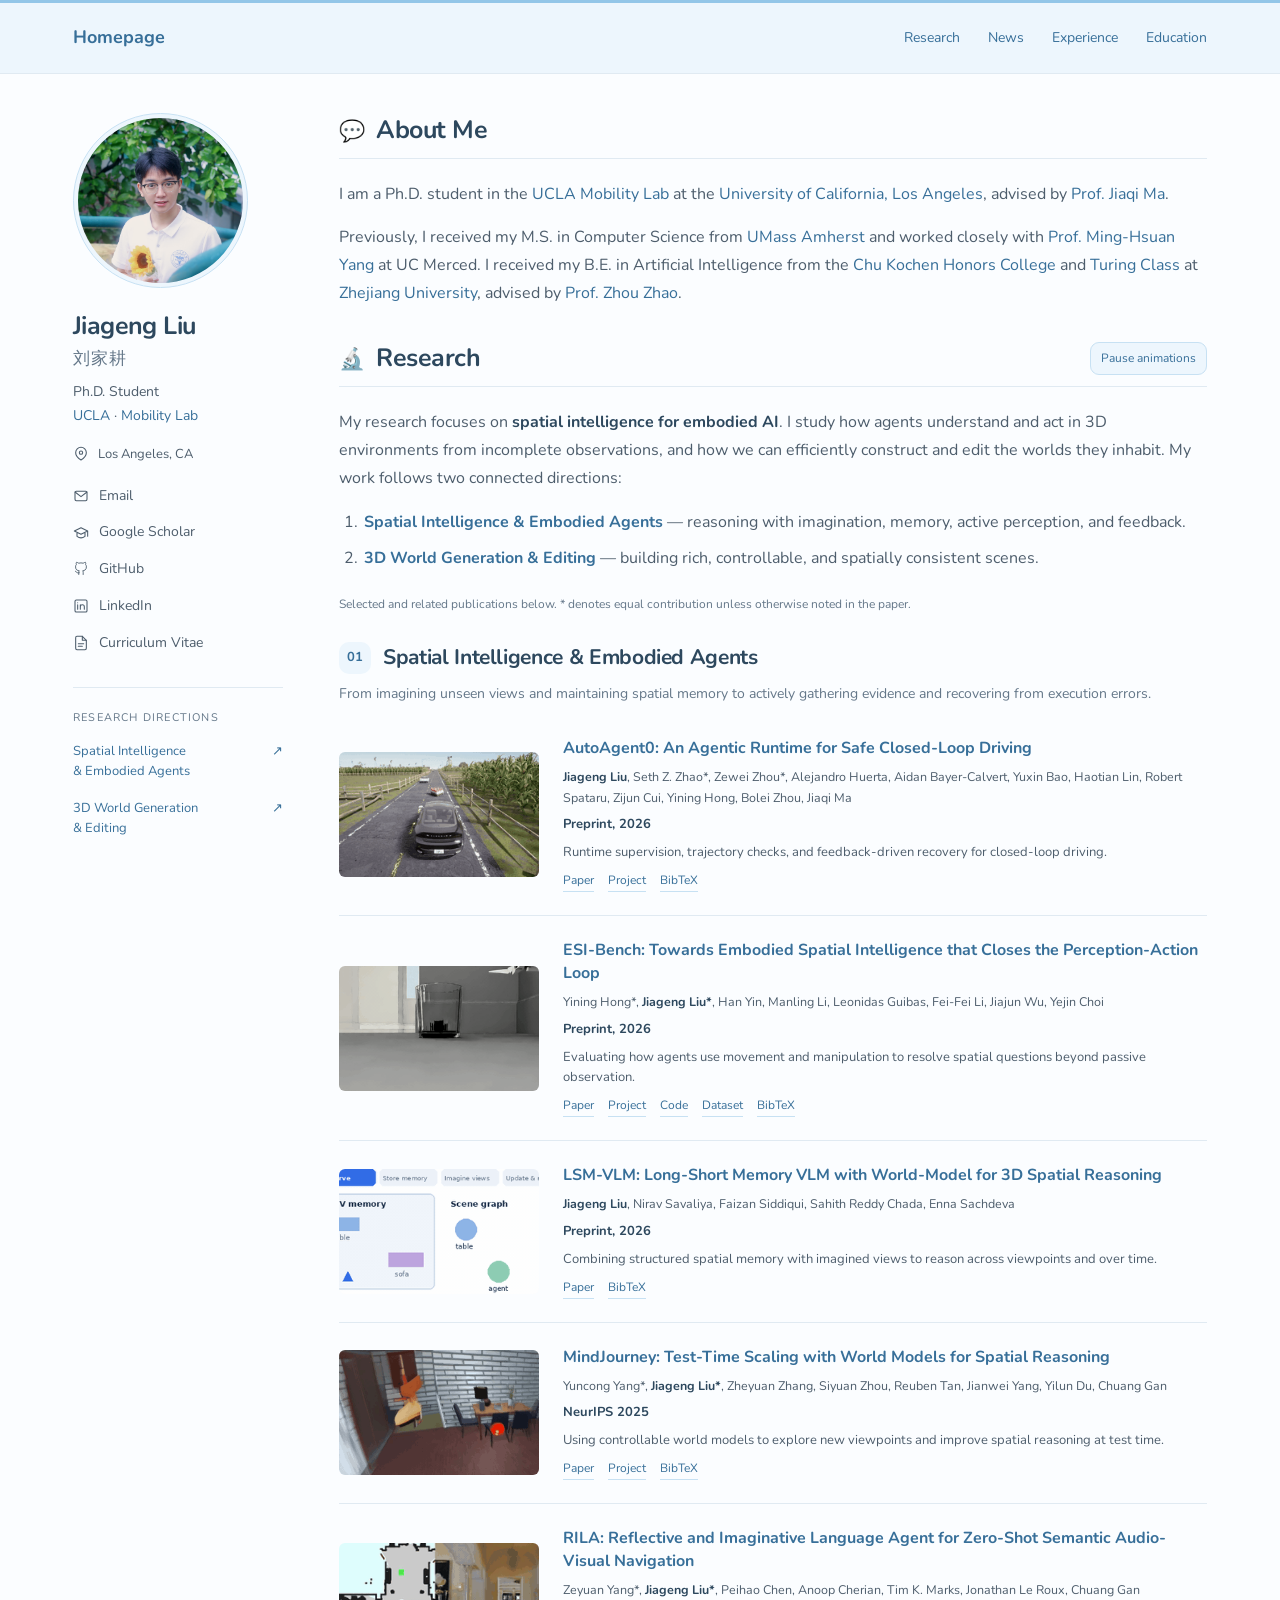
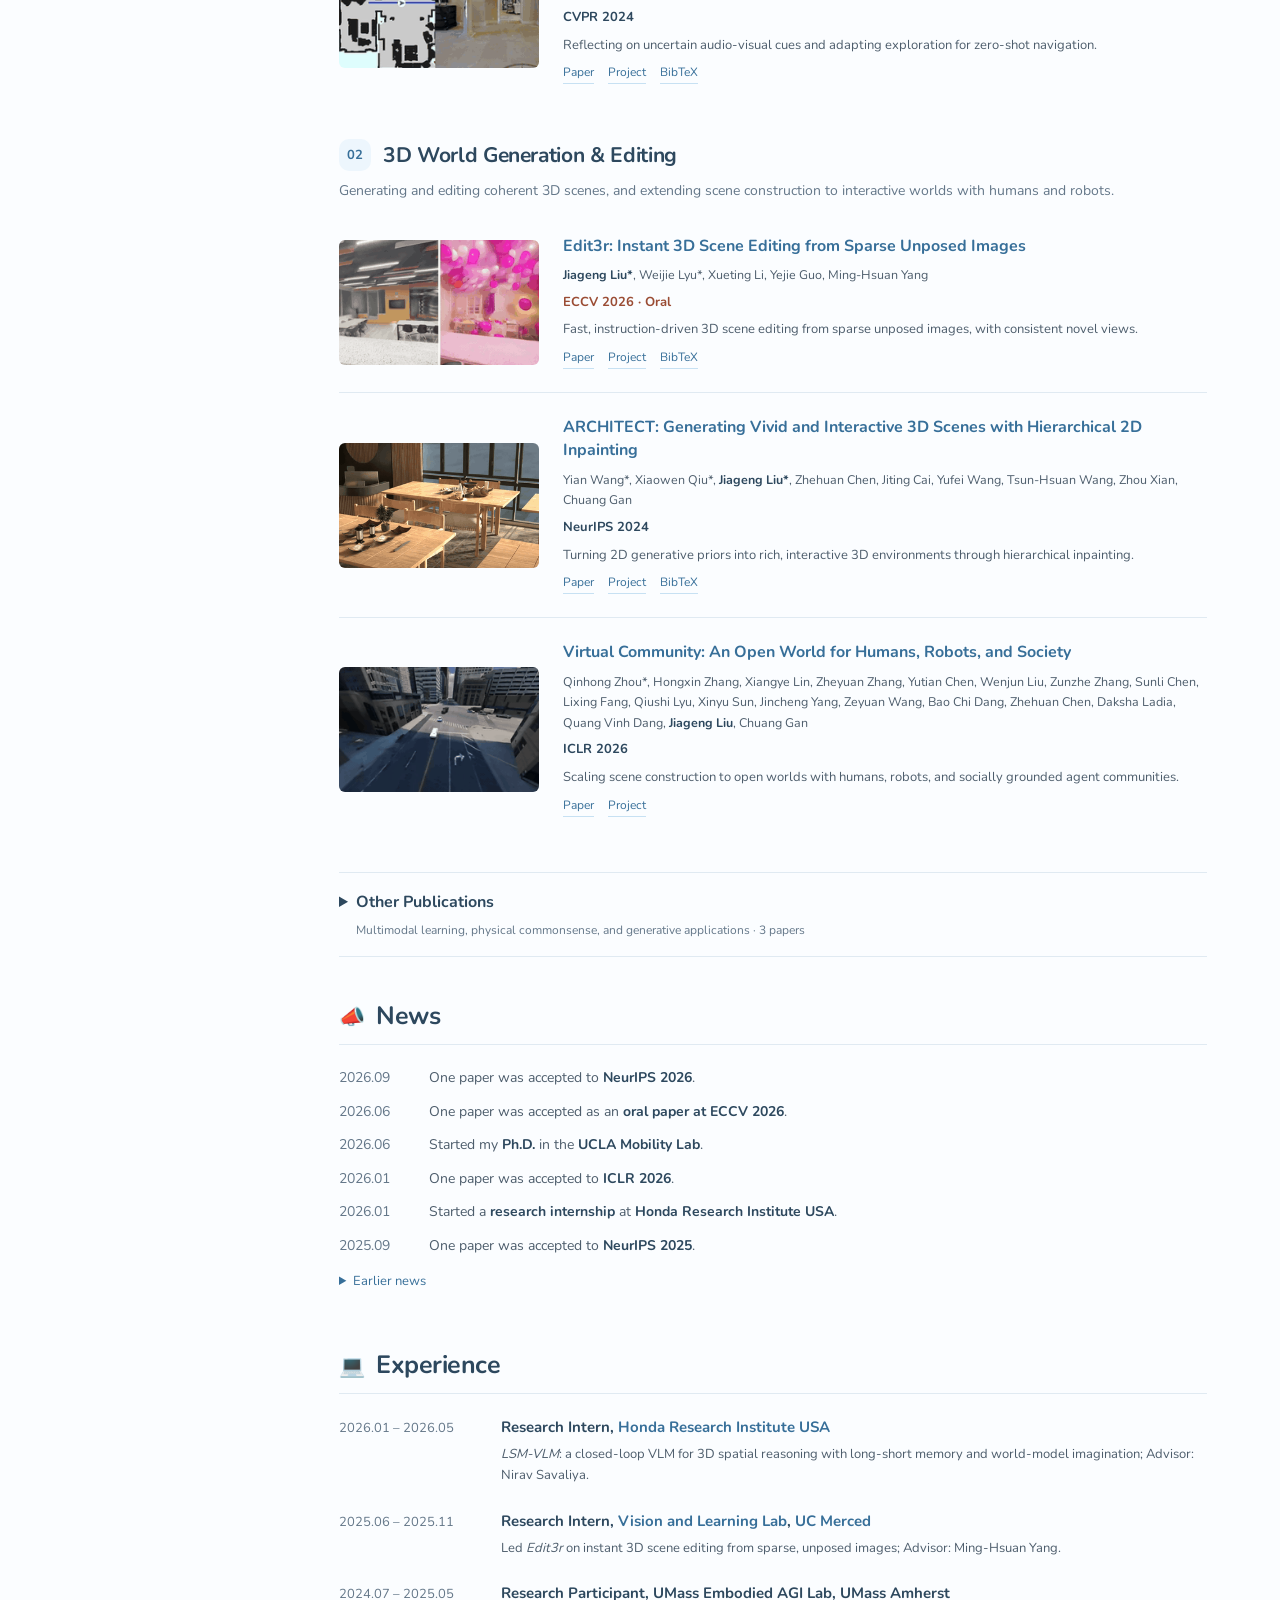
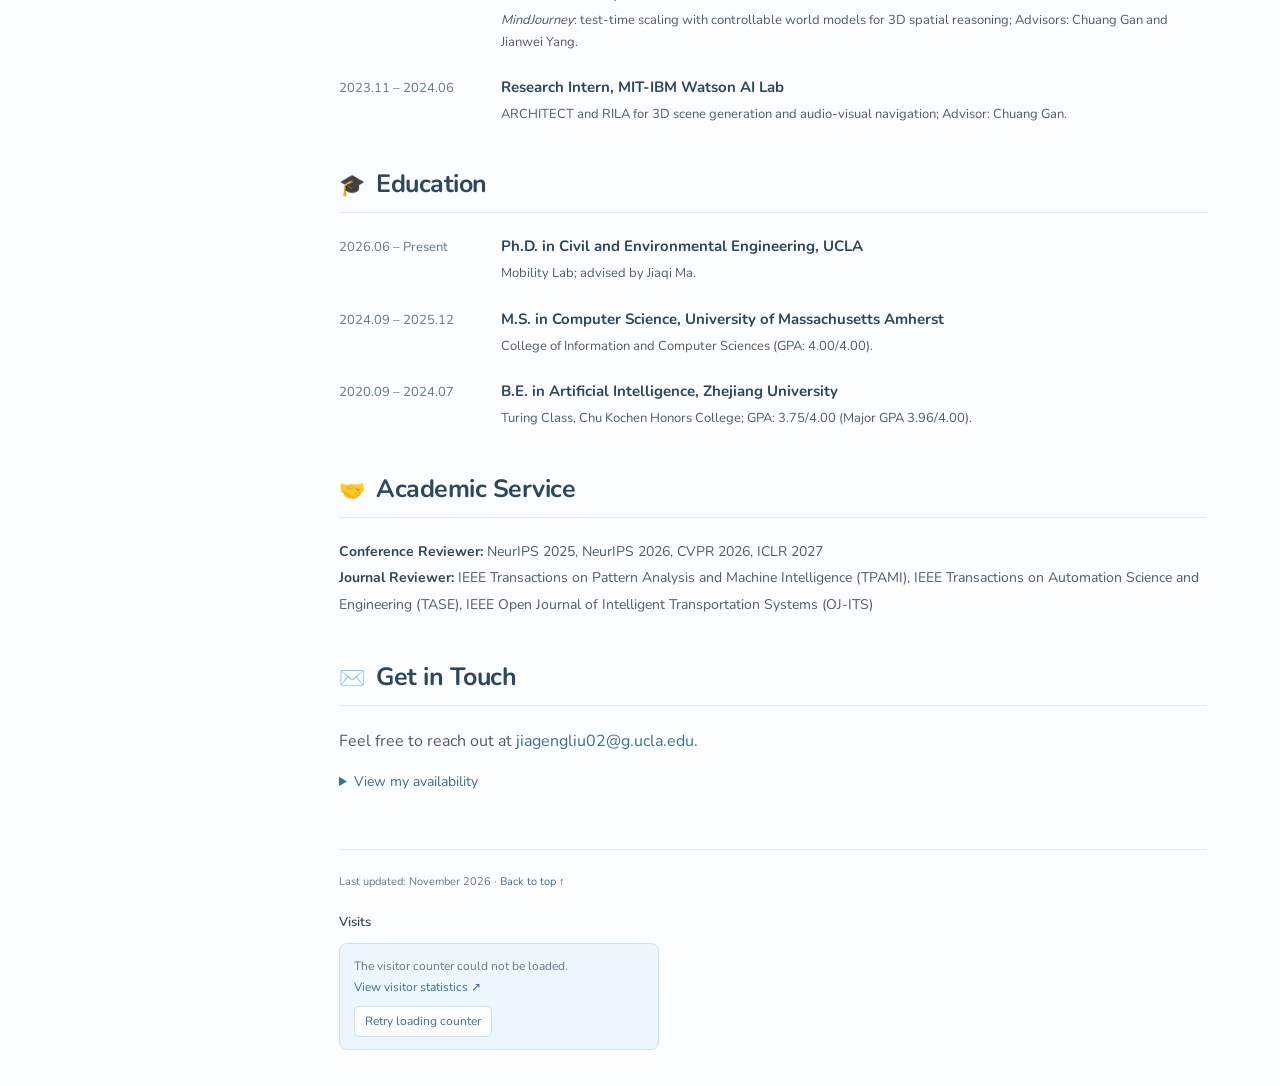
==== index.html @ 94c67a13 "Align homepage with CV: experience entries, degree, PhD start date Co-Authored-By: Claude Fable 5.2 " ====
<!doctype html>
<html lang="en">
<head>
  <meta charset="utf-8">
  <meta name="viewport" content="width=device-width, initial-scale=1">
  <meta name="author" content="Jiageng Liu">
  <meta name="description" content="Jiageng Liu is a Ph.D. student at UCLA studying spatial intelligence, embodied agents, and 3D world generation and editing.">
  <meta name="theme-color" content="#93c6e8">
  <title>Jiageng Liu | Spatial Intelligence &amp; Embodied AI</title>
  <link rel="icon" href="img/ucla-favicon.ico" type="image/x-icon">
  <link rel="preload" href="fonts/nunito-latin-variable.woff2" as="font" type="font/woff2" crossorigin>
  <link rel="stylesheet" href="stylesheet.css?v=73b7ca2d9050">
</head>
<body>
<a class="skip-link" href="#main">Skip to content</a>
<header class="masthead">
  <nav class="top-nav" aria-label="Main navigation">
    <a class="home-link" href="#about">Homepage</a>
    <div class="nav-links"><a href="#research">Research</a><a href="#news">News</a><a href="#experience">Experience</a><a href="#education">Education</a></div>
  </nav>
</header>
<div class="site-layout">
  <aside class="sidebar" aria-label="Profile">
    <a class="portrait-link" href="img/half-body.jpg"><img class="portrait" src="img/half-body.jpg" width="175" height="175" alt="Jiageng Liu at his Zhejiang University graduation"></a>
    <div class="profile-info">
      <h1>Jiageng Liu <span lang="zh">刘家耕</span></h1>
      <p class="role">Ph.D. Student<br><a href="https://www.ucla.edu/">UCLA</a> · <a href="https://mobility-lab.seas.ucla.edu/">Mobility Lab</a></p>
      <p class="location"><svg width="16" height="16" viewBox="0 0 24 24" fill="none" stroke="currentColor" stroke-width="1.6" stroke-linecap="round" stroke-linejoin="round" aria-hidden="true"><path d="M20 10c0 6-8 11-8 11S4 16 4 10a8 8 0 1 1 16 0Z"/><circle cx="12" cy="10" r="2.5"/></svg> Los Angeles, CA</p>
      <ul class="profile-links">
        <li><a href="mailto:jiagengliu02@g.ucla.edu"><svg width="16" height="16" viewBox="0 0 24 24" fill="none" stroke="currentColor" stroke-width="1.6" stroke-linecap="round" stroke-linejoin="round" aria-hidden="true"><rect x="3" y="5" width="18" height="14" rx="2"/><path d="m3 6 9 7 9-7"/></svg><span>Email</span></a></li>
        <li><a href="https://scholar.google.com/citations?hl=en&amp;user=h9oPTX8AAAAJ"><svg width="16" height="16" viewBox="0 0 24 24" fill="none" stroke="currentColor" stroke-width="1.6" stroke-linecap="round" stroke-linejoin="round" aria-hidden="true"><path d="m2 9 10-5 10 5-10 5-10-5Zm4 2v6c4 3 8 3 12 0v-6M22 9v8"/></svg><span>Google Scholar</span></a></li>
        <li><a href="https://github.com/jiagengliu02"><svg width="16" height="16" viewBox="0 0 24 24" fill="none" stroke="currentColor" stroke-width="1.6" stroke-linecap="round" stroke-linejoin="round" aria-hidden="true"><path d="M9 19c-5 1.5-5-2.5-7-3m14 6v-4a3.5 3.5 0 0 0-1-2.7c3.3-.4 6.8-1.6 6.8-7A5.5 5.5 0 0 0 20.3 4a5 5 0 0 0-.1-4s-1.2-.4-4.2 1.6a14 14 0 0 0-8 0C5-.4 3.8 0 3.8 0a5 5 0 0 0-.1 4A5.5 5.5 0 0 0 2.2 8.3c0 5.4 3.5 6.6 6.8 7A3.5 3.5 0 0 0 8 18v4" transform="translate(2 2) scale(.83)"/></svg><span>GitHub</span></a></li>
        <li><a href="https://www.linkedin.com/in/jiageng-liu-07a7b1326"><svg width="16" height="16" viewBox="0 0 24 24" fill="none" stroke="currentColor" stroke-width="1.6" stroke-linecap="round" stroke-linejoin="round" aria-hidden="true"><rect x="3" y="3" width="18" height="18" rx="2"/><path d="M7 10v7M7 7v.1M11 17v-7m0 3a3 3 0 0 1 6 0v4"/></svg><span>LinkedIn</span></a></li>
        <li><a href="files/cv_2025.12.15.pdf"><svg width="16" height="16" viewBox="0 0 24 24" fill="none" stroke="currentColor" stroke-width="1.6" stroke-linecap="round" stroke-linejoin="round" aria-hidden="true"><path d="M14 2H6a2 2 0 0 0-2 2v16a2 2 0 0 0 2 2h12a2 2 0 0 0 2-2V8Z"/><path d="M14 2v6h6M8 13h8M8 17h6"/></svg><span>Curriculum Vitae</span></a></li>
      </ul>
      <nav class="research-nav" aria-label="Research directions">
        <p>Research directions</p>
        <a href="#spatial-intelligence">Spatial Intelligence<br>&amp; Embodied Agents <span aria-hidden="true">↗</span></a>
        <a href="#world-generation">3D World Generation<br>&amp; Editing <span aria-hidden="true">↗</span></a>
      </nav>
    </div>
  </aside>
  <main id="main">
    <section id="about" aria-labelledby="about-heading">
      <h2 id="about-heading"><span aria-hidden="true">💬</span> About Me</h2>
      <p>I am a Ph.D. student in the <a href="https://mobility-lab.seas.ucla.edu/">UCLA Mobility Lab</a> at the <a href="https://www.ucla.edu/">University of California, Los Angeles</a>, advised by <a href="https://samueli.ucla.edu/people/jiaqi-ma/">Prof. Jiaqi Ma</a>.</p>
      <p>Previously, I received my M.S. in Computer Science from <a href="https://www.umass.edu/">UMass Amherst</a> and worked closely with <a href="https://faculty.ucmerced.edu/mhyang/">Prof. Ming-Hsuan Yang</a> at UC Merced. I received my B.E. in Artificial Intelligence from the <a href="http://ckc.zju.edu.cn/ckcen/">Chu Kochen Honors College</a> and <a href="http://www.cs.zju.edu.cn/turingclass_en/">Turing Class</a> at <a href="https://www.zju.edu.cn/english/">Zhejiang University</a>, advised by <a href="https://person.zju.edu.cn/zhaozhou">Prof. Zhou Zhao</a>.</p>
    </section>

    <section id="research" aria-labelledby="research-heading">
      <div class="section-heading"><h2 id="research-heading"><span aria-hidden="true">🔬</span> Research</h2><button type="button" id="animation-toggle" hidden>Pause animations</button></div>
      <p>My research focuses on <strong>spatial intelligence for embodied AI</strong>. I study how agents understand and act in 3D environments from incomplete observations, and how we can efficiently construct and edit the worlds they inhabit. My work follows two connected directions:</p>
      <ol class="research-overview">
        <li><a href="#spatial-intelligence">Spatial Intelligence &amp; Embodied Agents</a><span> — reasoning with imagination, memory, active perception, and feedback.</span></li>
        <li><a href="#world-generation">3D World Generation &amp; Editing</a><span> — building rich, controllable, and spatially consistent scenes.</span></li>
      </ol>
      <p class="publication-note">Selected and related publications below. * denotes equal contribution unless otherwise noted in the paper.</p>

      <section class="research-group" id="spatial-intelligence" aria-labelledby="spatial-heading">
        <div class="direction-heading"><span class="direction-number" aria-hidden="true">01</span><h3 id="spatial-heading">Spatial Intelligence &amp; Embodied Agents</h3></div>
        <p class="direction-description">From imagining unseen views and maintaining spatial memory to actively gathering evidence and recovering from execution errors.</p>
        <article class="publication" id="paper-autoagent0">
  <a class="paper-visual" href="https://jiagengliu02.github.io/AutoAgent0/" aria-label="AutoAgent0: An Agentic Runtime for Safe Closed-Loop Driving"><picture class="project-preview">
<source media="(prefers-reduced-motion: reduce)" srcset="img/autoagent0.png"/>
<img alt="AutoAgent0: An Agentic Runtime for Safe Closed-Loop Driving — official demo" data-animation="img/gifs/autoagent0.gif" data-still="img/autoagent0.png" decoding="async" height="155" loading="lazy" src="img/gifs/autoagent0.gif" title="Official demo" width="320"/>
</picture></a>
  <div class="paper-content">
    <h4><a href="https://jiagengliu02.github.io/AutoAgent0/">AutoAgent0: An Agentic Runtime for Safe Closed-Loop Driving</a></h4>
    <p class="paper-authors"><strong class="highlight">Jiageng Liu</strong>, Seth Z. Zhao*, Zewei Zhou*, Alejandro Huerta, Aidan Bayer-Calvert, Yuxin Bao, Haotian Lin, Robert Spataru, Zijun Cui, Yining Hong, Bolei Zhou, Jiaqi Ma</p>
    <p class="paper-venue">Preprint, 2026</p>
    <p class="paper-description">Runtime supervision, trajectory checks, and feedback-driven recovery for closed-loop driving.</p>
    <div class="paper-links" aria-label="Resources for autoagent0"><a href="https://arxiv.org/pdf/2610.18866">Paper</a> <a href="https://jiagengliu02.github.io/AutoAgent0/">Project</a> <a href="files/autoagent0.txt">BibTeX</a></div>
  </div>
</article><article class="publication" id="paper-esi-bench">
  <a class="paper-visual" href="https://esi-bench.github.io/" aria-label="ESI-Bench: Towards Embodied Spatial Intelligence that Closes the Perception-Action Loop"><picture class="project-preview">
<source media="(prefers-reduced-motion: reduce)" srcset="img/esi-bench.png"/>
<img alt="ESI-Bench: Towards Embodied Spatial Intelligence that Closes the Perception-Action Loop — official demo" data-animation="img/gifs/esi-bench.gif" data-still="img/esi-bench.png" decoding="async" height="180" loading="lazy" src="img/gifs/esi-bench.gif" title="Official demo" width="320"/>
</picture></a>
  <div class="paper-content">
    <h4><a href="https://esi-bench.github.io/">ESI-Bench: Towards Embodied Spatial Intelligence that Closes the Perception-Action Loop</a></h4>
    <p class="paper-authors">Yining Hong*, <strong class="highlight">Jiageng Liu*</strong>, Han Yin, Manling Li, Leonidas Guibas, Fei-Fei Li, Jiajun Wu, Yejin Choi</p>
    <p class="paper-venue">Preprint, 2026</p>
    <p class="paper-description">Evaluating how agents use movement and manipulation to resolve spatial questions beyond passive observation.</p>
    <div class="paper-links" aria-label="Resources for esi-bench"><a href="https://arxiv.org/pdf/2605.18746">Paper</a> <a href="https://esi-bench.github.io/">Project</a> <a href="https://github.com/ESI-Bench/ESI-Bench">Code</a> <a href="https://github.com/ESI-Bench/ESI-Bench">Dataset</a> <a href="files/esi-bench.txt">BibTeX</a></div>
  </div>
</article><article class="publication" id="paper-lsm-vlm">
  <a class="paper-visual" href="files/lsm-vlm.pdf" aria-label="LSM-VLM: Long-Short Memory VLM with World-Model for 3D Spatial Reasoning"><picture class="project-preview">
<source media="(prefers-reduced-motion: reduce)" srcset="img/lsm-vlm.png"/>
<img alt="LSM-VLM: Long-Short Memory VLM with World-Model for 3D Spatial Reasoning — method schematic" data-animation="img/gifs/lsm-vlm.gif" data-still="img/lsm-vlm.png" decoding="async" height="165" loading="lazy" src="img/gifs/lsm-vlm.gif" title="Method schematic" width="320"/>
</picture></a>
  <div class="paper-content">
    <h4><a href="files/lsm-vlm.pdf">LSM-VLM: Long-Short Memory VLM with World-Model for 3D Spatial Reasoning</a></h4>
    <p class="paper-authors"><strong class="highlight">Jiageng Liu</strong>, Nirav Savaliya, Faizan Siddiqui, Sahith Reddy Chada, Enna Sachdeva</p>
    <p class="paper-venue">Preprint, 2026</p>
    <p class="paper-description">Combining structured spatial memory with imagined views to reason across viewpoints and over time.</p>
    <div class="paper-links" aria-label="Resources for lsm-vlm"><a href="files/lsm-vlm.pdf">Paper</a> <a href="files/lsm-vlm.txt">BibTeX</a></div>
  </div>
</article><article class="publication" id="paper-mindjourney">
  <a class="paper-visual" href="https://umass-embodied-agi.github.io/MindJourney/" aria-label="MindJourney: Test-Time Scaling with World Models for Spatial Reasoning"><picture class="project-preview">
<source media="(prefers-reduced-motion: reduce)" srcset="img/TTS.png"/>
<img alt="MindJourney: Test-Time Scaling with World Models for Spatial Reasoning — official world-model navigation demo" data-animation="img/gifs/mindjourney.gif?v=b0424a3b39" data-still="img/TTS.png" decoding="async" height="201" loading="lazy" src="img/gifs/mindjourney.gif?v=b0424a3b39" title="Official world-model navigation demo" width="320"/>
</picture></a>
  <div class="paper-content">
    <h4><a href="https://umass-embodied-agi.github.io/MindJourney/">MindJourney: Test-Time Scaling with World Models for Spatial Reasoning</a></h4>
    <p class="paper-authors">Yuncong Yang*, <strong class="highlight">Jiageng Liu*</strong>, Zheyuan Zhang, Siyuan Zhou, Reuben Tan, Jianwei Yang, Yilun Du, Chuang Gan</p>
    <p class="paper-venue">NeurIPS 2025</p>
    <p class="paper-description">Using controllable world models to explore new viewpoints and improve spatial reasoning at test time.</p>
    <div class="paper-links" aria-label="Resources for mindjourney"><a href="https://arxiv.org/pdf/2507.12508">Paper</a> <a href="https://umass-embodied-agi.github.io/MindJourney/">Project</a> <a href="files/TestTimeScaling.txt">BibTeX</a></div>
  </div>
</article><article class="publication" id="paper-rila">
  <a class="paper-visual" href="https://rila-savn.github.io/RILA/" aria-label="RILA: Reflective and Imaginative Language Agent for Zero-Shot Semantic Audio-Visual Navigation"><picture class="project-preview">
<source media="(prefers-reduced-motion: reduce)" srcset="img/pub1.jpg"/>
<img alt="RILA — official demo" data-animation="img/gifs/rila.gif?v=d9f21be7f8" data-still="img/pub1.jpg" decoding="async" height="143" loading="lazy" src="img/gifs/rila.gif?v=d9f21be7f8" title="Official demo" width="320"/>
</picture></a>
  <div class="paper-content">
    <h4><a href="https://rila-savn.github.io/RILA/">RILA: Reflective and Imaginative Language Agent for Zero-Shot Semantic Audio-Visual Navigation</a></h4>
    <p class="paper-authors">Zeyuan Yang*, <strong class="highlight">Jiageng Liu*</strong>, Peihao Chen, Anoop Cherian, Tim K. Marks, Jonathan Le Roux, Chuang Gan</p>
    <p class="paper-venue">CVPR 2024</p>
    <p class="paper-description">Reflecting on uncertain audio-visual cues and adapting exploration for zero-shot navigation.</p>
    <div class="paper-links" aria-label="Resources for rila"><a href="https://openaccess.thecvf.com/content/CVPR2024/papers/Yang_RILA_Reflective_and_Imaginative_Language_Agent_for_Zero-Shot_Semantic_Audio-Visual_CVPR_2024_paper.pdf">Paper</a> <a href="https://rila-savn.github.io/RILA/">Project</a> <a href="files/RILA.txt">BibTeX</a></div>
  </div>
</article>
      </section>
      <section class="research-group" id="world-generation" aria-labelledby="world-heading">
        <div class="direction-heading"><span class="direction-number" aria-hidden="true">02</span><h3 id="world-heading">3D World Generation &amp; Editing</h3></div>
        <p class="direction-description">Generating and editing coherent 3D scenes, and extending scene construction to interactive worlds with humans and robots.</p>
        <article class="publication" id="paper-edit3r">
  <a class="paper-visual" href="https://edit3r.github.io/edit3r/" aria-label="Edit3r: Instant 3D Scene Editing from Sparse Unposed Images"><picture class="project-preview">
<source media="(prefers-reduced-motion: reduce)" srcset="img/edit3r.png"/>
<img alt="Edit3r: Instant 3D Scene Editing from Sparse Unposed Images — official demo" data-animation="img/gifs/edit3r.gif" data-still="img/edit3r.png" decoding="async" height="159" loading="lazy" src="img/gifs/edit3r.gif" title="Official demo" width="320"/>
</picture></a>
  <div class="paper-content">
    <h4><a href="https://edit3r.github.io/edit3r/">Edit3r: Instant 3D Scene Editing from Sparse Unposed Images</a></h4>
    <p class="paper-authors"><strong class="highlight">Jiageng Liu*</strong>, Weijie Lyu*, Xueting Li, Yejie Guo, Ming-Hsuan Yang</p>
    <p class="paper-venue oral">ECCV 2026 · Oral</p>
    <p class="paper-description">Fast, instruction-driven 3D scene editing from sparse unposed images, with consistent novel views.</p>
    <div class="paper-links" aria-label="Resources for edit3r"><a href="https://arxiv.org/pdf/2512.25071">Paper</a> <a href="https://edit3r.github.io/edit3r/">Project</a> <a href="files/Edit3r.txt">BibTeX</a></div>
  </div>
</article><article class="publication" id="paper-architect">
  <a class="paper-visual" href="https://wangyian-me.github.io/Architect/" aria-label="ARCHITECT: Generating Vivid and Interactive 3D Scenes with Hierarchical 2D Inpainting"><picture class="project-preview">
<source media="(prefers-reduced-motion: reduce)" srcset="img/architect.png"/>
<img alt="ARCHITECT — official demo" data-animation="img/gifs/architect.gif" data-still="img/architect.png" decoding="async" height="320" loading="lazy" src="img/gifs/architect.gif" title="Official demo" width="320"/>
</picture></a>
  <div class="paper-content">
    <h4><a href="https://wangyian-me.github.io/Architect/">ARCHITECT: Generating Vivid and Interactive 3D Scenes with Hierarchical 2D Inpainting</a></h4>
    <p class="paper-authors">Yian Wang*, Xiaowen Qiu*, <strong class="highlight">Jiageng Liu*</strong>, Zhehuan Chen, Jiting Cai, Yufei Wang, Tsun-Hsuan Wang, Zhou Xian, Chuang Gan</p>
    <p class="paper-venue">NeurIPS 2024</p>
    <p class="paper-description">Turning 2D generative priors into rich, interactive 3D environments through hierarchical inpainting.</p>
    <div class="paper-links" aria-label="Resources for architect"><a href="https://arxiv.org/pdf/2411.09823">Paper</a> <a href="https://wangyian-me.github.io/Architect/">Project</a> <a href="files/Architect.txt">BibTeX</a></div>
  </div>
</article><article class="publication" id="paper-virtual-community">
  <a class="paper-visual" href="https://sites.google.com/view/virtual-community-simulation" aria-label="Virtual Community: An Open World for Humans, Robots, and Society"><picture class="project-preview">
<source media="(prefers-reduced-motion: reduce)" srcset="img/Virtual_Community.jpg"/>
<img alt="Virtual Community — official demo" data-animation="img/gifs/virtual-community.gif" data-still="img/Virtual_Community.jpg" decoding="async" height="153" loading="lazy" src="img/gifs/virtual-community.gif" title="Official demo" width="320"/>
</picture></a>
  <div class="paper-content">
    <h4><a href="https://sites.google.com/view/virtual-community-simulation">Virtual Community: An Open World for Humans, Robots, and Society</a></h4>
    <p class="paper-authors">Qinhong Zhou*, Hongxin Zhang, Xiangye Lin, Zheyuan Zhang, Yutian Chen, Wenjun Liu, Zunzhe Zhang, Sunli Chen, Lixing Fang, Qiushi Lyu, Xinyu Sun, Jincheng Yang, Zeyuan Wang, Bao Chi Dang, Zhehuan Chen, Daksha Ladia, Quang Vinh Dang, <strong class="highlight">Jiageng Liu</strong>, Chuang Gan</p>
    <p class="paper-venue">ICLR 2026</p>
    <p class="paper-description">Scaling scene construction to open worlds with humans, robots, and socially grounded agent communities.</p>
    <div class="paper-links" aria-label="Resources for virtual-community"><a href="https://arxiv.org/pdf/2508.14893">Paper</a> <a href="https://sites.google.com/view/virtual-community-simulation">Project</a></div>
  </div>
</article>
      </section>
      <details class="other-publications" id="other-publications">
        <summary>Other Publications <span>Multimodal learning, physical commonsense, and generative applications · 3 papers</span></summary>
        <article class="publication" id="paper-av-phys-bench">
  <a class="paper-visual" href="https://zijuncui.com/AV-Phys/" aria-label="Do Joint Audio-Video Generation Models Understand Physics?"><picture class="project-preview">
<source media="(prefers-reduced-motion: reduce)" srcset="img/av-phys-bench.png"/>
<img alt="Do Joint Audio-Video Generation Models Understand Physics? — official generated video · silent" data-animation="img/gifs/av-phys-bench.gif" data-still="img/av-phys-bench.png" decoding="async" height="180" loading="lazy" src="img/gifs/av-phys-bench.gif" title="Official generated video · silent" width="320"/>
</picture></a>
  <div class="paper-content">
    <h4><a href="https://zijuncui.com/AV-Phys/">Do Joint Audio-Video Generation Models Understand Physics?</a></h4>
    <p class="paper-authors">Zijun Cui*, Xiulong Liu*, Hao Fang*, Mingwei Xu, <strong class="highlight">Jiageng Liu</strong>, Zexin Xu, Weiguo Pian, Shijian Deng, Feiyu Du, Chenming Ge, Yapeng Tian</p>
    <p class="paper-venue">NeurIPS 2026</p>

    <div class="paper-links" aria-label="Resources for av-phys-bench"><a href="https://arxiv.org/pdf/2605.07061">Paper</a> <a href="https://zijuncui.com/AV-Phys/">Project</a> <a href="https://github.com/ZijunCui02/AV-Phys-Bench">Code</a> <a href="https://huggingface.co/datasets/ZijunCui/AV-Phys-Bench">Dataset</a> <a href="files/av-phys-bench.txt">BibTeX</a></div>
  </div>
</article><article class="publication" id="paper-c-mcr">
  <a class="paper-visual" href="https://c-mcr.github.io/C-MCR/" aria-label="Connecting Multi-modal Contrastive Representations"><picture class="project-preview">
<source media="(prefers-reduced-motion: reduce)" srcset="img/pub2.jpg"/>
<img alt="C-MCR — official retrieval results" data-animation="img/gifs/c-mcr.gif" data-still="img/pub2.jpg" decoding="async" height="107" loading="lazy" src="img/gifs/c-mcr.gif" title="Official retrieval results" width="320"/>
</picture></a>
  <div class="paper-content">
    <h4><a href="https://c-mcr.github.io/C-MCR/">Connecting Multi-modal Contrastive Representations</a></h4>
    <p class="paper-authors">Zehan Wang, Yang Zhao, Xize Cheng, Haifeng Huang, <strong class="highlight">Jiageng Liu</strong>, Li Tang, Linjun Li, Yongqi Wang, Aoxiong Yin, Ziang Zhang, Zhou Zhao</p>
    <p class="paper-venue">NeurIPS 2023</p>

    <div class="paper-links" aria-label="Resources for c-mcr"><a href="https://arxiv.org/pdf/2305.14381">Paper</a> <a href="https://c-mcr.github.io/C-MCR/">Project</a> <a href="files/C-MCR.txt">BibTeX</a></div>
  </div>
</article><article class="publication" id="paper-worddiffuser">
  <a class="paper-visual" href="https://ieeexplore.ieee.org/stamp/stamp.jsp?tp=&amp;arnumber=10494249" aria-label="WordDiffuser: Helping Beginners Cognize and Memorize Glyph-semantic Pairs Using Diffusion"><picture class="project-preview">
<source media="(prefers-reduced-motion: reduce)" srcset="img/pub3.jpg"/>
<img alt="WordDiffuser — paper result sequence" data-animation="img/gifs/worddiffuser.gif" data-still="img/pub3.jpg" decoding="async" height="320" loading="lazy" src="img/gifs/worddiffuser.gif" title="Paper result sequence" width="320"/>
</picture></a>
  <div class="paper-content">
    <h4><a href="https://ieeexplore.ieee.org/stamp/stamp.jsp?tp=&amp;arnumber=10494249">WordDiffuser: Helping Beginners Cognize and Memorize Glyph-semantic Pairs Using Diffusion</a></h4>
    <p class="paper-authors">Yuhang Xu, Wanxu Xia, Yipeng Chen, <strong class="highlight">Jiageng Liu</strong>, Weitao You</p>
    <p class="paper-venue">ISCID 2023</p>

    <div class="paper-links" aria-label="Resources for worddiffuser"><a href="https://ieeexplore.ieee.org/stamp/stamp.jsp?tp=&amp;arnumber=10494249">Paper</a> <a href="files/WordDiffuser.txt">BibTeX</a></div>
  </div>
</article>
      </details>
    </section>

    <section id="news" aria-labelledby="news-heading">
      <h2 id="news-heading"><span aria-hidden="true">📣</span> News</h2>
      <ul class="news-list"><li><time datetime="2026-09">2026.09</time><span>One paper was accepted to <strong>NeurIPS 2026</strong>.</span></li>
<li><time datetime="2026-06">2026.06</time><span>One paper was accepted as an <strong>oral paper at ECCV 2026</strong>.</span></li>
<li><time datetime="2026-06">2026.06</time><span>Started my <strong>Ph.D.</strong> in the <strong>UCLA Mobility Lab</strong>.</span></li>
<li><time datetime="2026-01">2026.01</time><span>One paper was accepted to <strong>ICLR 2026</strong>.</span></li>
<li><time datetime="2026-01">2026.01</time><span>Started a <strong>research internship</strong> at <strong>Honda Research Institute USA</strong>.</span></li>
<li><time datetime="2025-09">2025.09</time><span>One paper was accepted to <strong>NeurIPS 2025</strong>.</span></li></ul>
      <details class="older-news"><summary>Earlier news</summary><ul class="news-list"><li><time datetime="2024-10">2024.10</time><span>One paper was accepted to <strong>NeurIPS 2024</strong>.</span></li>
<li><time datetime="2024-09">2024.09</time><span>Started my <strong>M.S.</strong> in CICS at <strong>UMass Amherst</strong>.</span></li>
<li><time datetime="2024-03">2024.03</time><span>One paper was accepted to <strong>CVPR 2024</strong>.</span></li>
<li><time datetime="2023-12">2023.12</time><span>Received the <strong>National Scholarship</strong> in China.</span></li>
<li><time datetime="2023-09">2023.09</time><span>One paper was accepted to <strong>NeurIPS 2023</strong>.</span></li>
<li><time datetime="2023-06">2023.06</time><span>Joined <strong>MIT-IBM Watson AI Lab</strong> as an intern.</span></li>
<li><time datetime="2022-06">2022.06</time><span>I had the honor of starring in <a href="https://www.bilibili.com/video/BV1k3411g7J6/?spm_id_from=333.337.search-card.all.click"> <strong>the promotional video of Zhejiang University</strong></a>.</span></li></ul></details>
    </section>
    <section id="experience" aria-labelledby="experience-heading">
      <h2 id="experience-heading"><span aria-hidden="true">💻</span> Experience</h2>
      <ul class="timeline"><li><span class="timeline-date">2026.01 – 2026.05</span><div><h3>Research Intern, <a href="https://usa.honda-ri.com/">Honda Research Institute USA</a></h3><p><em>LSM-VLM</em>: a closed-loop VLM for 3D spatial reasoning with long-short memory and world-model imagination; Advisor: Nirav Savaliya.</p></div></li>
<li><span class="timeline-date">2025.06 – 2025.11</span><div><h3>Research Intern, <a href="https://vllab.ucmerced.edu/">Vision and Learning Lab</a>, <a href="https://www.ucmerced.edu/">UC Merced</a></h3><p>Led <em>Edit3r</em> on instant 3D scene editing from sparse, unposed images; Advisor: Ming-Hsuan Yang.</p></div></li>
<li><span class="timeline-date">2024.07 – 2025.05</span><div><h3>Research Participant, UMass Embodied AGI Lab, UMass Amherst</h3><p><em>MindJourney</em>: test-time scaling with controllable world models for 3D spatial reasoning; Advisors: Chuang Gan and Jianwei Yang.</p></div></li>
<li><span class="timeline-date">2023.11 – 2024.06</span><div><h3>Research Intern, MIT-IBM Watson AI Lab</h3><p>ARCHITECT and RILA for 3D scene generation and audio-visual navigation; Advisor: Chuang Gan.</p></div></li></ul>
    </section>
    <section id="education" aria-labelledby="education-heading">
      <h2 id="education-heading"><span aria-hidden="true">🎓</span> Education</h2>
      <ul class="timeline"><li><span class="timeline-date">2026.06 – Present</span><div><h3>Ph.D. in Civil and Environmental Engineering, UCLA</h3><p>Mobility Lab; advised by Jiaqi Ma.</p></div></li>
<li><span class="timeline-date">2024.09 – 2025.12</span><div><h3>M.S. in Computer Science, University of Massachusetts Amherst</h3><p>College of Information and Computer Sciences (GPA: 4.00/4.00).</p></div></li>
<li><span class="timeline-date">2020.09 – 2024.07</span><div><h3>B.E. in Artificial Intelligence, Zhejiang University</h3><p>Turing Class, Chu Kochen Honors College; GPA: 3.75/4.00 (Major GPA 3.96/4.00).</p></div></li></ul>
    </section>
    <section id="service" aria-labelledby="service-heading">
      <h2 id="service-heading"><span aria-hidden="true">🤝</span> Academic Service</h2>
      <p>
<strong>Conference Reviewer:</strong> NeurIPS 2025, NeurIPS 2026, CVPR 2026, ICLR 2027
                      <br/>
<strong>Journal Reviewer:</strong> IEEE Transactions on Pattern Analysis and Machine Intelligence (TPAMI), IEEE Transactions on Automation Science and Engineering (TASE), IEEE Open Journal of Intelligent Transportation Systems (OJ-ITS)
                    </p>
    </section>
    <section id="contact" aria-labelledby="contact-heading">
      <h2 id="contact-heading"><span aria-hidden="true">✉️</span> Get in Touch</h2>
      <p>Feel free to reach out at <a href="mailto:jiagengliu02@g.ucla.edu">jiagengliu02@g.ucla.edu</a>.</p>
      <details class="availability"><summary>View my availability</summary><p>Calendar shown in Pacific Time.</p><iframe title="Jiageng Liu's availability calendar" src="https://calendar.google.com/calendar/embed?src=jiagengliu02%40g.ucla.edu&amp;ctz=America%2FLos_Angeles&amp;mode=WEEK&amp;hl=en" width="760" height="500" loading="lazy"></iframe></details>
    </section>
    <footer>
      <p>Last updated: November 2026 · <a href="#about">Back to top ↑</a></p>
      <section class="visitor-section" aria-labelledby="visitor-counter-heading">
        <h3 id="visitor-counter-heading">Visits</h3>
        <a id="visitor-counter" class="visitor-counter" href="https://info.flagcounter.com/3aco" target="_blank" rel="noopener noreferrer" aria-label="View visitor statistics on Flag Counter">
          <img id="visitor-counter-image" src="https://s05.flagcounter.com/mini/3aco/bg_FBFDFF/txt_376F99/border_E0EAF2/flags_0/" alt="Total pageviews, provided by Flag Counter" width="160" height="20" decoding="async">
        </a>
        <div id="visitor-counter-status" class="visitor-counter-status" hidden>
          <p id="visitor-counter-message" role="status" aria-live="polite"></p>
          <a href="https://info.flagcounter.com/3aco" target="_blank" rel="noopener noreferrer">View visitor statistics ↗</a><br>
          <button id="visitor-counter-retry" type="button" hidden>Retry loading counter</button>
        </div>
      </section>
    </footer>
  </main>
</div>
<script src="scripts/project-previews.js" defer></script>
<script src="scripts/visitor-counter.js?v=407c0916550e" defer></script>
</body>
</html>
---- stylesheet.css ----
@font-face {
  font-family: "Nunito";
  font-style: normal;
  font-weight: 400 800;
  font-display: swap;
  src: url("fonts/nunito-latin-variable.woff2") format("woff2");
}
:root {
  color-scheme: light;
  --ink: #4d5d6c;
  --strong: #2d485e;
  --muted: #647789;
  --accent: #376f99;
  --accent-hover: #245775;
  --accent-soft: #edf6fd;
  --accent-line: #c7e1f3;
  --brand: #93c6e8;
  --surface: #fbfdff;
  --line: #e0eaf2;
  --preview-width: 200px;
  --preview-ratio: 8 / 5;
}
* { box-sizing: border-box; }
html { scroll-padding-top: 90px; }
body {
  margin: 0;
  background: var(--surface);
  color: var(--ink);
  font-family: "Nunito", "Avenir Next", "PingFang SC", "Microsoft YaHei", sans-serif;
  font-size: 16px;
  line-height: 1.75;
  -webkit-font-smoothing: antialiased;
}
a { color: var(--accent); text-decoration: none; text-underline-offset: 3px; }
a:hover { color: var(--accent-hover); text-decoration: underline; }
::selection { background: #d6eafb; color: var(--strong); }
a:focus-visible, button:focus-visible, summary:focus-visible { outline: 2px solid var(--accent); outline-offset: 5px; }
p { margin: 0 0 15px; }
strong { color: var(--strong); }
h1, h2, h3, h4 { color: var(--strong); line-height: 1.4; font-weight: 700; }
h2 { margin: 0 0 21px; padding-bottom: 10px; border-bottom: 1px solid var(--line); font-size: 25px; letter-spacing: -.5px; }
h2 > span { margin-right: 5px; font-size: 21px; }
button { font: inherit; }
[hidden] { display: none !important; }
.skip-link { position: fixed; top: -100px; left: 16px; z-index: 30; padding: 10px 18px; background: white; }
.skip-link:focus { top: 8px; }
.masthead { border-top: 3px solid var(--brand); border-bottom: 1px solid var(--line); background: var(--accent-soft); }
.top-nav { max-width: 1190px; margin: auto; padding: 19px 28px; display: flex; align-items: center; justify-content: space-between; gap: 24px; }
.top-nav a { color: var(--accent); }
.home-link { font-weight: 700; font-size: 18px; }
.nav-links { display: flex; gap: 28px; font-size: 14px; }
.site-layout { display: grid; grid-template-columns: 210px minmax(0, 1fr); gap: 56px; max-width: 1190px; padding: 39px 28px 0; margin: auto; }
.sidebar { position: sticky; top: 28px; align-self: start; font-size: 14px; }
.portrait-link { display: block; width: 175px; margin-bottom: 21px; }
.portrait { display: block; width: 175px; height: 175px; object-fit: cover; object-position: 50% 39%; border-radius: 50%; border: 1px solid var(--accent-line); padding: 4px; background: var(--accent-soft); }
.sidebar h1 { margin: 0 0 10px; font-size: 25px; letter-spacing: -.6px; }
.sidebar h1 span { display: block; margin-top: 3px; color: var(--muted); font-size: 17px; font-weight: 400; letter-spacing: 1px; }
.role { line-height: 1.7; margin-bottom: 15px; }
.location { display: flex; align-items: center; gap: 9px; font-size: 13px; }
.sidebar svg { width: 16px; height: 16px; flex: 0 0 16px; }
.profile-links { padding: 0; margin: 18px 0 0; list-style: none; }
.profile-links li { margin: 8px 0; }
.profile-links a { display: inline-flex; align-items: center; gap: 10px; color: var(--ink); }
.profile-links a:hover { color: var(--accent); }
.research-nav { margin-top: 28px; padding-top: 20px; border-top: 1px solid var(--line); }
.research-nav p { font-size: 11px; letter-spacing: 1.2px; text-transform: uppercase; color: var(--muted); margin-bottom: 13px; }
.research-nav a { display: block; position: relative; line-height: 1.55; font-size: 13px; margin-bottom: 17px; padding-right: 18px; }
.research-nav a span { position: absolute; right: 0; top: 0; }
main { min-width: 0; }
main > section { margin-bottom: 42px; }
#about { margin-bottom: 34px; }
.section-heading { display: flex; justify-content: space-between; align-items: center; gap: 16px; padding-bottom: 10px; margin-bottom: 21px; border-bottom: 1px solid var(--line); }
.section-heading h2 { padding: 0; border: 0; margin: 0; }
#animation-toggle { background: var(--accent-soft); color: var(--accent); border: 1px solid var(--accent-line); border-radius: 9px; padding: 5px 10px; cursor: pointer; font-size: 12px; white-space: nowrap; }
#animation-toggle:hover { border-color: var(--accent); color: var(--accent-hover); }
.research-overview { margin: 16px 0; padding-left: 23px; }
.research-overview li { padding-left: 2px; margin-bottom: 8px; }
.research-overview a { font-weight: 700; }
.publication-note { font-size: 12px; color: var(--muted); margin: 22px 0 27px; }
.research-group { margin-bottom: 32px; scroll-margin-top: 26px; }
.direction-heading { display: flex; align-items: center; gap: 12px; }
.direction-heading h3 { font-size: 21px; margin: 0; letter-spacing: -.35px; }
.direction-number { display: inline-flex; align-items: center; justify-content: center; flex: 0 0 32px; height: 32px; border-radius: 10px; background: var(--accent-soft); color: var(--accent); font-size: 13px; font-weight: 700; }
.direction-description { color: var(--muted); font-size: 14px; margin: 9px 0 9px; line-height: 1.6; }
.publication { display: grid; grid-template-columns: var(--preview-width) minmax(0, 1fr); gap: 24px; align-items: center; padding: 23px 0; border-bottom: 1px solid var(--line); }
.publication:last-child { border-bottom: 0; }
.paper-visual { display: block; width: var(--preview-width); max-width: 100%; aspect-ratio: var(--preview-ratio); overflow: hidden; border-radius: 6px; }
.project-preview, .project-preview img { display: block; width: 100%; height: 100%; }
.project-preview img { object-fit: cover; object-position: center; }
.paper-content { min-width: 0; }
.paper-content h4 { font-size: 16px; line-height: 1.45; margin: 0 0 7px; }
.paper-content h4 a { color: var(--accent); }
.paper-authors { font-size: 12.5px; line-height: 1.65; margin: 0 0 5px; }
.paper-authors .highlight { color: var(--strong); font-weight: 700; }
.paper-venue { color: var(--strong); font-size: 13px; font-weight: 700; margin: 0 0 6px; }
.paper-venue.oral { color: #9a4c34; }
.paper-description { font-size: 13px; line-height: 1.6; margin: 0 0 7px; }
.paper-links { display: flex; flex-wrap: wrap; gap: 5px 14px; font-size: 12px; }
.paper-links a { border-bottom: 1px solid var(--accent-line); }
summary { cursor: pointer; }
.other-publications { padding: 15px 0; border-top: 1px solid var(--line); border-bottom: 1px solid var(--line); }
.other-publications > summary { color: var(--strong); font-weight: 700; font-size: 16px; }
.other-publications > summary span { display: block; padding-left: 17px; margin-top: 4px; color: var(--muted); font-weight: 400; font-size: 12px; }
.news-list { list-style: none; padding: 0; margin: 0 0 12px; }
.news-list li { display: grid; grid-template-columns: 75px minmax(0, 1fr); gap: 15px; margin-bottom: 9px; font-size: 14px; }
.news-list time { color: var(--muted); font-variant-numeric: tabular-nums; }
.older-news { font-size: 13px; }
.older-news summary { color: var(--accent); margin-bottom: 13px; }
.timeline { list-style: none; padding: 0; margin: 0; }
.timeline li { display: grid; grid-template-columns: 140px minmax(0, 1fr); gap: 22px; margin-bottom: 22px; }
.timeline-date { font-size: 13px; color: var(--muted); padding-top: 2px; }
.timeline h3 { margin: 0 0 5px; font-size: 15px; line-height: 1.6; }
.timeline p { font-size: 13px; line-height: 1.65; margin: 0; }
#service p { font-size: 14px; line-height: 1.9; }
.availability { font-size: 14px; }
.availability summary { color: var(--accent); margin-bottom: 12px; }
.availability p { color: var(--muted); font-size: 12px; }
.availability iframe { display: block; width: 100%; border: 1px solid var(--line); border-radius: 4px; }
footer { padding: 22px 0 36px; border-top: 1px solid var(--line); color: var(--muted); font-size: 11px; }
footer p { margin-bottom: 7px; }
.visitor-section { margin-top: 22px; }
.visitor-section h3 { margin: 0 0 12px; font-size: 13px; font-weight: 600; }
.visitor-counter { display: block; width: 160px; max-width: 100%; }
.visitor-counter[hidden] { display: none; }
.visitor-counter img { display: block; width: 100%; height: auto; border-radius: 3px; }
.visitor-counter-status { width: 320px; max-width: 100%; padding: 12px 14px; border: 1px solid var(--accent-line); border-radius: 8px; background: var(--accent-soft); font-size: 12px; }
.visitor-counter-status p { margin: 0; }
.visitor-counter-status button { margin-top: 8px; padding: 4px 10px; border: 1px solid var(--accent-line); border-radius: 5px; background: var(--surface); color: var(--accent); cursor: pointer; font-size: 12px; }
@media (min-width: 1440px) { .site-layout, .top-nav { max-width: 1240px; } }
@media (max-width: 1000px) {
  .site-layout { grid-template-columns: 185px minmax(0, 1fr); gap: 32px; padding: 30px 24px 0; }
  .publication { gap: 20px; }
  .direction-heading h3 { font-size: 19px; }
}
@media (max-width: 760px) {
  body { font-size: 15px; }
  .top-nav { padding: 14px 20px; gap: 18px; }
  .nav-links { gap: 16px; font-size: 12px; flex-wrap: wrap; justify-content: flex-end; }
  .nav-links a[href="#experience"], .nav-links a[href="#education"] { display: none; }
  .site-layout { display: block; padding: 28px 20px 0; }
  .sidebar { position: static; display: grid; grid-template-columns: 105px minmax(0, 1fr); gap: 23px; padding-bottom: 26px; margin-bottom: 28px; border-bottom: 1px solid var(--line); }
  .portrait-link, .portrait { width: 105px; height: 105px; }
  .sidebar h1 { font-size: 23px; }
  .sidebar h1 span { display: inline; font-size: 15px; margin-left: 6px; }
  .role { font-size: 13px; margin-bottom: 9px; }
  .location { font-size: 12px; margin-bottom: 12px; }
  .profile-links { display: flex; flex-wrap: wrap; gap: 7px 14px; margin: 0; }
  .profile-links li { margin: 0; font-size: 12px; }
  .profile-links svg { display: none; }
  .research-nav { display: none; }
  h2 { font-size: 23px; }
  .publication { gap: 18px; }
  .timeline li { grid-template-columns: 125px minmax(0, 1fr); gap: 16px; }
}
@media (max-width: 520px) {
  .site-layout { padding: 23px 18px 0; }
  .sidebar { grid-template-columns: 88px minmax(0, 1fr); gap: 17px; }
  .portrait-link, .portrait { width: 88px; height: 88px; }
  .sidebar h1 span { display: block; margin: 4px 0 0; }
  .publication { grid-template-columns: 1fr; gap: 14px; padding: 25px 0; }
  .paper-content h4 { font-size: 16px; }
  .paper-authors { font-size: 12.5px; }
  .direction-heading { gap: 9px; }
  .direction-heading h3 { font-size: 19px; }
  .research-overview span { display: block; font-size: 14px; margin-top: 3px; }
  .timeline li { grid-template-columns: 1fr; gap: 3px; }
  .news-list li { grid-template-columns: 65px minmax(0, 1fr); gap: 9px; }
  .section-heading { gap: 10px; }
  #animation-toggle { font-size: 11px; padding: 5px 7px; }
}
@media (prefers-reduced-motion: reduce) { html { scroll-behavior: auto; } }
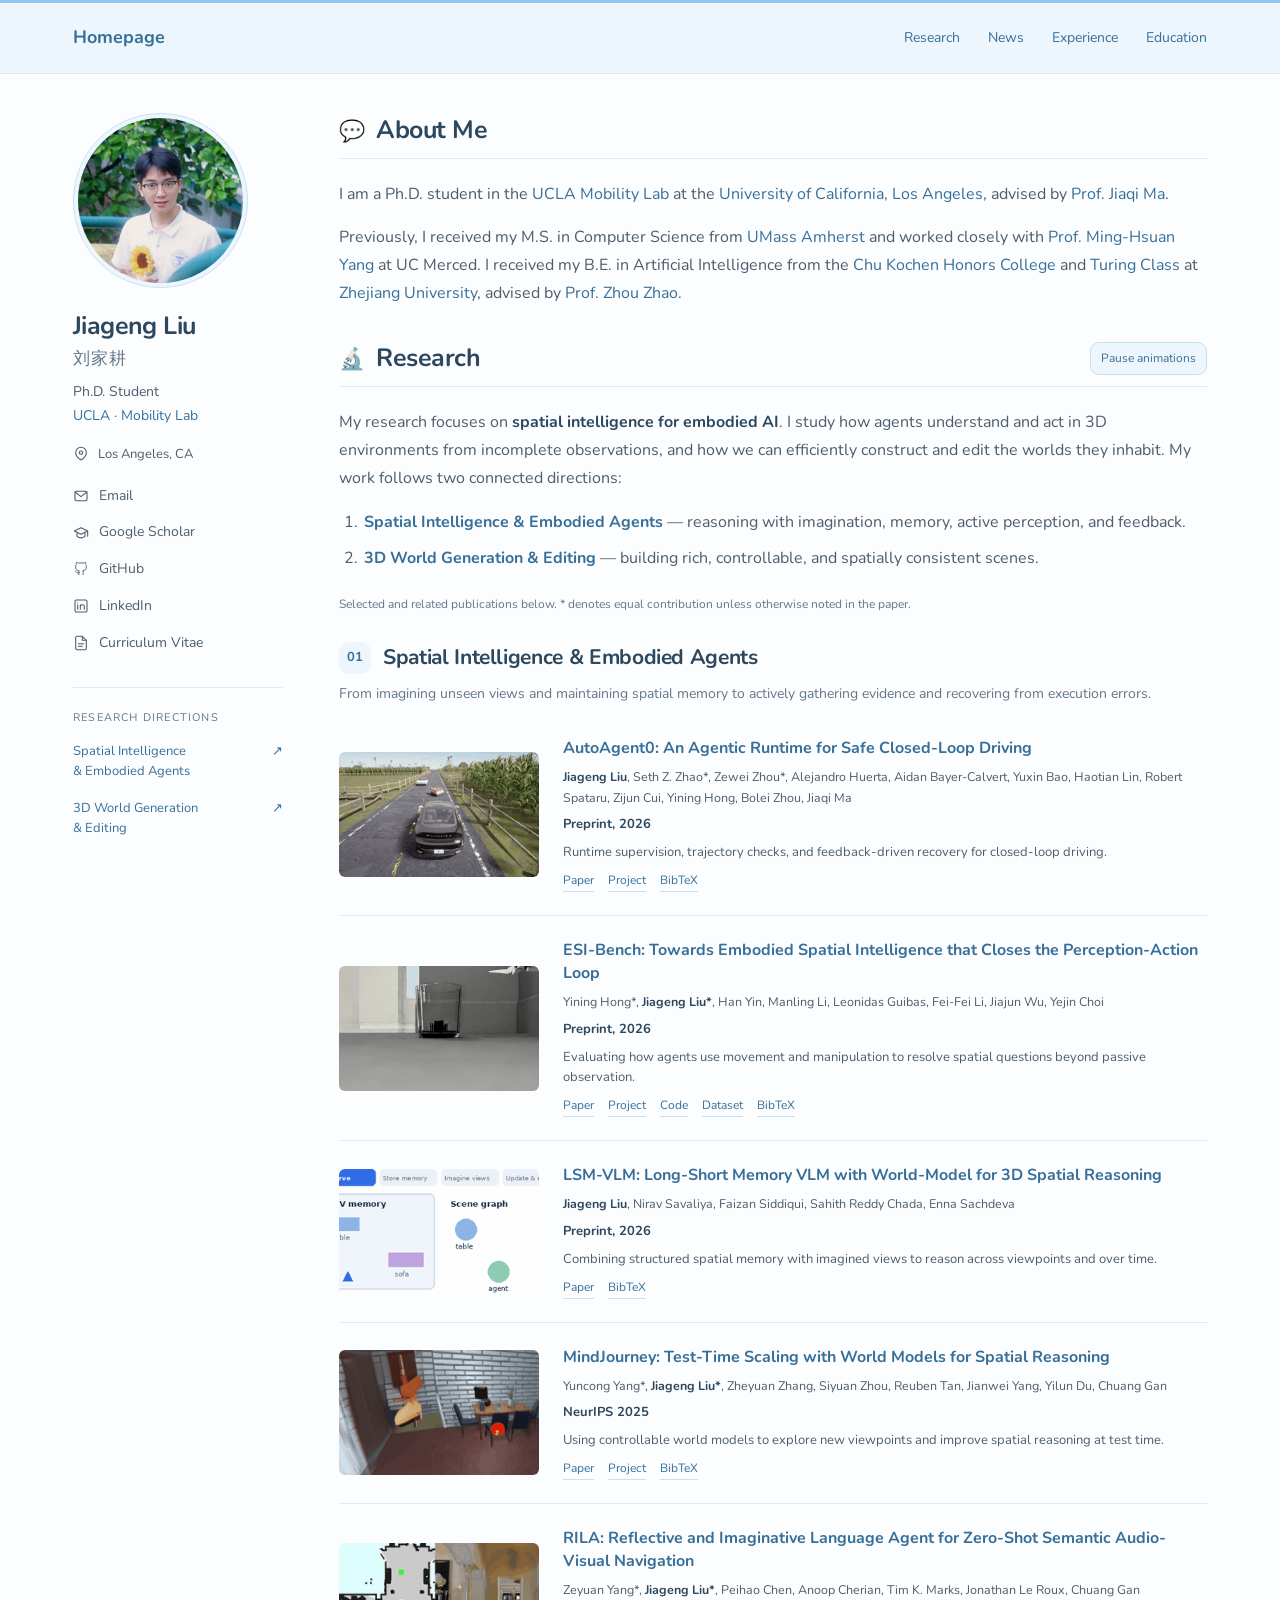
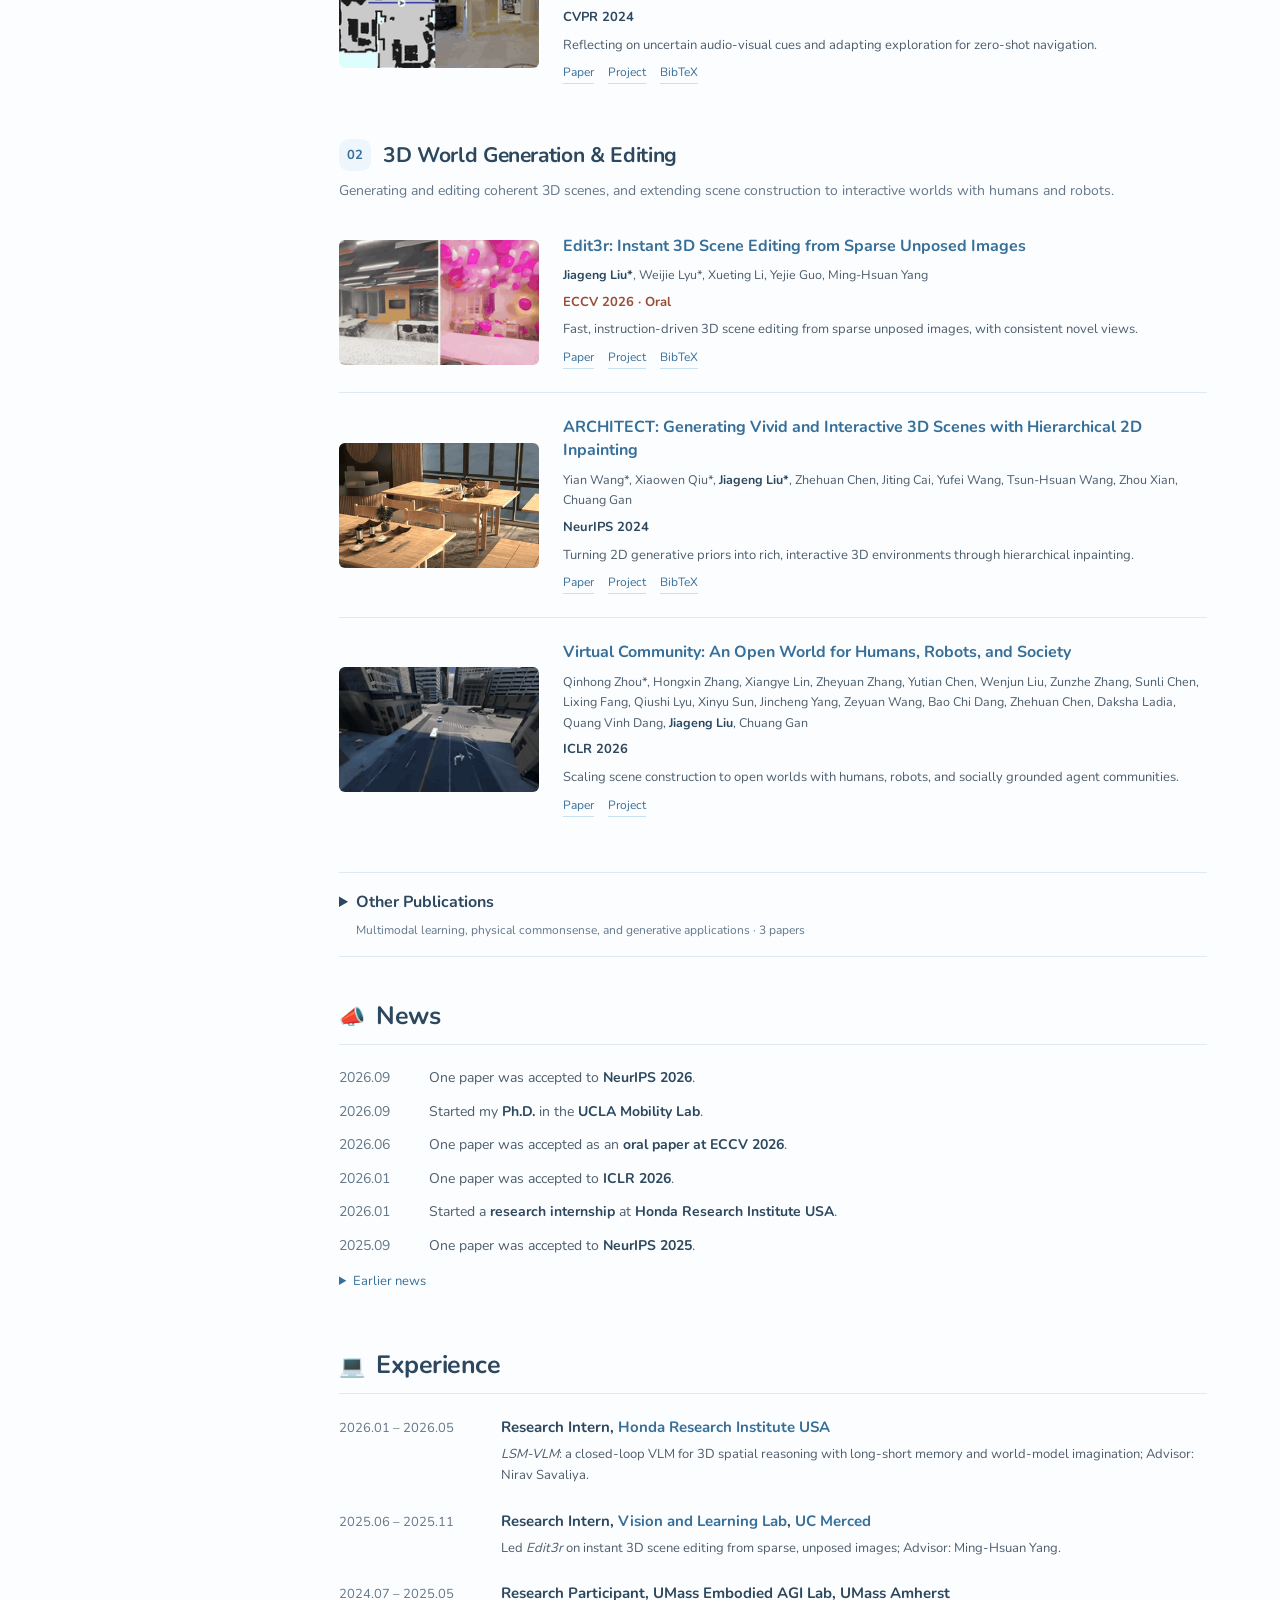
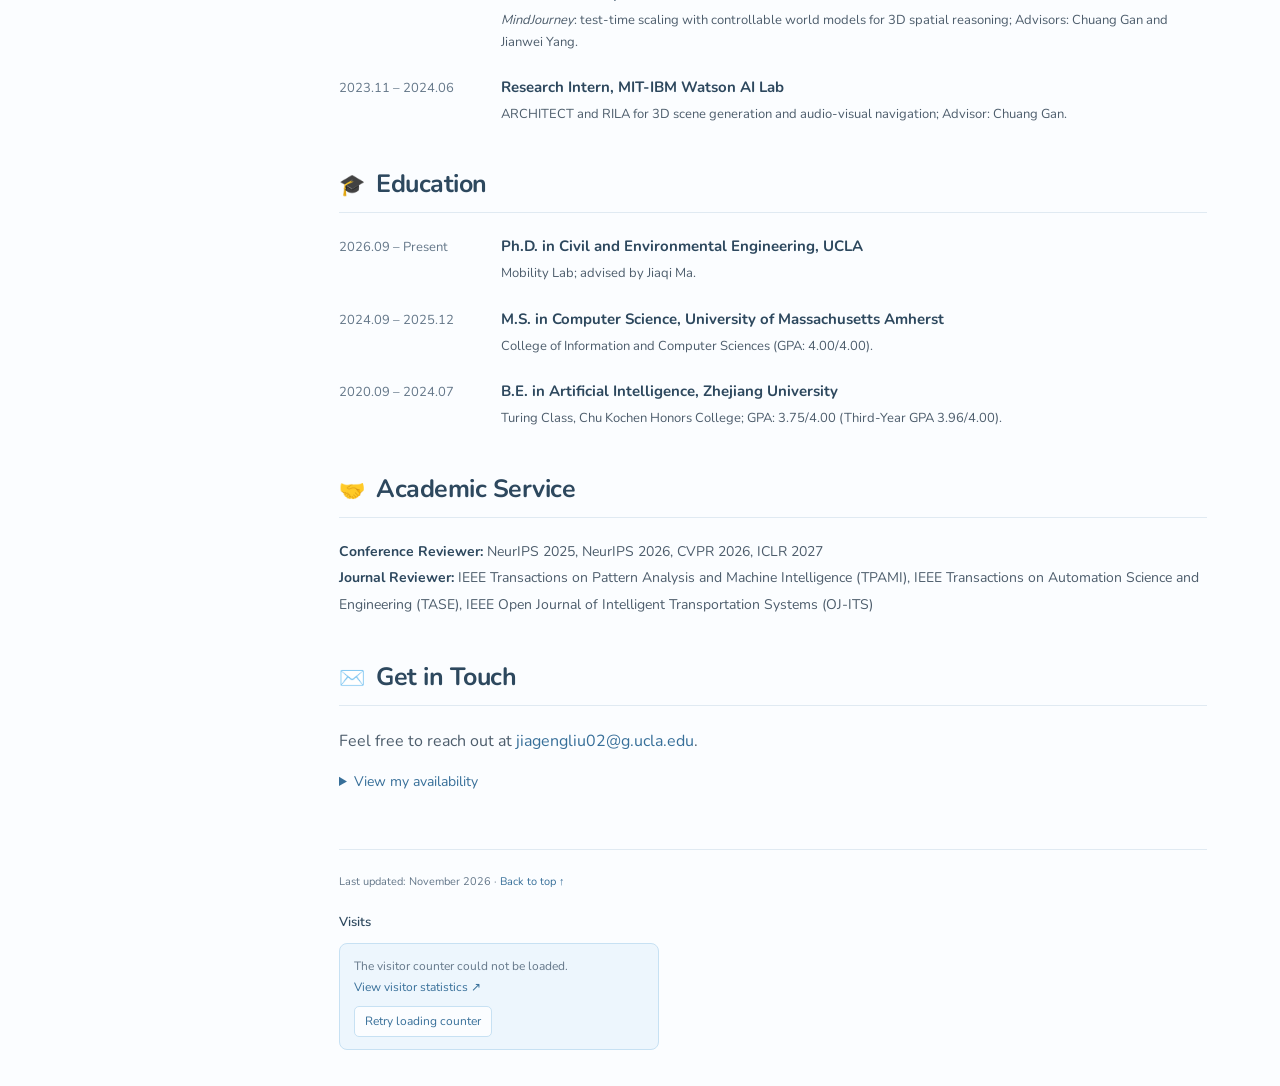
==== commit f0342996: "1" ====
--- a/index.html
+++ b/index.html
@@ -207,8 +207,8 @@
     <section id="news" aria-labelledby="news-heading">
       <h2 id="news-heading"><span aria-hidden="true">📣</span> News</h2>
       <ul class="news-list"><li><time datetime="2026-09">2026.09</time><span>One paper was accepted to <strong>NeurIPS 2026</strong>.</span></li>
+<li><time datetime="2026-09">2026.09</time><span>Started my <strong>Ph.D.</strong> in the <strong>UCLA Mobility Lab</strong>.</span></li>
 <li><time datetime="2026-06">2026.06</time><span>One paper was accepted as an <strong>oral paper at ECCV 2026</strong>.</span></li>
-<li><time datetime="2026-06">2026.06</time><span>Started my <strong>Ph.D.</strong> in the <strong>UCLA Mobility Lab</strong>.</span></li>
 <li><time datetime="2026-01">2026.01</time><span>One paper was accepted to <strong>ICLR 2026</strong>.</span></li>
 <li><time datetime="2026-01">2026.01</time><span>Started a <strong>research internship</strong> at <strong>Honda Research Institute USA</strong>.</span></li>
 <li><time datetime="2025-09">2025.09</time><span>One paper was accepted to <strong>NeurIPS 2025</strong>.</span></li></ul>
@@ -229,9 +229,9 @@
     </section>
     <section id="education" aria-labelledby="education-heading">
       <h2 id="education-heading"><span aria-hidden="true">🎓</span> Education</h2>
-      <ul class="timeline"><li><span class="timeline-date">2026.06 – Present</span><div><h3>Ph.D. in Civil and Environmental Engineering, UCLA</h3><p>Mobility Lab; advised by Jiaqi Ma.</p></div></li>
+      <ul class="timeline"><li><span class="timeline-date">2026.09 – Present</span><div><h3>Ph.D. in Civil and Environmental Engineering, UCLA</h3><p>Mobility Lab; advised by Jiaqi Ma.</p></div></li>
 <li><span class="timeline-date">2024.09 – 2025.12</span><div><h3>M.S. in Computer Science, University of Massachusetts Amherst</h3><p>College of Information and Computer Sciences (GPA: 4.00/4.00).</p></div></li>
-<li><span class="timeline-date">2020.09 – 2024.07</span><div><h3>B.E. in Artificial Intelligence, Zhejiang University</h3><p>Turing Class, Chu Kochen Honors College; GPA: 3.75/4.00 (Major GPA 3.96/4.00).</p></div></li></ul>
+<li><span class="timeline-date">2020.09 – 2024.07</span><div><h3>B.E. in Artificial Intelligence, Zhejiang University</h3><p>Turing Class, Chu Kochen Honors College; GPA: 3.75/4.00 (Third-Year GPA 3.96/4.00).</p></div></li></ul>
     </section>
     <section id="service" aria-labelledby="service-heading">
       <h2 id="service-heading"><span aria-hidden="true">🤝</span> Academic Service</h2>
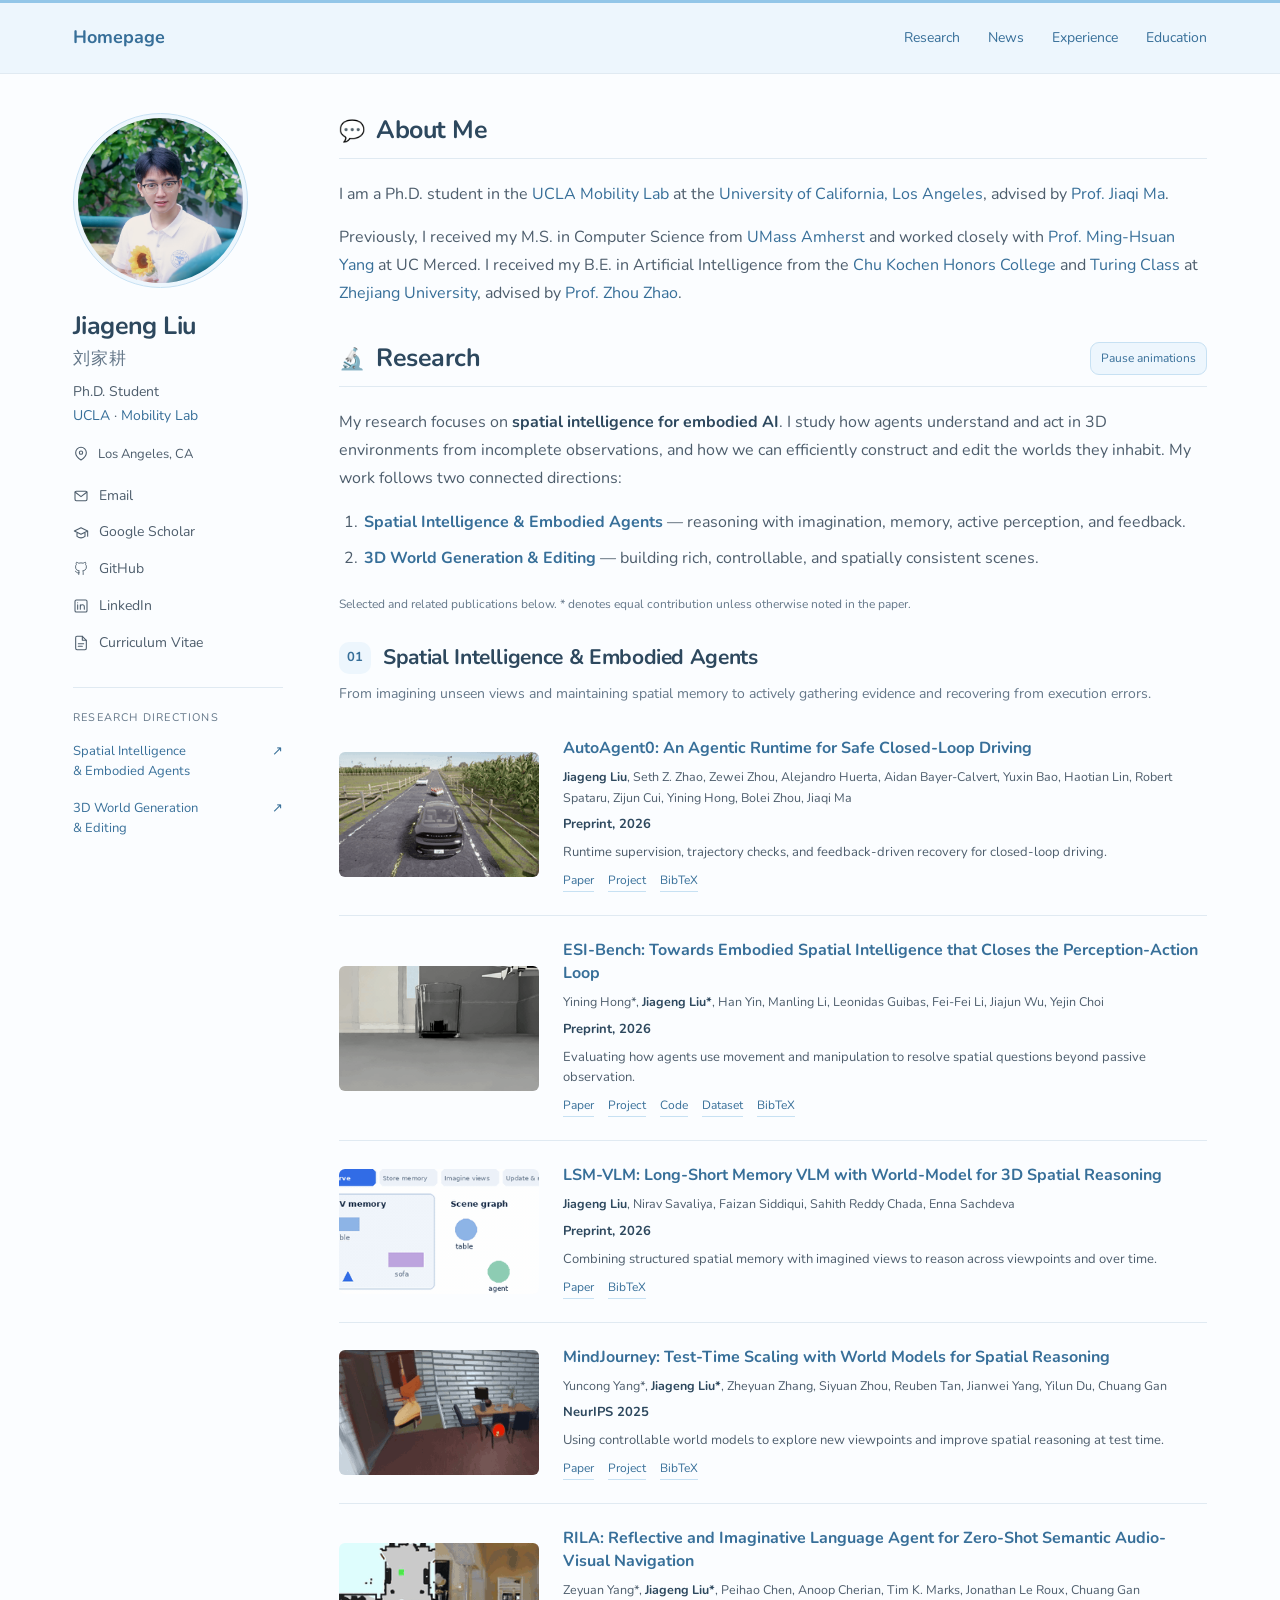
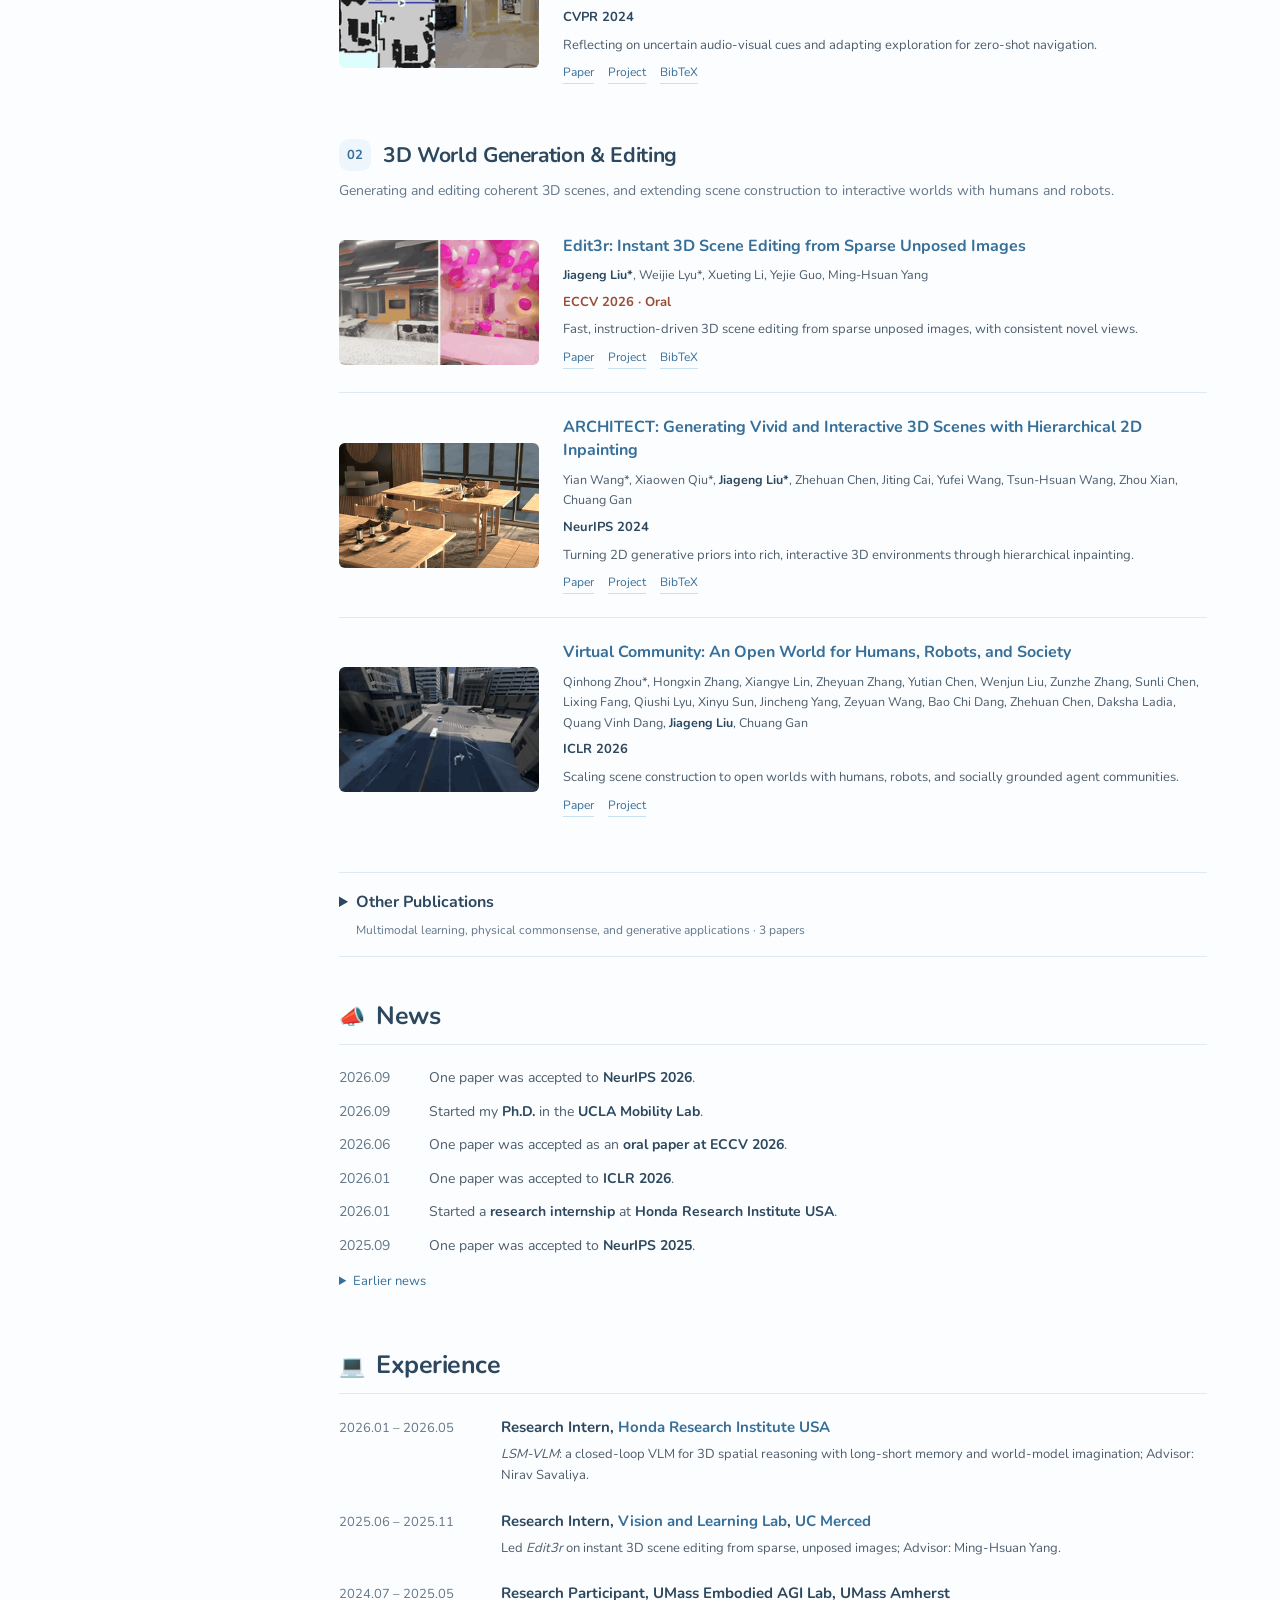
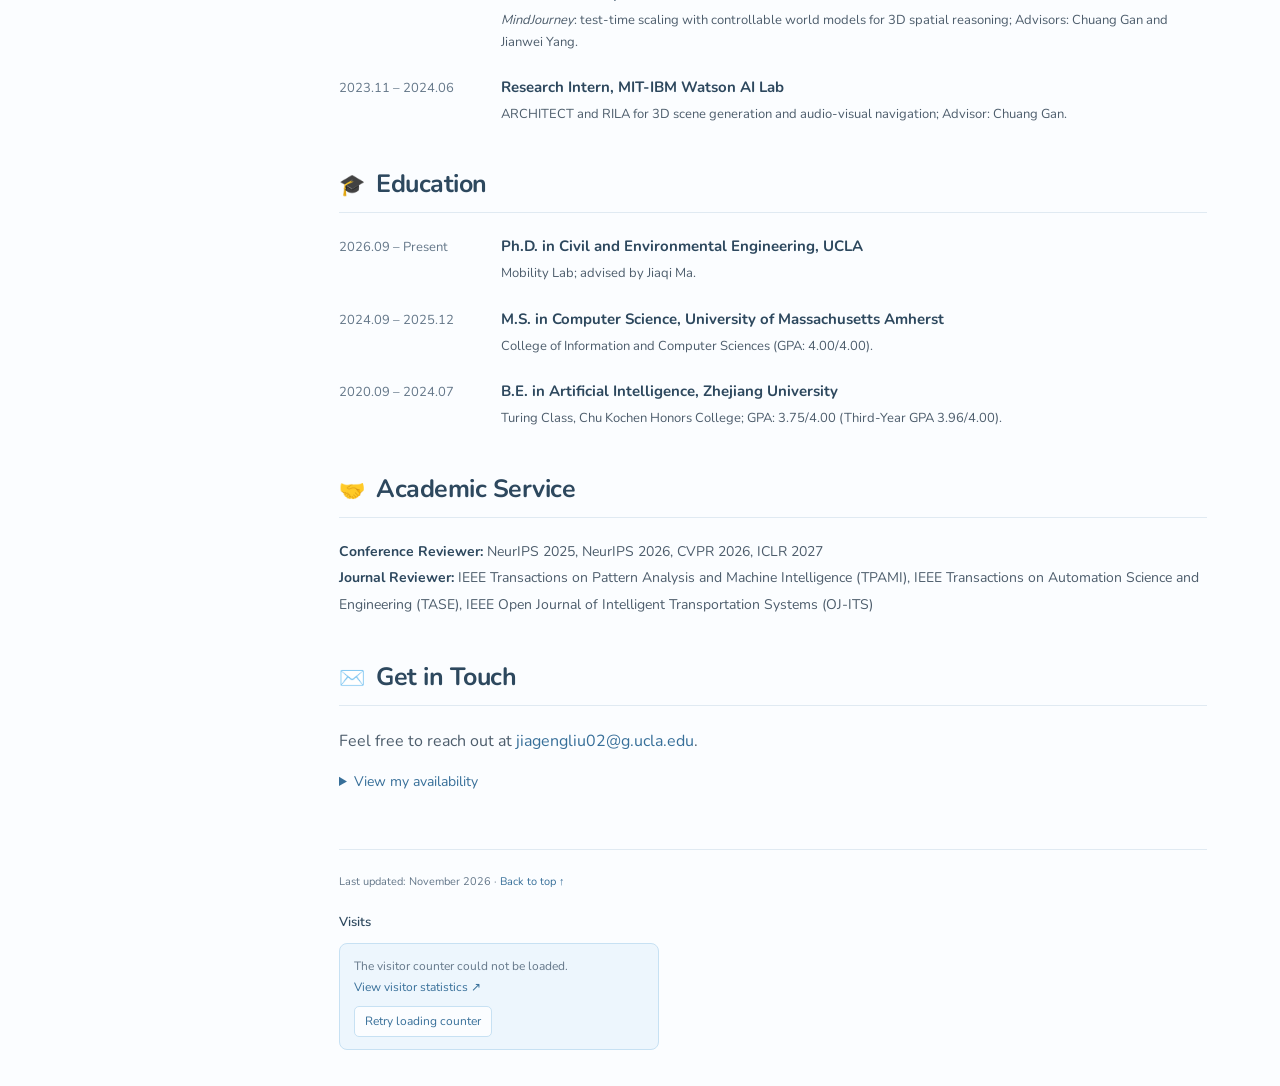
==== commit 38d923af: "1" ====
--- a/index.html
+++ b/index.html
@@ -31,7 +31,7 @@
         <li><a href="https://scholar.google.com/citations?hl=en&amp;user=h9oPTX8AAAAJ"><svg width="16" height="16" viewBox="0 0 24 24" fill="none" stroke="currentColor" stroke-width="1.6" stroke-linecap="round" stroke-linejoin="round" aria-hidden="true"><path d="m2 9 10-5 10 5-10 5-10-5Zm4 2v6c4 3 8 3 12 0v-6M22 9v8"/></svg><span>Google Scholar</span></a></li>
         <li><a href="https://github.com/jiagengliu02"><svg width="16" height="16" viewBox="0 0 24 24" fill="none" stroke="currentColor" stroke-width="1.6" stroke-linecap="round" stroke-linejoin="round" aria-hidden="true"><path d="M9 19c-5 1.5-5-2.5-7-3m14 6v-4a3.5 3.5 0 0 0-1-2.7c3.3-.4 6.8-1.6 6.8-7A5.5 5.5 0 0 0 20.3 4a5 5 0 0 0-.1-4s-1.2-.4-4.2 1.6a14 14 0 0 0-8 0C5-.4 3.8 0 3.8 0a5 5 0 0 0-.1 4A5.5 5.5 0 0 0 2.2 8.3c0 5.4 3.5 6.6 6.8 7A3.5 3.5 0 0 0 8 18v4" transform="translate(2 2) scale(.83)"/></svg><span>GitHub</span></a></li>
         <li><a href="https://www.linkedin.com/in/jiageng-liu-07a7b1326"><svg width="16" height="16" viewBox="0 0 24 24" fill="none" stroke="currentColor" stroke-width="1.6" stroke-linecap="round" stroke-linejoin="round" aria-hidden="true"><rect x="3" y="3" width="18" height="18" rx="2"/><path d="M7 10v7M7 7v.1M11 17v-7m0 3a3 3 0 0 1 6 0v4"/></svg><span>LinkedIn</span></a></li>
-        <li><a href="files/cv_2025.12.15.pdf"><svg width="16" height="16" viewBox="0 0 24 24" fill="none" stroke="currentColor" stroke-width="1.6" stroke-linecap="round" stroke-linejoin="round" aria-hidden="true"><path d="M14 2H6a2 2 0 0 0-2 2v16a2 2 0 0 0 2 2h12a2 2 0 0 0 2-2V8Z"/><path d="M14 2v6h6M8 13h8M8 17h6"/></svg><span>Curriculum Vitae</span></a></li>
+        <li><a href="files/cv_2026.11.pdf"><svg width="16" height="16" viewBox="0 0 24 24" fill="none" stroke="currentColor" stroke-width="1.6" stroke-linecap="round" stroke-linejoin="round" aria-hidden="true"><path d="M14 2H6a2 2 0 0 0-2 2v16a2 2 0 0 0 2 2h12a2 2 0 0 0 2-2V8Z"/><path d="M14 2v6h6M8 13h8M8 17h6"/></svg><span>Curriculum Vitae</span></a></li>
       </ul>
       <nav class="research-nav" aria-label="Research directions">
         <p>Research directions</p>
@@ -66,7 +66,7 @@
 </picture></a>
   <div class="paper-content">
     <h4><a href="https://jiagengliu02.github.io/AutoAgent0/">AutoAgent0: An Agentic Runtime for Safe Closed-Loop Driving</a></h4>
-    <p class="paper-authors"><strong class="highlight">Jiageng Liu</strong>, Seth Z. Zhao*, Zewei Zhou*, Alejandro Huerta, Aidan Bayer-Calvert, Yuxin Bao, Haotian Lin, Robert Spataru, Zijun Cui, Yining Hong, Bolei Zhou, Jiaqi Ma</p>
+    <p class="paper-authors"><strong class="highlight">Jiageng Liu</strong>, Seth Z. Zhao, Zewei Zhou, Alejandro Huerta, Aidan Bayer-Calvert, Yuxin Bao, Haotian Lin, Robert Spataru, Zijun Cui, Yining Hong, Bolei Zhou, Jiaqi Ma</p>
     <p class="paper-venue">Preprint, 2026</p>
     <p class="paper-description">Runtime supervision, trajectory checks, and feedback-driven recovery for closed-loop driving.</p>
     <div class="paper-links" aria-label="Resources for autoagent0"><a href="https://arxiv.org/pdf/2610.18866">Paper</a> <a href="https://jiagengliu02.github.io/AutoAgent0/">Project</a> <a href="files/autoagent0.txt">BibTeX</a></div>
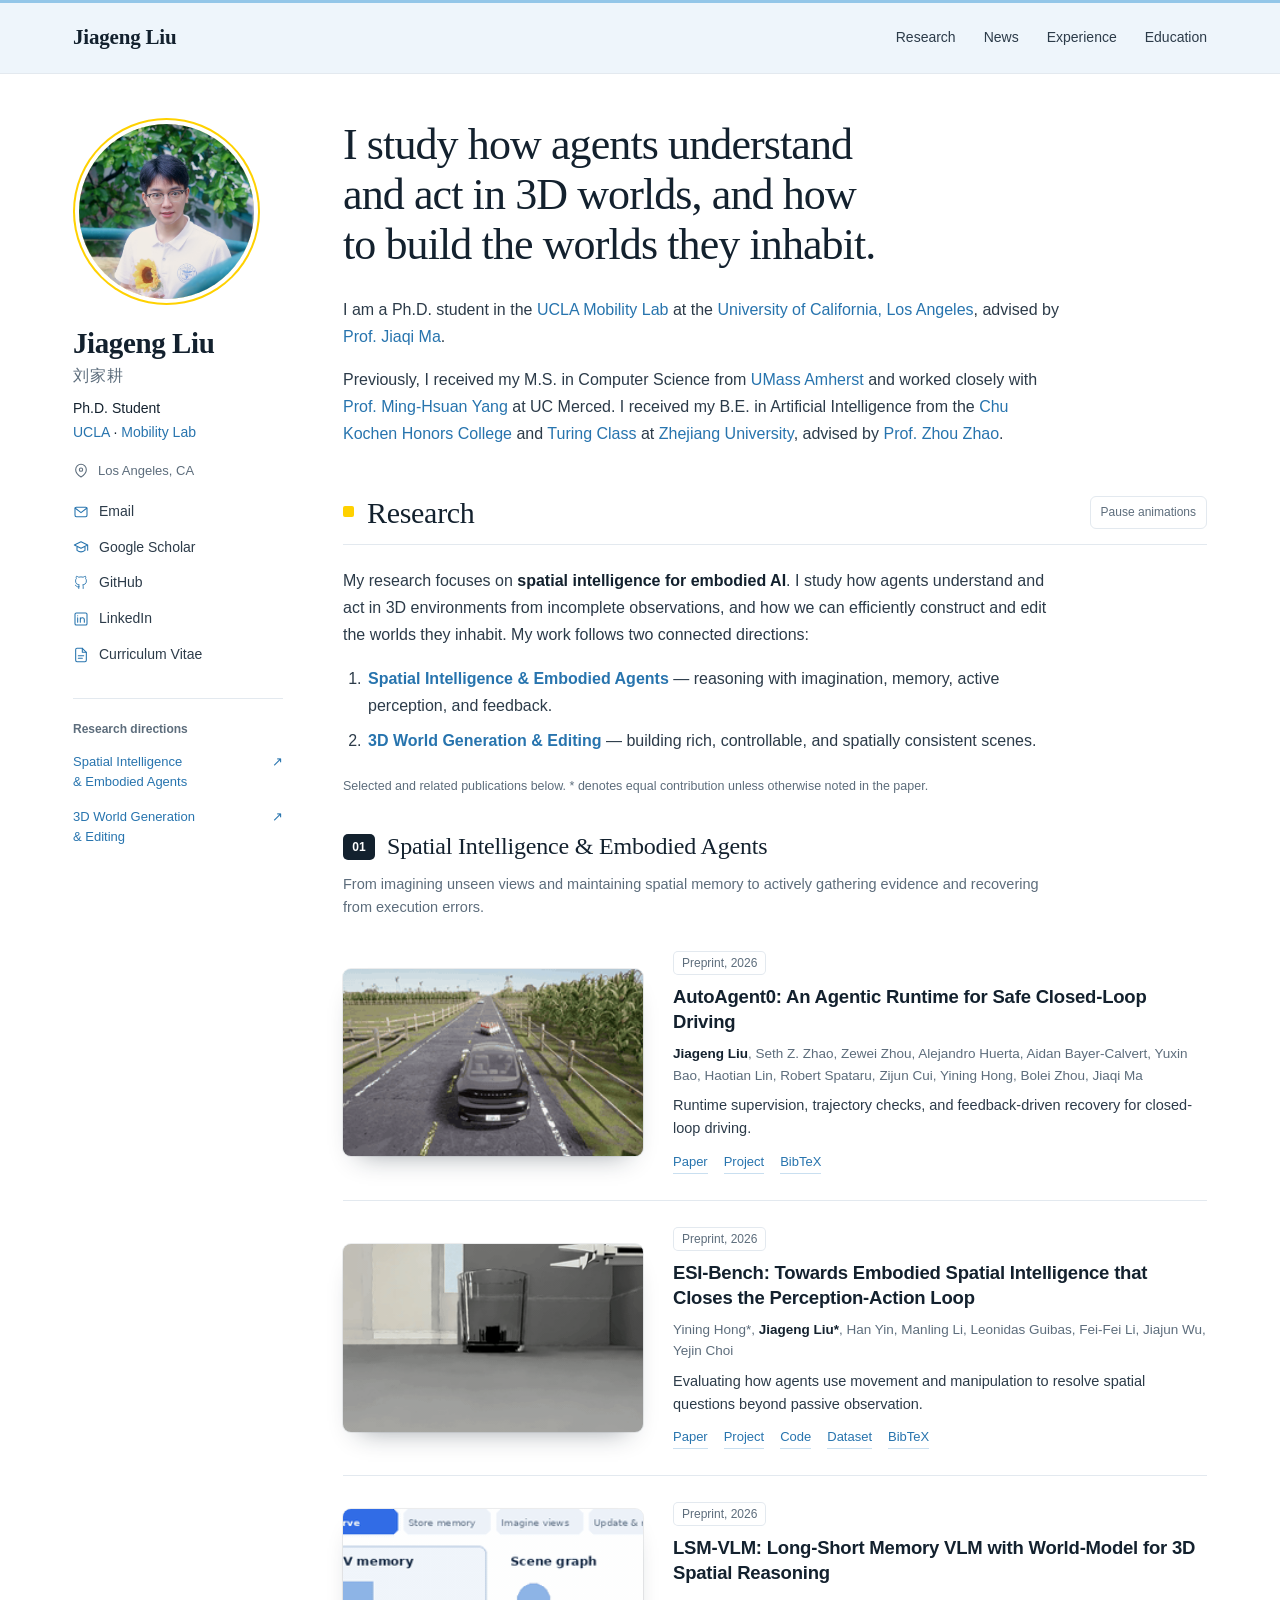
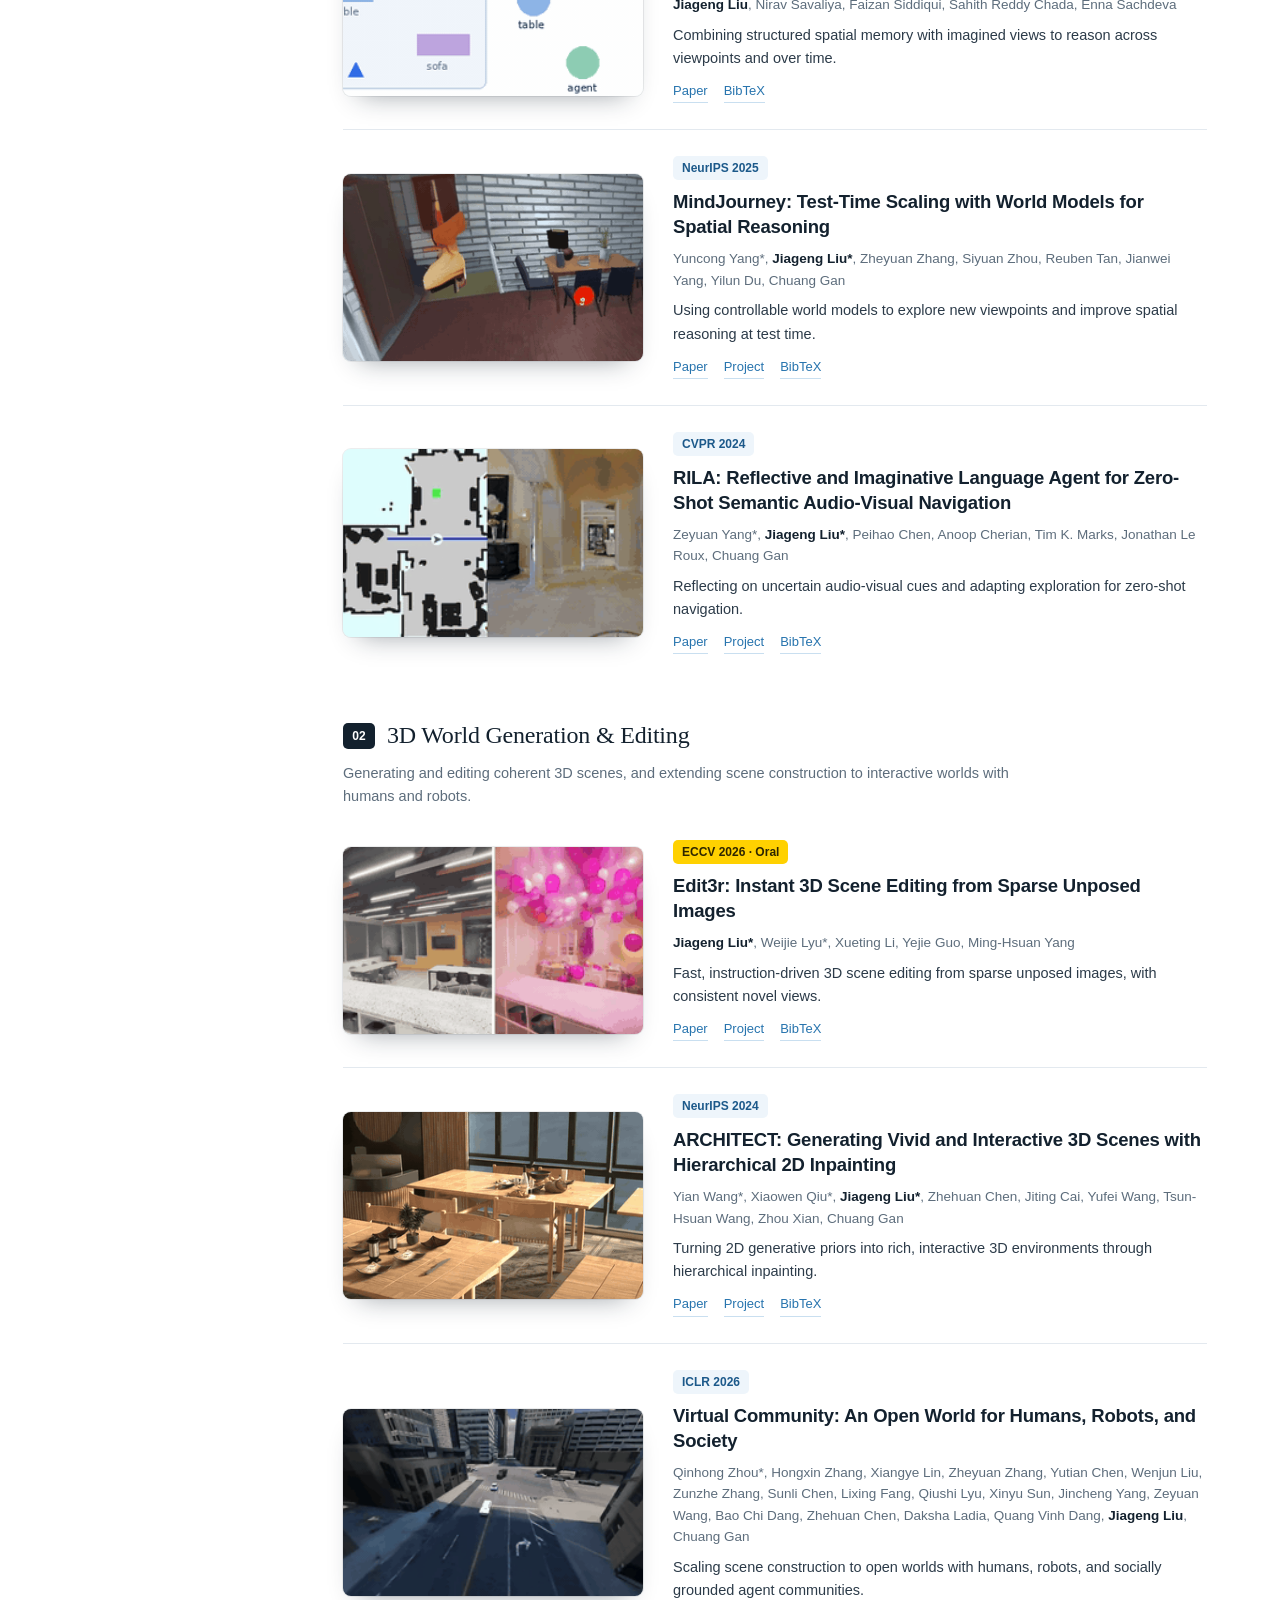
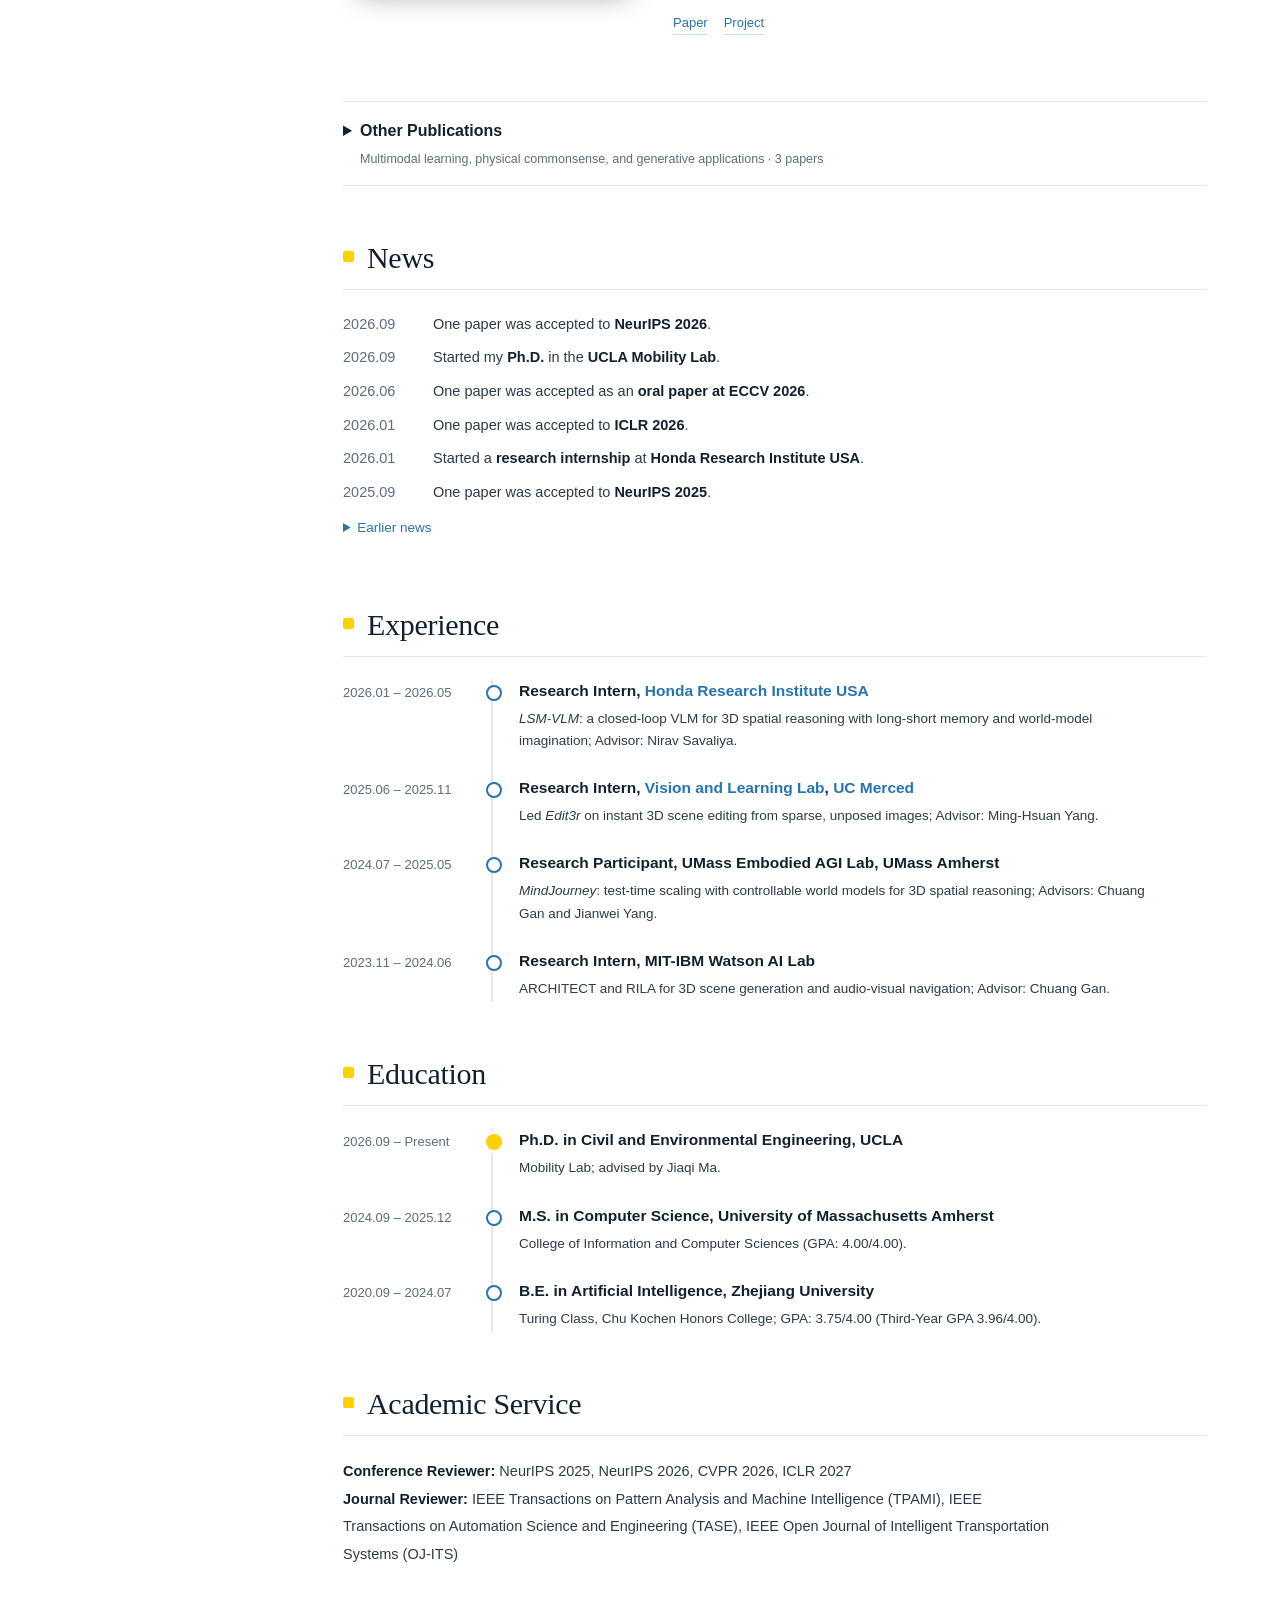
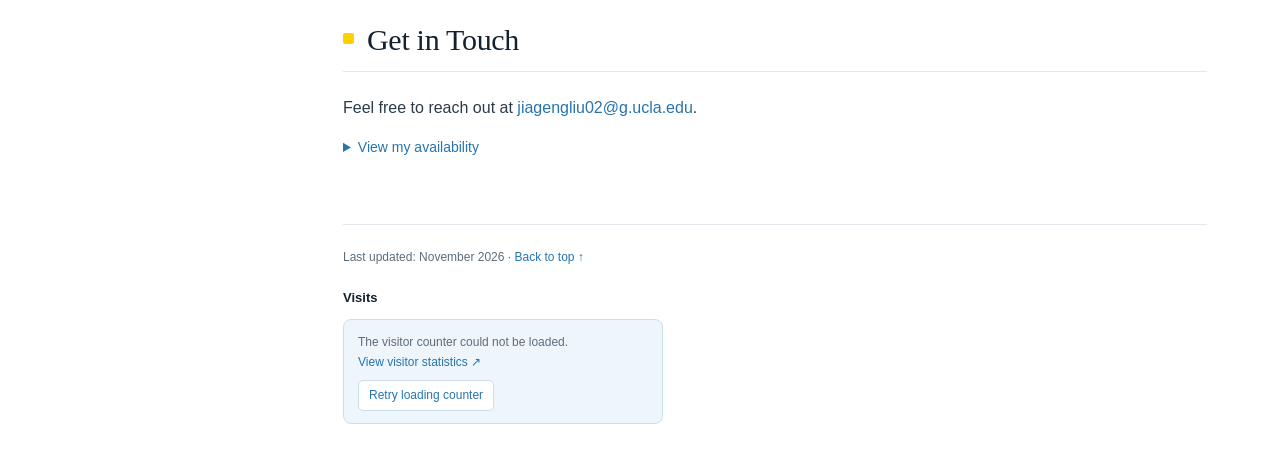
==== commit a38c5a75: "Redesign homepage visuals Add an opening research statement, switch to Newsreader + Inter, deepen te" ====
--- a/index.html
+++ b/index.html
@@ -8,14 +8,15 @@
   <meta name="theme-color" content="#93c6e8">
   <title>Jiageng Liu | Spatial Intelligence &amp; Embodied AI</title>
   <link rel="icon" href="img/ucla-favicon.ico" type="image/x-icon">
-  <link rel="preload" href="fonts/nunito-latin-variable.woff2" as="font" type="font/woff2" crossorigin>
-  <link rel="stylesheet" href="stylesheet.css?v=73b7ca2d9050">
+  <link rel="preload" href="fonts/inter-latin-variable.woff2" as="font" type="font/woff2" crossorigin>
+  <link rel="preload" href="fonts/newsreader-latin-variable.woff2" as="font" type="font/woff2" crossorigin>
+  <link rel="stylesheet" href="stylesheet.css?v=30a0d3988358">
 </head>
 <body>
 <a class="skip-link" href="#main">Skip to content</a>
 <header class="masthead">
   <nav class="top-nav" aria-label="Main navigation">
-    <a class="home-link" href="#about">Homepage</a>
+    <a class="home-link" href="#about">Jiageng Liu</a>
     <div class="nav-links"><a href="#research">Research</a><a href="#news">News</a><a href="#experience">Experience</a><a href="#education">Education</a></div>
   </nav>
 </header>
@@ -42,13 +43,14 @@
   </aside>
   <main id="main">
     <section id="about" aria-labelledby="about-heading">
-      <h2 id="about-heading"><span aria-hidden="true">💬</span> About Me</h2>
+      <h2 id="about-heading" class="visually-hidden">About Me</h2>
+      <p class="lede">I study how agents understand and act in 3D worlds, and how to build the worlds they inhabit.</p>
       <p>I am a Ph.D. student in the <a href="https://mobility-lab.seas.ucla.edu/">UCLA Mobility Lab</a> at the <a href="https://www.ucla.edu/">University of California, Los Angeles</a>, advised by <a href="https://samueli.ucla.edu/people/jiaqi-ma/">Prof. Jiaqi Ma</a>.</p>
       <p>Previously, I received my M.S. in Computer Science from <a href="https://www.umass.edu/">UMass Amherst</a> and worked closely with <a href="https://faculty.ucmerced.edu/mhyang/">Prof. Ming-Hsuan Yang</a> at UC Merced. I received my B.E. in Artificial Intelligence from the <a href="http://ckc.zju.edu.cn/ckcen/">Chu Kochen Honors College</a> and <a href="http://www.cs.zju.edu.cn/turingclass_en/">Turing Class</a> at <a href="https://www.zju.edu.cn/english/">Zhejiang University</a>, advised by <a href="https://person.zju.edu.cn/zhaozhou">Prof. Zhou Zhao</a>.</p>
     </section>
 
     <section id="research" aria-labelledby="research-heading">
-      <div class="section-heading"><h2 id="research-heading"><span aria-hidden="true">🔬</span> Research</h2><button type="button" id="animation-toggle" hidden>Pause animations</button></div>
+      <div class="section-heading"><h2 id="research-heading">Research</h2><button type="button" id="animation-toggle" hidden>Pause animations</button></div>
       <p>My research focuses on <strong>spatial intelligence for embodied AI</strong>. I study how agents understand and act in 3D environments from incomplete observations, and how we can efficiently construct and edit the worlds they inhabit. My work follows two connected directions:</p>
       <ol class="research-overview">
         <li><a href="#spatial-intelligence">Spatial Intelligence &amp; Embodied Agents</a><span> — reasoning with imagination, memory, active perception, and feedback.</span></li>
@@ -67,7 +69,7 @@
   <div class="paper-content">
     <h4><a href="https://jiagengliu02.github.io/AutoAgent0/">AutoAgent0: An Agentic Runtime for Safe Closed-Loop Driving</a></h4>
     <p class="paper-authors"><strong class="highlight">Jiageng Liu</strong>, Seth Z. Zhao, Zewei Zhou, Alejandro Huerta, Aidan Bayer-Calvert, Yuxin Bao, Haotian Lin, Robert Spataru, Zijun Cui, Yining Hong, Bolei Zhou, Jiaqi Ma</p>
-    <p class="paper-venue">Preprint, 2026</p>
+    <p class="paper-venue preprint">Preprint, 2026</p>
     <p class="paper-description">Runtime supervision, trajectory checks, and feedback-driven recovery for closed-loop driving.</p>
     <div class="paper-links" aria-label="Resources for autoagent0"><a href="https://arxiv.org/pdf/2610.18866">Paper</a> <a href="https://jiagengliu02.github.io/AutoAgent0/">Project</a> <a href="files/autoagent0.txt">BibTeX</a></div>
   </div>
@@ -79,7 +81,7 @@
   <div class="paper-content">
     <h4><a href="https://esi-bench.github.io/">ESI-Bench: Towards Embodied Spatial Intelligence that Closes the Perception-Action Loop</a></h4>
     <p class="paper-authors">Yining Hong*, <strong class="highlight">Jiageng Liu*</strong>, Han Yin, Manling Li, Leonidas Guibas, Fei-Fei Li, Jiajun Wu, Yejin Choi</p>
-    <p class="paper-venue">Preprint, 2026</p>
+    <p class="paper-venue preprint">Preprint, 2026</p>
     <p class="paper-description">Evaluating how agents use movement and manipulation to resolve spatial questions beyond passive observation.</p>
     <div class="paper-links" aria-label="Resources for esi-bench"><a href="https://arxiv.org/pdf/2605.18746">Paper</a> <a href="https://esi-bench.github.io/">Project</a> <a href="https://github.com/ESI-Bench/ESI-Bench">Code</a> <a href="https://github.com/ESI-Bench/ESI-Bench">Dataset</a> <a href="files/esi-bench.txt">BibTeX</a></div>
   </div>
@@ -91,7 +93,7 @@
   <div class="paper-content">
     <h4><a href="files/lsm-vlm.pdf">LSM-VLM: Long-Short Memory VLM with World-Model for 3D Spatial Reasoning</a></h4>
     <p class="paper-authors"><strong class="highlight">Jiageng Liu</strong>, Nirav Savaliya, Faizan Siddiqui, Sahith Reddy Chada, Enna Sachdeva</p>
-    <p class="paper-venue">Preprint, 2026</p>
+    <p class="paper-venue preprint">Preprint, 2026</p>
     <p class="paper-description">Combining structured spatial memory with imagined views to reason across viewpoints and over time.</p>
     <div class="paper-links" aria-label="Resources for lsm-vlm"><a href="files/lsm-vlm.pdf">Paper</a> <a href="files/lsm-vlm.txt">BibTeX</a></div>
   </div>
@@ -205,7 +207,7 @@
     </section>
 
     <section id="news" aria-labelledby="news-heading">
-      <h2 id="news-heading"><span aria-hidden="true">📣</span> News</h2>
+      <h2 id="news-heading">News</h2>
       <ul class="news-list"><li><time datetime="2026-09">2026.09</time><span>One paper was accepted to <strong>NeurIPS 2026</strong>.</span></li>
 <li><time datetime="2026-09">2026.09</time><span>Started my <strong>Ph.D.</strong> in the <strong>UCLA Mobility Lab</strong>.</span></li>
 <li><time datetime="2026-06">2026.06</time><span>One paper was accepted as an <strong>oral paper at ECCV 2026</strong>.</span></li>
@@ -221,20 +223,20 @@
 <li><time datetime="2022-06">2022.06</time><span>I had the honor of starring in <a href="https://www.bilibili.com/video/BV1k3411g7J6/?spm_id_from=333.337.search-card.all.click"> <strong>the promotional video of Zhejiang University</strong></a>.</span></li></ul></details>
     </section>
     <section id="experience" aria-labelledby="experience-heading">
-      <h2 id="experience-heading"><span aria-hidden="true">💻</span> Experience</h2>
+      <h2 id="experience-heading">Experience</h2>
       <ul class="timeline"><li><span class="timeline-date">2026.01 – 2026.05</span><div><h3>Research Intern, <a href="https://usa.honda-ri.com/">Honda Research Institute USA</a></h3><p><em>LSM-VLM</em>: a closed-loop VLM for 3D spatial reasoning with long-short memory and world-model imagination; Advisor: Nirav Savaliya.</p></div></li>
 <li><span class="timeline-date">2025.06 – 2025.11</span><div><h3>Research Intern, <a href="https://vllab.ucmerced.edu/">Vision and Learning Lab</a>, <a href="https://www.ucmerced.edu/">UC Merced</a></h3><p>Led <em>Edit3r</em> on instant 3D scene editing from sparse, unposed images; Advisor: Ming-Hsuan Yang.</p></div></li>
 <li><span class="timeline-date">2024.07 – 2025.05</span><div><h3>Research Participant, UMass Embodied AGI Lab, UMass Amherst</h3><p><em>MindJourney</em>: test-time scaling with controllable world models for 3D spatial reasoning; Advisors: Chuang Gan and Jianwei Yang.</p></div></li>
 <li><span class="timeline-date">2023.11 – 2024.06</span><div><h3>Research Intern, MIT-IBM Watson AI Lab</h3><p>ARCHITECT and RILA for 3D scene generation and audio-visual navigation; Advisor: Chuang Gan.</p></div></li></ul>
     </section>
     <section id="education" aria-labelledby="education-heading">
-      <h2 id="education-heading"><span aria-hidden="true">🎓</span> Education</h2>
-      <ul class="timeline"><li><span class="timeline-date">2026.09 – Present</span><div><h3>Ph.D. in Civil and Environmental Engineering, UCLA</h3><p>Mobility Lab; advised by Jiaqi Ma.</p></div></li>
+      <h2 id="education-heading">Education</h2>
+      <ul class="timeline"><li class="current"><span class="timeline-date">2026.09 – Present</span><div><h3>Ph.D. in Civil and Environmental Engineering, UCLA</h3><p>Mobility Lab; advised by Jiaqi Ma.</p></div></li>
 <li><span class="timeline-date">2024.09 – 2025.12</span><div><h3>M.S. in Computer Science, University of Massachusetts Amherst</h3><p>College of Information and Computer Sciences (GPA: 4.00/4.00).</p></div></li>
 <li><span class="timeline-date">2020.09 – 2024.07</span><div><h3>B.E. in Artificial Intelligence, Zhejiang University</h3><p>Turing Class, Chu Kochen Honors College; GPA: 3.75/4.00 (Third-Year GPA 3.96/4.00).</p></div></li></ul>
     </section>
     <section id="service" aria-labelledby="service-heading">
-      <h2 id="service-heading"><span aria-hidden="true">🤝</span> Academic Service</h2>
+      <h2 id="service-heading">Academic Service</h2>
       <p>
 <strong>Conference Reviewer:</strong> NeurIPS 2025, NeurIPS 2026, CVPR 2026, ICLR 2027
                       <br/>
@@ -242,7 +244,7 @@
                     </p>
     </section>
     <section id="contact" aria-labelledby="contact-heading">
-      <h2 id="contact-heading"><span aria-hidden="true">✉️</span> Get in Touch</h2>
+      <h2 id="contact-heading">Get in Touch</h2>
       <p>Feel free to reach out at <a href="mailto:jiagengliu02@g.ucla.edu">jiagengliu02@g.ucla.edu</a>.</p>
       <details class="availability"><summary>View my availability</summary><p>Calendar shown in Pacific Time.</p><iframe title="Jiageng Liu's availability calendar" src="https://calendar.google.com/calendar/embed?src=jiagengliu02%40g.ucla.edu&amp;ctz=America%2FLos_Angeles&amp;mode=WEEK&amp;hl=en" width="760" height="500" loading="lazy"></iframe></details>
     </section>
@@ -251,7 +253,7 @@
       <section class="visitor-section" aria-labelledby="visitor-counter-heading">
         <h3 id="visitor-counter-heading">Visits</h3>
         <a id="visitor-counter" class="visitor-counter" href="https://info.flagcounter.com/3aco" target="_blank" rel="noopener noreferrer" aria-label="View visitor statistics on Flag Counter">
-          <img id="visitor-counter-image" src="https://s05.flagcounter.com/mini/3aco/bg_FBFDFF/txt_376F99/border_E0EAF2/flags_0/" alt="Total pageviews, provided by Flag Counter" width="160" height="20" decoding="async">
+          <img id="visitor-counter-image" src="https://s05.flagcounter.com/mini/3aco/bg_FFFFFF/txt_2774AE/border_E3E9EF/flags_0/" alt="Total pageviews, provided by Flag Counter" width="160" height="20" decoding="async">
         </a>
         <div id="visitor-counter-status" class="visitor-counter-status" hidden>
           <p id="visitor-counter-message" role="status" aria-live="polite"></p>
--- a/stylesheet.css
+++ b/stylesheet.css
@@ -1,24 +1,43 @@
 @font-face {
-  font-family: "Nunito";
+  font-family: "Inter";
   font-style: normal;
-  font-weight: 400 800;
+  font-weight: 100 900;
   font-display: swap;
-  src: url("fonts/nunito-latin-variable.woff2") format("woff2");
+  src: url("fonts/inter-latin-variable.woff2") format("woff2");
+}
+@font-face {
+  font-family: "Inter";
+  font-style: italic;
+  font-weight: 100 900;
+  font-display: swap;
+  src: url("fonts/inter-latin-variable-italic.woff2") format("woff2");
+}
+@font-face {
+  font-family: "Newsreader";
+  font-style: normal;
+  font-weight: 200 800;
+  font-display: swap;
+  src: url("fonts/newsreader-latin-variable.woff2") format("woff2");
 }
 :root {
   color-scheme: light;
-  --ink: #4d5d6c;
-  --strong: #2d485e;
-  --muted: #647789;
-  --accent: #376f99;
-  --accent-hover: #245775;
-  --accent-soft: #edf6fd;
-  --accent-line: #c7e1f3;
+  --ink: #2c3b49;
+  --strong: #13212e;
+  --muted: #5d6d7c;
+  --accent: #2774ae;
+  --accent-hover: #005587;
+  --accent-soft: #eef5fb;
+  --accent-line: #c9dff0;
   --brand: #93c6e8;
-  --surface: #fbfdff;
-  --line: #e0eaf2;
-  --preview-width: 200px;
+  --gold: #ffd100;
+  --gold-ink: #2e2600;
+  --surface: #ffffff;
+  --line: #e3e9ef;
+  --preview-width: 300px;
   --preview-ratio: 8 / 5;
+  --measure: 720px;
+  --sans: "Inter", "Helvetica Neue", "PingFang SC", "Microsoft YaHei", Arial, sans-serif;
+  --serif: "Newsreader", "Iowan Old Style", Georgia, "Songti SC", serif;
 }
 * { box-sizing: border-box; }
 html { scroll-padding-top: 90px; }
@@ -26,97 +45,110 @@
   margin: 0;
   background: var(--surface);
   color: var(--ink);
-  font-family: "Nunito", "Avenir Next", "PingFang SC", "Microsoft YaHei", sans-serif;
+  font-family: var(--sans);
   font-size: 16px;
-  line-height: 1.75;
+  line-height: 1.7;
   -webkit-font-smoothing: antialiased;
 }
 a { color: var(--accent); text-decoration: none; text-underline-offset: 3px; }
 a:hover { color: var(--accent-hover); text-decoration: underline; }
-::selection { background: #d6eafb; color: var(--strong); }
+::selection { background: #ffe97a; color: var(--strong); }
 a:focus-visible, button:focus-visible, summary:focus-visible { outline: 2px solid var(--accent); outline-offset: 5px; }
 p { margin: 0 0 15px; }
-strong { color: var(--strong); }
-h1, h2, h3, h4 { color: var(--strong); line-height: 1.4; font-weight: 700; }
-h2 { margin: 0 0 21px; padding-bottom: 10px; border-bottom: 1px solid var(--line); font-size: 25px; letter-spacing: -.5px; }
-h2 > span { margin-right: 5px; font-size: 21px; }
+strong { color: var(--strong); font-weight: 600; }
+h1, h2, h3, h4 { color: var(--strong); line-height: 1.3; font-weight: 600; }
+h2 { display: flex; align-items: center; gap: 13px; margin: 0 0 22px; padding-bottom: 12px; border-bottom: 1px solid var(--line); font-family: var(--serif); font-size: 30px; font-weight: 500; letter-spacing: -.3px; }
+h2::before { content: ""; flex: 0 0 11px; height: 11px; margin-top: -2px; border-radius: 2px; background: var(--gold); }
 button { font: inherit; }
 [hidden] { display: none !important; }
+.visually-hidden { position: absolute; width: 1px; height: 1px; padding: 0; margin: -1px; overflow: hidden; clip: rect(0 0 0 0); white-space: nowrap; border: 0; }
 .skip-link { position: fixed; top: -100px; left: 16px; z-index: 30; padding: 10px 18px; background: white; }
 .skip-link:focus { top: 8px; }
 .masthead { border-top: 3px solid var(--brand); border-bottom: 1px solid var(--line); background: var(--accent-soft); }
-.top-nav { max-width: 1190px; margin: auto; padding: 19px 28px; display: flex; align-items: center; justify-content: space-between; gap: 24px; }
-.top-nav a { color: var(--accent); }
-.home-link { font-weight: 700; font-size: 18px; }
-.nav-links { display: flex; gap: 28px; font-size: 14px; }
-.site-layout { display: grid; grid-template-columns: 210px minmax(0, 1fr); gap: 56px; max-width: 1190px; padding: 39px 28px 0; margin: auto; }
+.top-nav { max-width: 1190px; margin: auto; padding: 17px 28px; display: flex; align-items: center; justify-content: space-between; gap: 24px; }
+.top-nav a { color: var(--ink); }
+.top-nav a:hover { color: var(--accent); }
+.top-nav .home-link { color: var(--strong); font-family: var(--serif); font-weight: 600; font-size: 21px; letter-spacing: -.2px; }
+.nav-links { display: flex; gap: 28px; font-size: 14px; font-weight: 500; }
+.site-layout { display: grid; grid-template-columns: 210px minmax(0, 1fr); gap: 60px; max-width: 1190px; padding: 44px 28px 0; margin: auto; }
 .sidebar { position: sticky; top: 28px; align-self: start; font-size: 14px; }
-.portrait-link { display: block; width: 175px; margin-bottom: 21px; }
-.portrait { display: block; width: 175px; height: 175px; object-fit: cover; object-position: 50% 39%; border-radius: 50%; border: 1px solid var(--accent-line); padding: 4px; background: var(--accent-soft); }
-.sidebar h1 { margin: 0 0 10px; font-size: 25px; letter-spacing: -.6px; }
-.sidebar h1 span { display: block; margin-top: 3px; color: var(--muted); font-size: 17px; font-weight: 400; letter-spacing: 1px; }
-.role { line-height: 1.7; margin-bottom: 15px; }
-.location { display: flex; align-items: center; gap: 9px; font-size: 13px; }
+.portrait-link { display: block; width: 175px; margin: 6px 0 26px 6px; }
+.portrait { display: block; width: 175px; height: 175px; object-fit: cover; object-position: 50% 39%; border-radius: 50%; box-shadow: 0 0 0 4px var(--surface), 0 0 0 6px var(--gold); }
+.sidebar h1 { margin: 0 0 10px; font-family: var(--serif); font-size: 29px; font-weight: 600; letter-spacing: -.4px; }
+.sidebar h1 span { display: block; margin-top: 4px; color: var(--muted); font-family: var(--sans); font-size: 16px; font-weight: 400; letter-spacing: 1px; }
+.role { line-height: 1.7; margin-bottom: 15px; color: var(--strong); }
+.location { display: flex; align-items: center; gap: 9px; font-size: 13px; color: var(--muted); }
 .sidebar svg { width: 16px; height: 16px; flex: 0 0 16px; }
 .profile-links { padding: 0; margin: 18px 0 0; list-style: none; }
 .profile-links li { margin: 8px 0; }
 .profile-links a { display: inline-flex; align-items: center; gap: 10px; color: var(--ink); }
 .profile-links a:hover { color: var(--accent); }
+.profile-links svg { color: var(--accent); }
 .research-nav { margin-top: 28px; padding-top: 20px; border-top: 1px solid var(--line); }
-.research-nav p { font-size: 11px; letter-spacing: 1.2px; text-transform: uppercase; color: var(--muted); margin-bottom: 13px; }
-.research-nav a { display: block; position: relative; line-height: 1.55; font-size: 13px; margin-bottom: 17px; padding-right: 18px; }
+.research-nav p { font-size: 12px; font-weight: 600; color: var(--muted); margin-bottom: 12px; }
+.research-nav a { display: block; position: relative; line-height: 1.55; font-size: 13px; margin-bottom: 15px; padding-right: 18px; }
 .research-nav a span { position: absolute; right: 0; top: 0; }
 main { min-width: 0; }
-main > section { margin-bottom: 42px; }
-#about { margin-bottom: 34px; }
-.section-heading { display: flex; justify-content: space-between; align-items: center; gap: 16px; padding-bottom: 10px; margin-bottom: 21px; border-bottom: 1px solid var(--line); }
+main > section { margin-bottom: 52px; }
+main > section > p { max-width: var(--measure); }
+#about { margin-bottom: 46px; }
+.lede { max-width: 17.5em; margin: 2px 0 26px; color: var(--strong); font-family: var(--serif); font-size: 44px; font-weight: 500; line-height: 1.14; letter-spacing: -.9px; text-wrap: balance; }
+.section-heading { display: flex; justify-content: space-between; align-items: center; gap: 16px; padding-bottom: 12px; margin-bottom: 22px; border-bottom: 1px solid var(--line); }
 .section-heading h2 { padding: 0; border: 0; margin: 0; }
-#animation-toggle { background: var(--accent-soft); color: var(--accent); border: 1px solid var(--accent-line); border-radius: 9px; padding: 5px 10px; cursor: pointer; font-size: 12px; white-space: nowrap; }
+#animation-toggle { background: var(--surface); color: var(--muted); border: 1px solid var(--line); border-radius: 6px; padding: 5px 10px; cursor: pointer; font-size: 12px; white-space: nowrap; }
 #animation-toggle:hover { border-color: var(--accent); color: var(--accent-hover); }
-.research-overview { margin: 16px 0; padding-left: 23px; }
+.research-overview { max-width: var(--measure); margin: 16px 0; padding-left: 23px; }
 .research-overview li { padding-left: 2px; margin-bottom: 8px; }
-.research-overview a { font-weight: 700; }
-.publication-note { font-size: 12px; color: var(--muted); margin: 22px 0 27px; }
-.research-group { margin-bottom: 32px; scroll-margin-top: 26px; }
+.research-overview a { font-weight: 600; }
+.publication-note { font-size: 12.5px; color: var(--muted); margin: 22px 0 34px; }
+.research-group { margin-bottom: 40px; scroll-margin-top: 26px; }
 .direction-heading { display: flex; align-items: center; gap: 12px; }
-.direction-heading h3 { font-size: 21px; margin: 0; letter-spacing: -.35px; }
-.direction-number { display: inline-flex; align-items: center; justify-content: center; flex: 0 0 32px; height: 32px; border-radius: 10px; background: var(--accent-soft); color: var(--accent); font-size: 13px; font-weight: 700; }
-.direction-description { color: var(--muted); font-size: 14px; margin: 9px 0 9px; line-height: 1.6; }
-.publication { display: grid; grid-template-columns: var(--preview-width) minmax(0, 1fr); gap: 24px; align-items: center; padding: 23px 0; border-bottom: 1px solid var(--line); }
+.direction-heading h3 { font-family: var(--serif); font-size: 24px; font-weight: 500; margin: 0; letter-spacing: -.2px; }
+.direction-number { display: inline-flex; align-items: center; justify-content: center; flex: 0 0 32px; height: 26px; border-radius: 5px; background: var(--strong); color: #fff; font-size: 12px; font-weight: 600; font-variant-numeric: tabular-nums; }
+.direction-description { max-width: var(--measure); color: var(--muted); font-size: 14.5px; margin: 10px 0 6px; line-height: 1.6; }
+.publication { display: grid; grid-template-columns: var(--preview-width) minmax(0, 1fr); gap: 30px; align-items: center; padding: 26px 0; border-bottom: 1px solid var(--line); }
 .publication:last-child { border-bottom: 0; }
-.paper-visual { display: block; width: var(--preview-width); max-width: 100%; aspect-ratio: var(--preview-ratio); overflow: hidden; border-radius: 6px; }
+.paper-visual { display: block; width: var(--preview-width); max-width: 100%; aspect-ratio: var(--preview-ratio); overflow: hidden; border-radius: 8px; background: var(--accent-soft); box-shadow: 0 0 0 1px rgba(19, 33, 46, .08), 0 14px 26px -16px rgba(19, 33, 46, .45); transition: transform .18s ease, box-shadow .18s ease; }
+.paper-visual:hover { transform: translateY(-3px); box-shadow: 0 0 0 1px rgba(19, 33, 46, .1), 0 22px 32px -18px rgba(19, 33, 46, .5); }
 .project-preview, .project-preview img { display: block; width: 100%; height: 100%; }
 .project-preview img { object-fit: cover; object-position: center; }
-.paper-content { min-width: 0; }
-.paper-content h4 { font-size: 16px; line-height: 1.45; margin: 0 0 7px; }
-.paper-content h4 a { color: var(--accent); }
-.paper-authors { font-size: 12.5px; line-height: 1.65; margin: 0 0 5px; }
-.paper-authors .highlight { color: var(--strong); font-weight: 700; }
-.paper-venue { color: var(--strong); font-size: 13px; font-weight: 700; margin: 0 0 6px; }
-.paper-venue.oral { color: #9a4c34; }
-.paper-description { font-size: 13px; line-height: 1.6; margin: 0 0 7px; }
-.paper-links { display: flex; flex-wrap: wrap; gap: 5px 14px; font-size: 12px; }
+.paper-content { display: flex; flex-direction: column; align-items: flex-start; min-width: 0; }
+.paper-content h4 { font-size: 18.5px; font-weight: 650; line-height: 1.35; letter-spacing: -.2px; margin: 0 0 8px; }
+.paper-content h4 a { color: var(--strong); }
+.paper-content h4 a:hover { color: var(--accent); text-decoration: none; }
+.paper-authors { color: var(--muted); font-size: 13.5px; line-height: 1.6; margin: 0 0 8px; }
+.paper-authors .highlight { color: var(--strong); font-weight: 650; }
+.paper-venue { order: -1; margin: 0 0 10px; padding: 3px 9px; border-radius: 5px; background: var(--accent-soft); color: #1c598a; font-size: 12px; font-weight: 600; line-height: 1.5; }
+.paper-venue.oral { background: var(--gold); color: var(--gold-ink); }
+.paper-venue.preprint { background: transparent; box-shadow: inset 0 0 0 1px var(--line); color: var(--muted); font-weight: 500; }
+.paper-description { font-size: 14.5px; line-height: 1.6; margin: 0 0 10px; }
+.paper-links { display: flex; flex-wrap: wrap; gap: 5px 16px; font-size: 13px; font-weight: 500; }
 .paper-links a { border-bottom: 1px solid var(--accent-line); }
+.paper-links a:hover { border-bottom-color: var(--accent-hover); text-decoration: none; }
 summary { cursor: pointer; }
 .other-publications { padding: 15px 0; border-top: 1px solid var(--line); border-bottom: 1px solid var(--line); }
-.other-publications > summary { color: var(--strong); font-weight: 700; font-size: 16px; }
-.other-publications > summary span { display: block; padding-left: 17px; margin-top: 4px; color: var(--muted); font-weight: 400; font-size: 12px; }
+.other-publications > summary { color: var(--strong); font-weight: 600; font-size: 16px; }
+.other-publications > summary span { display: block; padding-left: 17px; margin-top: 4px; color: var(--muted); font-weight: 400; font-size: 12.5px; }
 .news-list { list-style: none; padding: 0; margin: 0 0 12px; }
-.news-list li { display: grid; grid-template-columns: 75px minmax(0, 1fr); gap: 15px; margin-bottom: 9px; font-size: 14px; }
+.news-list li { display: grid; grid-template-columns: 75px minmax(0, 1fr); gap: 15px; margin-bottom: 9px; font-size: 14.5px; }
 .news-list time { color: var(--muted); font-variant-numeric: tabular-nums; }
-.older-news { font-size: 13px; }
+.older-news { font-size: 13.5px; }
 .older-news summary { color: var(--accent); margin-bottom: 13px; }
 .timeline { list-style: none; padding: 0; margin: 0; }
-.timeline li { display: grid; grid-template-columns: 140px minmax(0, 1fr); gap: 22px; margin-bottom: 22px; }
-.timeline-date { font-size: 13px; color: var(--muted); padding-top: 2px; }
-.timeline h3 { margin: 0 0 5px; font-size: 15px; line-height: 1.6; }
-.timeline p { font-size: 13px; line-height: 1.65; margin: 0; }
-#service p { font-size: 14px; line-height: 1.9; }
+.timeline li { display: grid; grid-template-columns: 128px minmax(0, 1fr); gap: 20px; }
+.timeline-date { font-size: 13px; color: var(--muted); padding-top: 3px; font-variant-numeric: tabular-nums; }
+.timeline li > div { position: relative; padding: 0 0 24px 26px; border-left: 2px solid var(--line); }
+.timeline li:last-child > div { padding-bottom: 2px; }
+.timeline li > div::before { content: ""; position: absolute; left: -7px; top: 6px; width: 12px; height: 12px; border-radius: 50%; background: var(--surface); border: 2px solid var(--accent); }
+.timeline li.current > div::before { background: var(--gold); border-color: var(--gold); box-shadow: 0 0 0 3px var(--surface); }
+.timeline h3 { margin: 0 0 5px; font-size: 15.5px; line-height: 1.55; }
+.timeline p { max-width: 640px; font-size: 13.5px; line-height: 1.65; margin: 0; }
+#service p { font-size: 14.5px; line-height: 1.9; }
 .availability { font-size: 14px; }
 .availability summary { color: var(--accent); margin-bottom: 12px; }
 .availability p { color: var(--muted); font-size: 12px; }
 .availability iframe { display: block; width: 100%; border: 1px solid var(--line); border-radius: 4px; }
-footer { padding: 22px 0 36px; border-top: 1px solid var(--line); color: var(--muted); font-size: 11px; }
+footer { padding: 22px 0 36px; border-top: 1px solid var(--line); color: var(--muted); font-size: 12px; }
 footer p { margin-bottom: 7px; }
 .visitor-section { margin-top: 22px; }
 .visitor-section h3 { margin: 0 0 12px; font-size: 13px; font-weight: 600; }
@@ -128,19 +160,23 @@
 .visitor-counter-status button { margin-top: 8px; padding: 4px 10px; border: 1px solid var(--accent-line); border-radius: 5px; background: var(--surface); color: var(--accent); cursor: pointer; font-size: 12px; }
 @media (min-width: 1440px) { .site-layout, .top-nav { max-width: 1240px; } }
 @media (max-width: 1000px) {
-  .site-layout { grid-template-columns: 185px minmax(0, 1fr); gap: 32px; padding: 30px 24px 0; }
-  .publication { gap: 20px; }
-  .direction-heading h3 { font-size: 19px; }
+  :root { --preview-width: 230px; }
+  .site-layout { grid-template-columns: 185px minmax(0, 1fr); gap: 34px; padding: 32px 24px 0; }
+  .lede { font-size: 35px; letter-spacing: -.6px; }
+  .publication { gap: 22px; }
+  .direction-heading h3 { font-size: 21px; }
 }
 @media (max-width: 760px) {
   body { font-size: 15px; }
   .top-nav { padding: 14px 20px; gap: 18px; }
+  .top-nav .home-link { font-size: 19px; }
   .nav-links { gap: 16px; font-size: 12px; flex-wrap: wrap; justify-content: flex-end; }
   .nav-links a[href="#experience"], .nav-links a[href="#education"] { display: none; }
   .site-layout { display: block; padding: 28px 20px 0; }
-  .sidebar { position: static; display: grid; grid-template-columns: 105px minmax(0, 1fr); gap: 23px; padding-bottom: 26px; margin-bottom: 28px; border-bottom: 1px solid var(--line); }
-  .portrait-link, .portrait { width: 105px; height: 105px; }
-  .sidebar h1 { font-size: 23px; }
+  .sidebar { position: static; display: grid; grid-template-columns: 105px minmax(0, 1fr); gap: 25px; padding-bottom: 26px; margin-bottom: 30px; border-bottom: 1px solid var(--line); }
+  .portrait-link { margin: 6px 0 0 6px; }
+  .portrait-link, .portrait { width: 99px; height: 99px; }
+  .sidebar h1 { font-size: 25px; }
   .sidebar h1 span { display: inline; font-size: 15px; margin-left: 6px; }
   .role { font-size: 13px; margin-bottom: 9px; }
   .location { font-size: 12px; margin-bottom: 12px; }
@@ -148,24 +184,34 @@
   .profile-links li { margin: 0; font-size: 12px; }
   .profile-links svg { display: none; }
   .research-nav { display: none; }
-  h2 { font-size: 23px; }
-  .publication { gap: 18px; }
-  .timeline li { grid-template-columns: 125px minmax(0, 1fr); gap: 16px; }
+  h2 { font-size: 26px; gap: 11px; }
+  h2::before { flex-basis: 10px; height: 10px; }
+  .lede { font-size: 31px; }
+  .publication { gap: 20px; }
+  .timeline li { grid-template-columns: 118px minmax(0, 1fr); gap: 16px; }
 }
 @media (max-width: 520px) {
   .site-layout { padding: 23px 18px 0; }
-  .sidebar { grid-template-columns: 88px minmax(0, 1fr); gap: 17px; }
-  .portrait-link, .portrait { width: 88px; height: 88px; }
+  .sidebar { grid-template-columns: 88px minmax(0, 1fr); gap: 20px; }
+  .portrait-link, .portrait { width: 82px; height: 82px; }
   .sidebar h1 span { display: block; margin: 4px 0 0; }
-  .publication { grid-template-columns: 1fr; gap: 14px; padding: 25px 0; }
-  .paper-content h4 { font-size: 16px; }
-  .paper-authors { font-size: 12.5px; }
+  .lede { font-size: 27px; letter-spacing: -.4px; }
+  .publication { grid-template-columns: 1fr; gap: 16px; padding: 26px 0; }
+  .paper-visual { width: 100%; }
+  .paper-content h4 { font-size: 17px; }
+  .paper-authors { font-size: 13px; }
   .direction-heading { gap: 9px; }
-  .direction-heading h3 { font-size: 19px; }
+  .direction-heading h3 { font-size: 20px; }
   .research-overview span { display: block; font-size: 14px; margin-top: 3px; }
-  .timeline li { grid-template-columns: 1fr; gap: 3px; }
+  .timeline li { grid-template-columns: 1fr; gap: 3px; margin-bottom: 20px; }
+  .timeline li > div { padding: 0; border-left: 0; }
+  .timeline li > div::before { display: none; }
   .news-list li { grid-template-columns: 65px minmax(0, 1fr); gap: 9px; }
   .section-heading { gap: 10px; }
   #animation-toggle { font-size: 11px; padding: 5px 7px; }
 }
-@media (prefers-reduced-motion: reduce) { html { scroll-behavior: auto; } }
+@media (prefers-reduced-motion: reduce) {
+  html { scroll-behavior: auto; }
+  .paper-visual { transition: none; }
+  .paper-visual:hover { transform: none; }
+}
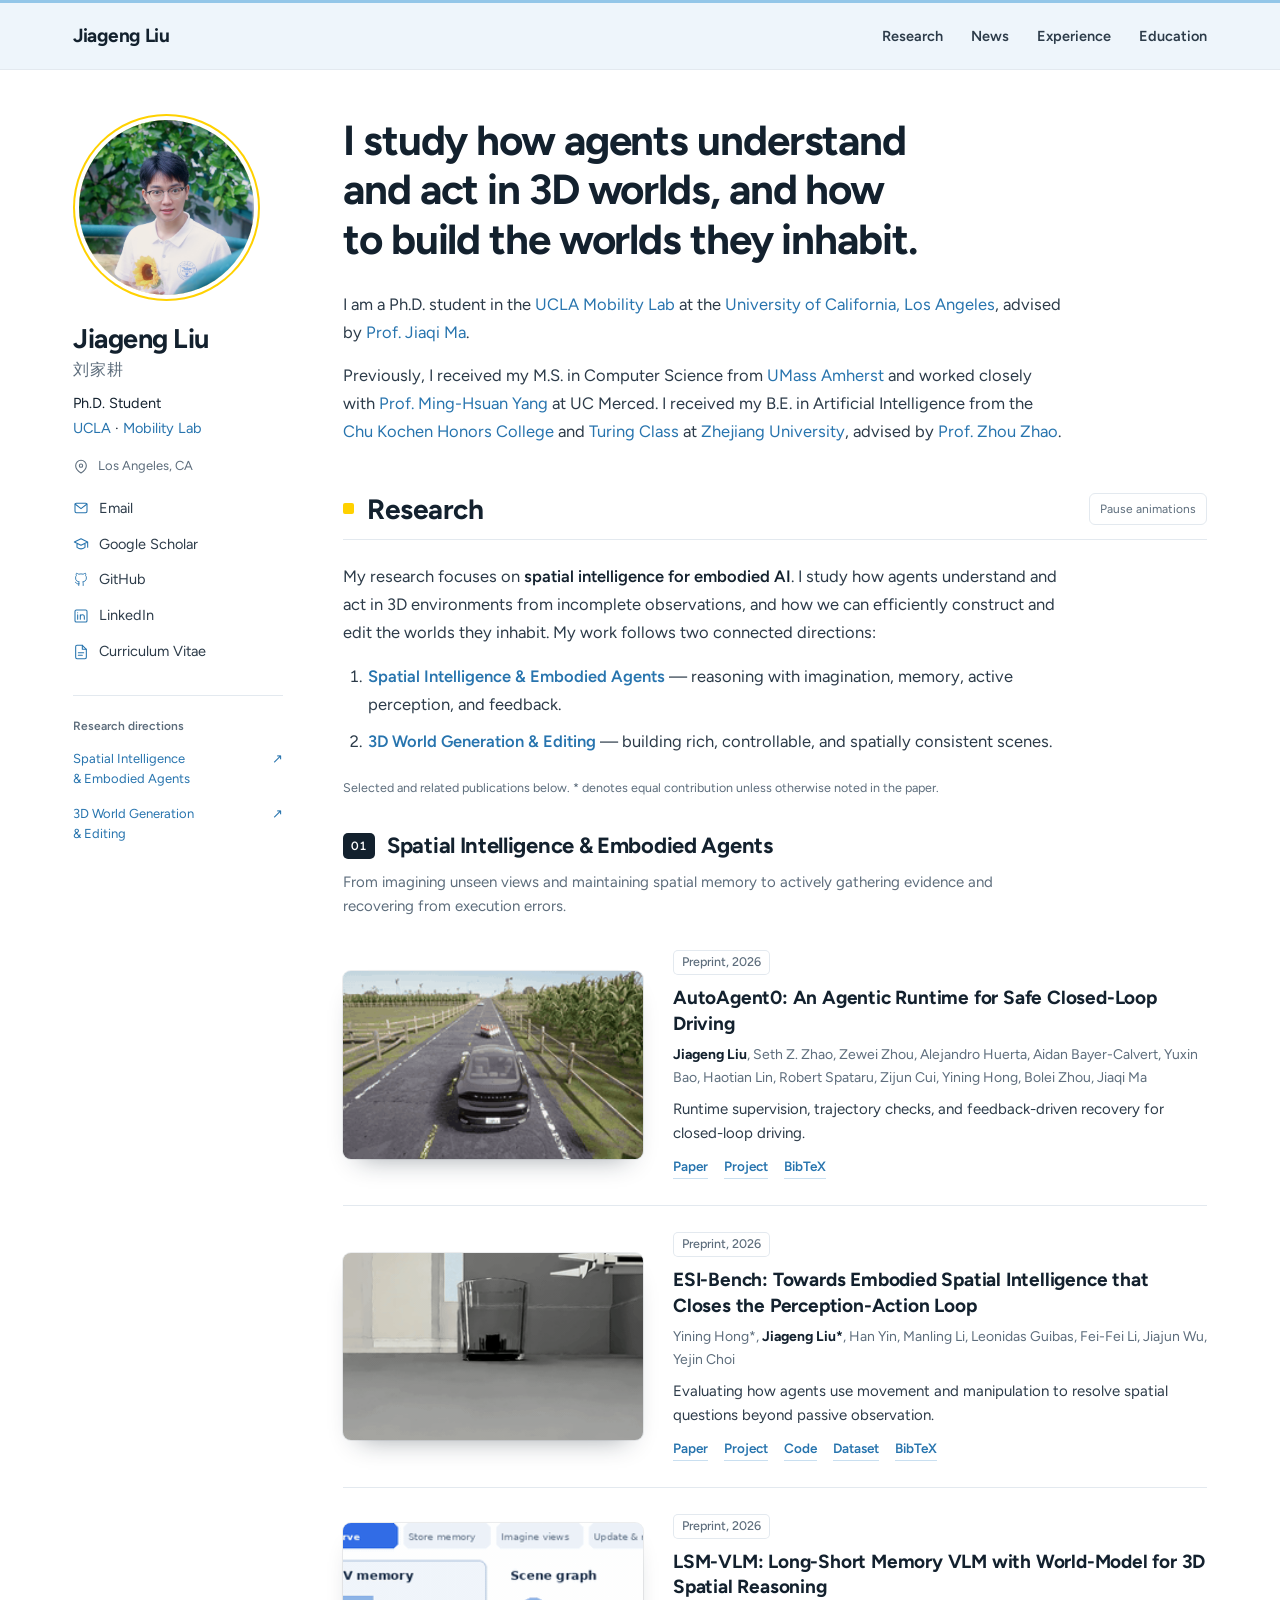
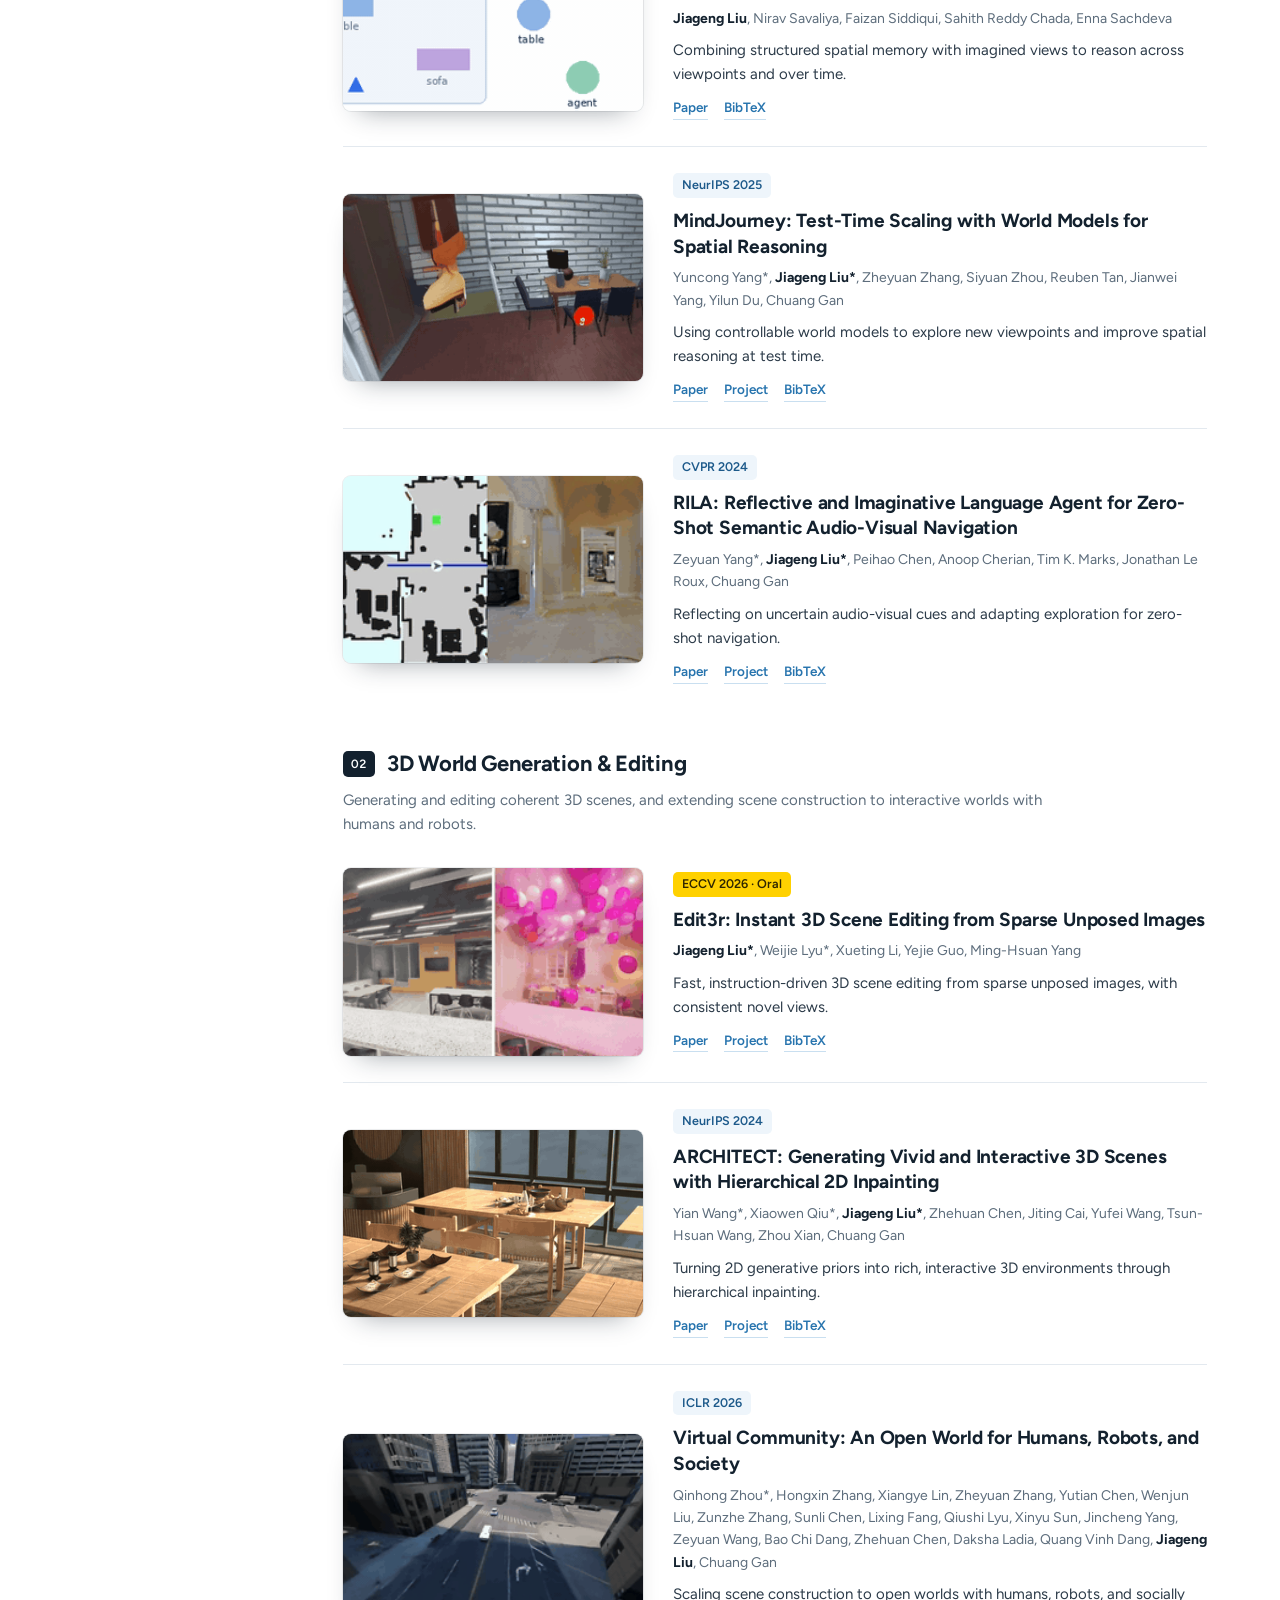
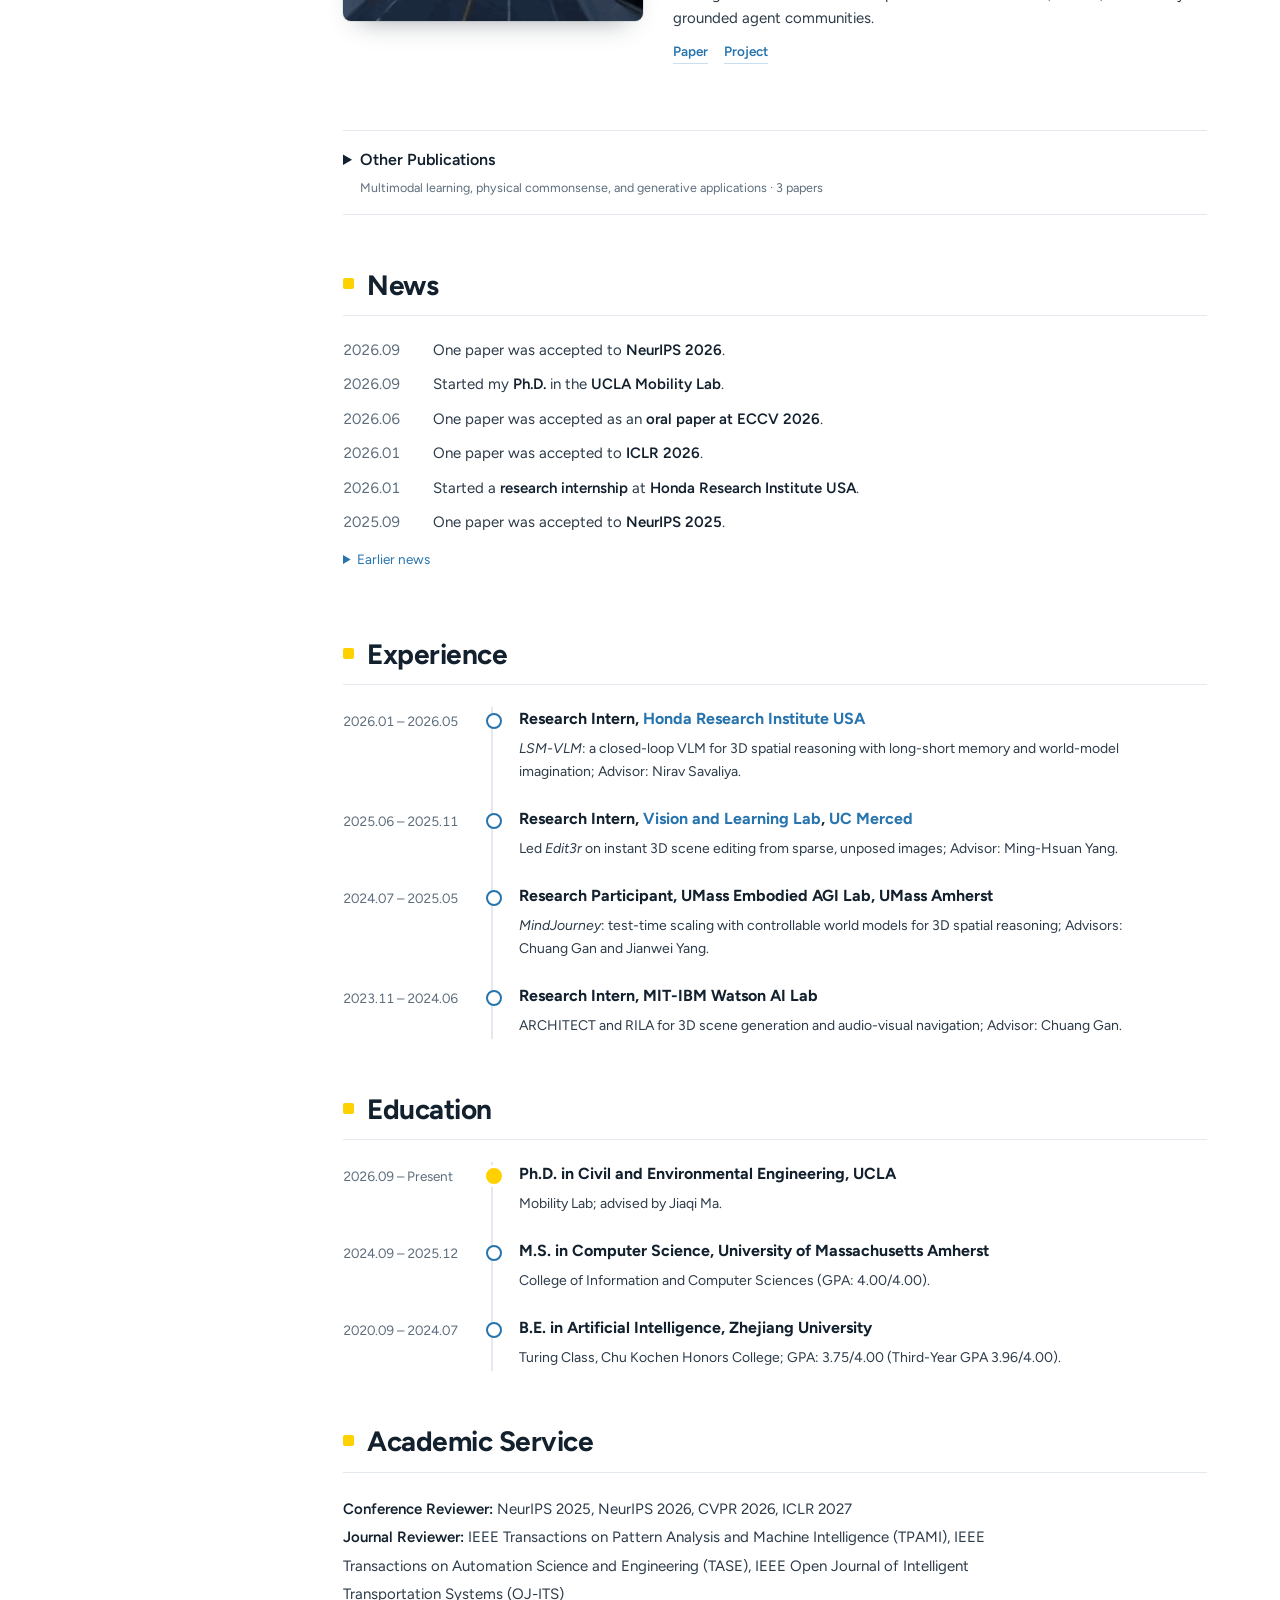
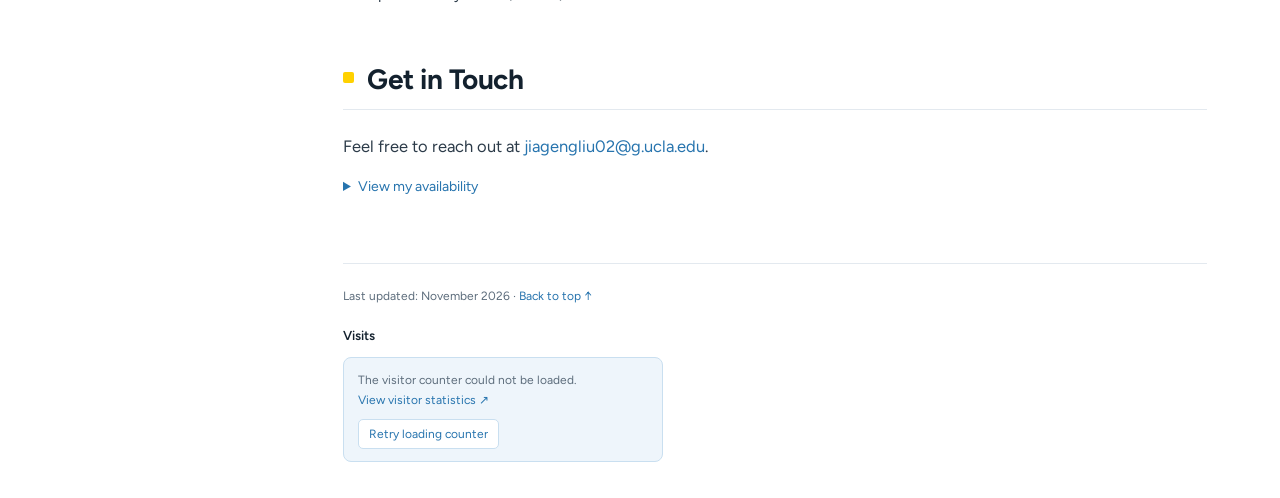
==== commit 5537a7a4: "Switch site typeface to Figtree Use Figtree for headings and body in place of Newsreader + Inter, an" ====
--- a/index.html
+++ b/index.html
@@ -8,9 +8,8 @@
   <meta name="theme-color" content="#93c6e8">
   <title>Jiageng Liu | Spatial Intelligence &amp; Embodied AI</title>
   <link rel="icon" href="img/ucla-favicon.ico" type="image/x-icon">
-  <link rel="preload" href="fonts/inter-latin-variable.woff2" as="font" type="font/woff2" crossorigin>
-  <link rel="preload" href="fonts/newsreader-latin-variable.woff2" as="font" type="font/woff2" crossorigin>
-  <link rel="stylesheet" href="stylesheet.css?v=30a0d3988358">
+  <link rel="preload" href="fonts/figtree-latin-variable.woff2" as="font" type="font/woff2" crossorigin>
+  <link rel="stylesheet" href="stylesheet.css?v=ae4d51237af4">
 </head>
 <body>
 <a class="skip-link" href="#main">Skip to content</a>
--- a/stylesheet.css
+++ b/stylesheet.css
@@ -1,23 +1,16 @@
 @font-face {
-  font-family: "Inter";
+  font-family: "Figtree";
   font-style: normal;
-  font-weight: 100 900;
+  font-weight: 300 900;
   font-display: swap;
-  src: url("fonts/inter-latin-variable.woff2") format("woff2");
+  src: url("fonts/figtree-latin-variable.woff2") format("woff2");
 }
 @font-face {
-  font-family: "Inter";
+  font-family: "Figtree";
   font-style: italic;
-  font-weight: 100 900;
+  font-weight: 300 900;
   font-display: swap;
-  src: url("fonts/inter-latin-variable-italic.woff2") format("woff2");
-}
-@font-face {
-  font-family: "Newsreader";
-  font-style: normal;
-  font-weight: 200 800;
-  font-display: swap;
-  src: url("fonts/newsreader-latin-variable.woff2") format("woff2");
+  src: url("fonts/figtree-latin-variable-italic.woff2") format("woff2");
 }
 :root {
   color-scheme: light;
@@ -36,8 +29,7 @@
   --preview-width: 300px;
   --preview-ratio: 8 / 5;
   --measure: 720px;
-  --sans: "Inter", "Helvetica Neue", "PingFang SC", "Microsoft YaHei", Arial, sans-serif;
-  --serif: "Newsreader", "Iowan Old Style", Georgia, "Songti SC", serif;
+  --sans: "Figtree", "Avenir Next", "PingFang SC", "Microsoft YaHei", Arial, sans-serif;
 }
 * { box-sizing: border-box; }
 html { scroll-padding-top: 90px; }
@@ -46,7 +38,7 @@
   background: var(--surface);
   color: var(--ink);
   font-family: var(--sans);
-  font-size: 16px;
+  font-size: 16.5px;
   line-height: 1.7;
   -webkit-font-smoothing: antialiased;
 }
@@ -57,7 +49,7 @@
 p { margin: 0 0 15px; }
 strong { color: var(--strong); font-weight: 600; }
 h1, h2, h3, h4 { color: var(--strong); line-height: 1.3; font-weight: 600; }
-h2 { display: flex; align-items: center; gap: 13px; margin: 0 0 22px; padding-bottom: 12px; border-bottom: 1px solid var(--line); font-family: var(--serif); font-size: 30px; font-weight: 500; letter-spacing: -.3px; }
+h2 { display: flex; align-items: center; gap: 13px; margin: 0 0 22px; padding-bottom: 12px; border-bottom: 1px solid var(--line); font-size: 28px; font-weight: 700; letter-spacing: -.5px; }
 h2::before { content: ""; flex: 0 0 11px; height: 11px; margin-top: -2px; border-radius: 2px; background: var(--gold); }
 button { font: inherit; }
 [hidden] { display: none !important; }
@@ -68,14 +60,14 @@
 .top-nav { max-width: 1190px; margin: auto; padding: 17px 28px; display: flex; align-items: center; justify-content: space-between; gap: 24px; }
 .top-nav a { color: var(--ink); }
 .top-nav a:hover { color: var(--accent); }
-.top-nav .home-link { color: var(--strong); font-family: var(--serif); font-weight: 600; font-size: 21px; letter-spacing: -.2px; }
-.nav-links { display: flex; gap: 28px; font-size: 14px; font-weight: 500; }
+.top-nav .home-link { color: var(--strong); font-weight: 700; font-size: 19px; letter-spacing: -.3px; }
+.nav-links { display: flex; gap: 28px; font-size: 14.5px; font-weight: 600; }
 .site-layout { display: grid; grid-template-columns: 210px minmax(0, 1fr); gap: 60px; max-width: 1190px; padding: 44px 28px 0; margin: auto; }
-.sidebar { position: sticky; top: 28px; align-self: start; font-size: 14px; }
+.sidebar { position: sticky; top: 28px; align-self: start; font-size: 14.5px; }
 .portrait-link { display: block; width: 175px; margin: 6px 0 26px 6px; }
 .portrait { display: block; width: 175px; height: 175px; object-fit: cover; object-position: 50% 39%; border-radius: 50%; box-shadow: 0 0 0 4px var(--surface), 0 0 0 6px var(--gold); }
-.sidebar h1 { margin: 0 0 10px; font-family: var(--serif); font-size: 29px; font-weight: 600; letter-spacing: -.4px; }
-.sidebar h1 span { display: block; margin-top: 4px; color: var(--muted); font-family: var(--sans); font-size: 16px; font-weight: 400; letter-spacing: 1px; }
+.sidebar h1 { margin: 0 0 10px; font-size: 27px; font-weight: 700; letter-spacing: -.5px; }
+.sidebar h1 span { display: block; margin-top: 4px; color: var(--muted); font-size: 16px; font-weight: 400; letter-spacing: 1px; }
 .role { line-height: 1.7; margin-bottom: 15px; color: var(--strong); }
 .location { display: flex; align-items: center; gap: 9px; font-size: 13px; color: var(--muted); }
 .sidebar svg { width: 16px; height: 16px; flex: 0 0 16px; }
@@ -92,7 +84,7 @@
 main > section { margin-bottom: 52px; }
 main > section > p { max-width: var(--measure); }
 #about { margin-bottom: 46px; }
-.lede { max-width: 17.5em; margin: 2px 0 26px; color: var(--strong); font-family: var(--serif); font-size: 44px; font-weight: 500; line-height: 1.14; letter-spacing: -.9px; text-wrap: balance; }
+.lede { max-width: 18em; margin: 2px 0 26px; color: var(--strong); font-size: 42px; font-weight: 700; line-height: 1.17; letter-spacing: -1.1px; text-wrap: balance; }
 .section-heading { display: flex; justify-content: space-between; align-items: center; gap: 16px; padding-bottom: 12px; margin-bottom: 22px; border-bottom: 1px solid var(--line); }
 .section-heading h2 { padding: 0; border: 0; margin: 0; }
 #animation-toggle { background: var(--surface); color: var(--muted); border: 1px solid var(--line); border-radius: 6px; padding: 5px 10px; cursor: pointer; font-size: 12px; white-space: nowrap; }
@@ -103,9 +95,9 @@
 .publication-note { font-size: 12.5px; color: var(--muted); margin: 22px 0 34px; }
 .research-group { margin-bottom: 40px; scroll-margin-top: 26px; }
 .direction-heading { display: flex; align-items: center; gap: 12px; }
-.direction-heading h3 { font-family: var(--serif); font-size: 24px; font-weight: 500; margin: 0; letter-spacing: -.2px; }
+.direction-heading h3 { font-size: 22px; font-weight: 700; margin: 0; letter-spacing: -.3px; }
 .direction-number { display: inline-flex; align-items: center; justify-content: center; flex: 0 0 32px; height: 26px; border-radius: 5px; background: var(--strong); color: #fff; font-size: 12px; font-weight: 600; font-variant-numeric: tabular-nums; }
-.direction-description { max-width: var(--measure); color: var(--muted); font-size: 14.5px; margin: 10px 0 6px; line-height: 1.6; }
+.direction-description { max-width: var(--measure); color: var(--muted); font-size: 15px; margin: 10px 0 6px; line-height: 1.6; }
 .publication { display: grid; grid-template-columns: var(--preview-width) minmax(0, 1fr); gap: 30px; align-items: center; padding: 26px 0; border-bottom: 1px solid var(--line); }
 .publication:last-child { border-bottom: 0; }
 .paper-visual { display: block; width: var(--preview-width); max-width: 100%; aspect-ratio: var(--preview-ratio); overflow: hidden; border-radius: 8px; background: var(--accent-soft); box-shadow: 0 0 0 1px rgba(19, 33, 46, .08), 0 14px 26px -16px rgba(19, 33, 46, .45); transition: transform .18s ease, box-shadow .18s ease; }
@@ -113,16 +105,16 @@
 .project-preview, .project-preview img { display: block; width: 100%; height: 100%; }
 .project-preview img { object-fit: cover; object-position: center; }
 .paper-content { display: flex; flex-direction: column; align-items: flex-start; min-width: 0; }
-.paper-content h4 { font-size: 18.5px; font-weight: 650; line-height: 1.35; letter-spacing: -.2px; margin: 0 0 8px; }
+.paper-content h4 { font-size: 19px; font-weight: 700; line-height: 1.35; letter-spacing: -.2px; margin: 0 0 8px; }
 .paper-content h4 a { color: var(--strong); }
 .paper-content h4 a:hover { color: var(--accent); text-decoration: none; }
-.paper-authors { color: var(--muted); font-size: 13.5px; line-height: 1.6; margin: 0 0 8px; }
-.paper-authors .highlight { color: var(--strong); font-weight: 650; }
-.paper-venue { order: -1; margin: 0 0 10px; padding: 3px 9px; border-radius: 5px; background: var(--accent-soft); color: #1c598a; font-size: 12px; font-weight: 600; line-height: 1.5; }
+.paper-authors { color: var(--muted); font-size: 14px; line-height: 1.6; margin: 0 0 8px; }
+.paper-authors .highlight { color: var(--strong); font-weight: 700; }
+.paper-venue { order: -1; margin: 0 0 10px; padding: 3px 9px; border-radius: 5px; background: var(--accent-soft); color: #1c598a; font-size: 12.5px; font-weight: 600; line-height: 1.5; }
 .paper-venue.oral { background: var(--gold); color: var(--gold-ink); }
 .paper-venue.preprint { background: transparent; box-shadow: inset 0 0 0 1px var(--line); color: var(--muted); font-weight: 500; }
-.paper-description { font-size: 14.5px; line-height: 1.6; margin: 0 0 10px; }
-.paper-links { display: flex; flex-wrap: wrap; gap: 5px 16px; font-size: 13px; font-weight: 500; }
+.paper-description { font-size: 15px; line-height: 1.6; margin: 0 0 10px; }
+.paper-links { display: flex; flex-wrap: wrap; gap: 5px 16px; font-size: 13.5px; font-weight: 600; }
 .paper-links a { border-bottom: 1px solid var(--accent-line); }
 .paper-links a:hover { border-bottom-color: var(--accent-hover); text-decoration: none; }
 summary { cursor: pointer; }
@@ -130,20 +122,20 @@
 .other-publications > summary { color: var(--strong); font-weight: 600; font-size: 16px; }
 .other-publications > summary span { display: block; padding-left: 17px; margin-top: 4px; color: var(--muted); font-weight: 400; font-size: 12.5px; }
 .news-list { list-style: none; padding: 0; margin: 0 0 12px; }
-.news-list li { display: grid; grid-template-columns: 75px minmax(0, 1fr); gap: 15px; margin-bottom: 9px; font-size: 14.5px; }
+.news-list li { display: grid; grid-template-columns: 75px minmax(0, 1fr); gap: 15px; margin-bottom: 9px; font-size: 15px; }
 .news-list time { color: var(--muted); font-variant-numeric: tabular-nums; }
 .older-news { font-size: 13.5px; }
 .older-news summary { color: var(--accent); margin-bottom: 13px; }
 .timeline { list-style: none; padding: 0; margin: 0; }
 .timeline li { display: grid; grid-template-columns: 128px minmax(0, 1fr); gap: 20px; }
-.timeline-date { font-size: 13px; color: var(--muted); padding-top: 3px; font-variant-numeric: tabular-nums; }
+.timeline-date { font-size: 13.5px; color: var(--muted); padding-top: 3px; font-variant-numeric: tabular-nums; }
 .timeline li > div { position: relative; padding: 0 0 24px 26px; border-left: 2px solid var(--line); }
 .timeline li:last-child > div { padding-bottom: 2px; }
 .timeline li > div::before { content: ""; position: absolute; left: -7px; top: 6px; width: 12px; height: 12px; border-radius: 50%; background: var(--surface); border: 2px solid var(--accent); }
 .timeline li.current > div::before { background: var(--gold); border-color: var(--gold); box-shadow: 0 0 0 3px var(--surface); }
-.timeline h3 { margin: 0 0 5px; font-size: 15.5px; line-height: 1.55; }
-.timeline p { max-width: 640px; font-size: 13.5px; line-height: 1.65; margin: 0; }
-#service p { font-size: 14.5px; line-height: 1.9; }
+.timeline h3 { margin: 0 0 5px; font-size: 16px; font-weight: 700; line-height: 1.55; }
+.timeline p { max-width: 640px; font-size: 14px; line-height: 1.65; margin: 0; }
+#service p { font-size: 15px; line-height: 1.9; }
 .availability { font-size: 14px; }
 .availability summary { color: var(--accent); margin-bottom: 12px; }
 .availability p { color: var(--muted); font-size: 12px; }
@@ -162,14 +154,14 @@
 @media (max-width: 1000px) {
   :root { --preview-width: 230px; }
   .site-layout { grid-template-columns: 185px minmax(0, 1fr); gap: 34px; padding: 32px 24px 0; }
-  .lede { font-size: 35px; letter-spacing: -.6px; }
+  .lede { font-size: 34px; letter-spacing: -.8px; }
   .publication { gap: 22px; }
   .direction-heading h3 { font-size: 21px; }
 }
 @media (max-width: 760px) {
   body { font-size: 15px; }
   .top-nav { padding: 14px 20px; gap: 18px; }
-  .top-nav .home-link { font-size: 19px; }
+  .top-nav .home-link { font-size: 18px; }
   .nav-links { gap: 16px; font-size: 12px; flex-wrap: wrap; justify-content: flex-end; }
   .nav-links a[href="#experience"], .nav-links a[href="#education"] { display: none; }
   .site-layout { display: block; padding: 28px 20px 0; }
@@ -184,9 +176,9 @@
   .profile-links li { margin: 0; font-size: 12px; }
   .profile-links svg { display: none; }
   .research-nav { display: none; }
-  h2 { font-size: 26px; gap: 11px; }
+  h2 { font-size: 25px; gap: 11px; }
   h2::before { flex-basis: 10px; height: 10px; }
-  .lede { font-size: 31px; }
+  .lede { font-size: 30px; }
   .publication { gap: 20px; }
   .timeline li { grid-template-columns: 118px minmax(0, 1fr); gap: 16px; }
 }
@@ -195,7 +187,7 @@
   .sidebar { grid-template-columns: 88px minmax(0, 1fr); gap: 20px; }
   .portrait-link, .portrait { width: 82px; height: 82px; }
   .sidebar h1 span { display: block; margin: 4px 0 0; }
-  .lede { font-size: 27px; letter-spacing: -.4px; }
+  .lede { font-size: 26px; letter-spacing: -.6px; }
   .publication { grid-template-columns: 1fr; gap: 16px; padding: 26px 0; }
   .paper-visual { width: 100%; }
   .paper-content h4 { font-size: 17px; }
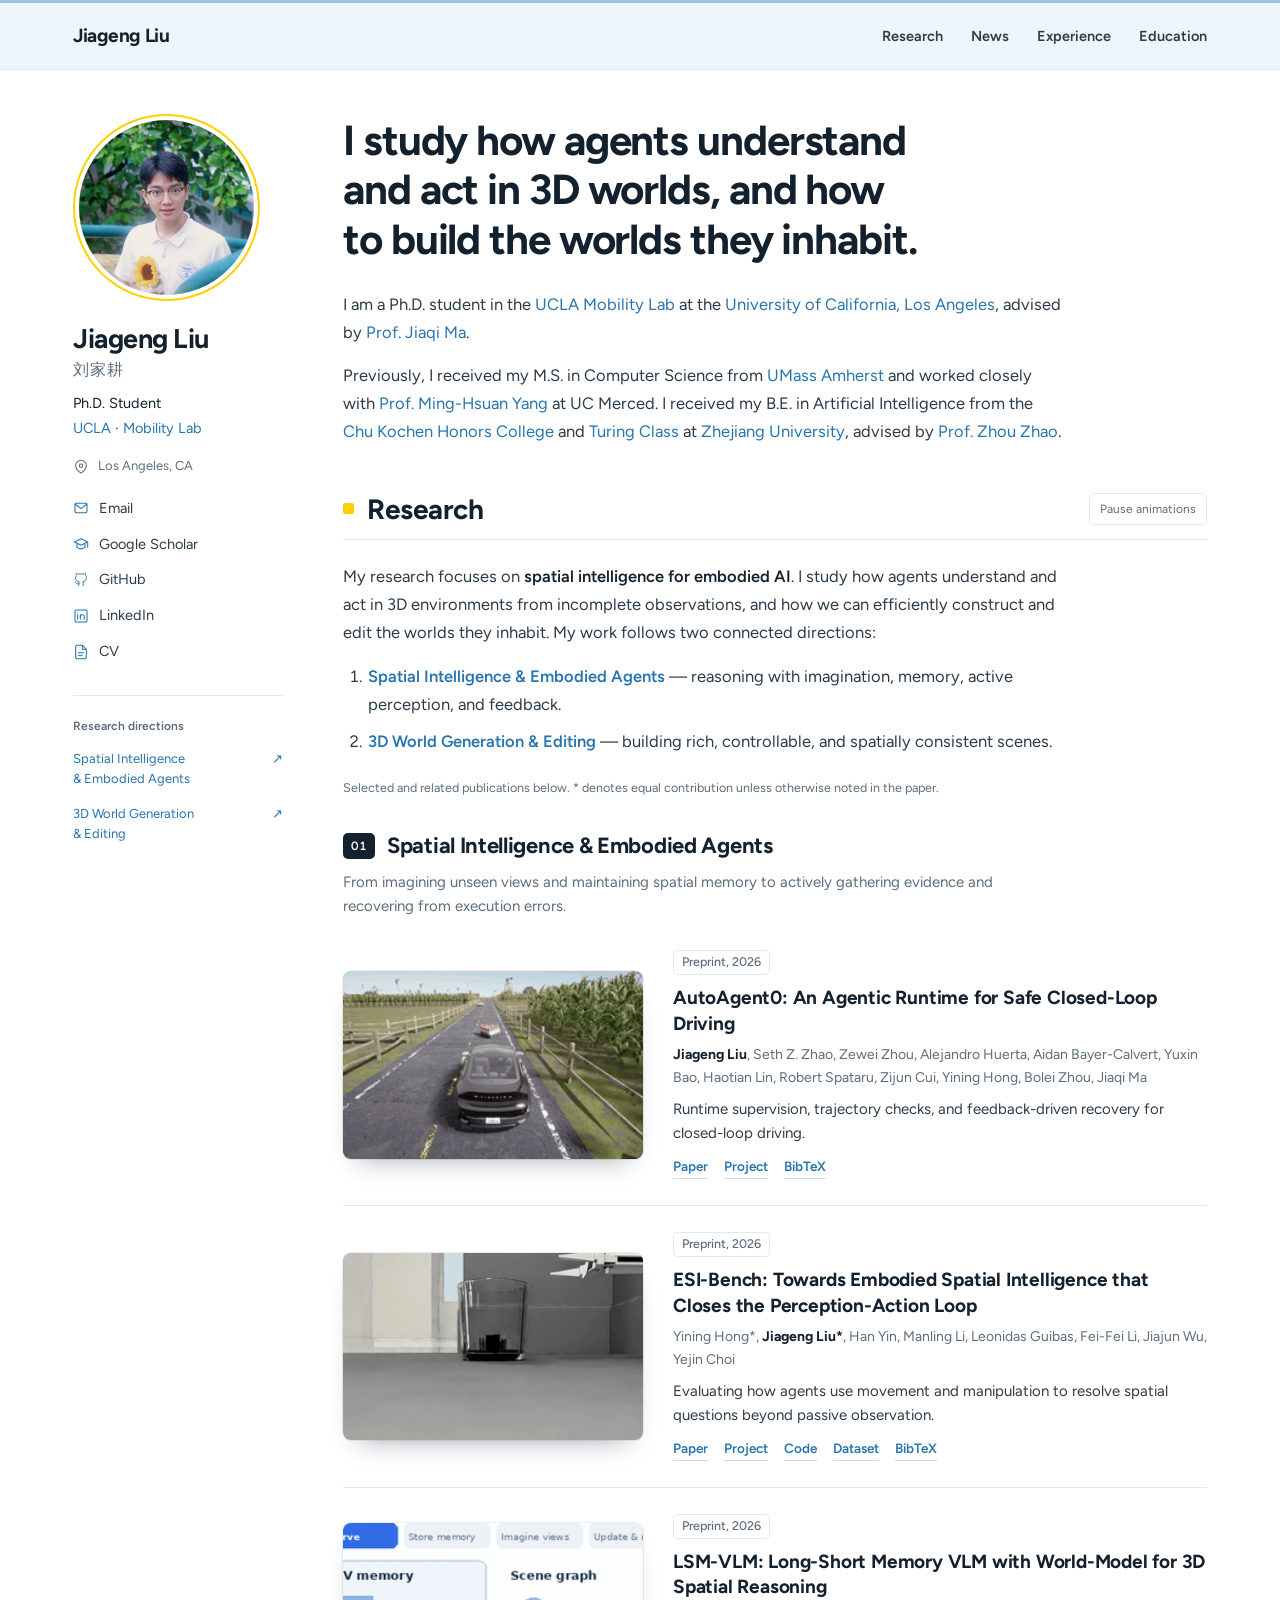
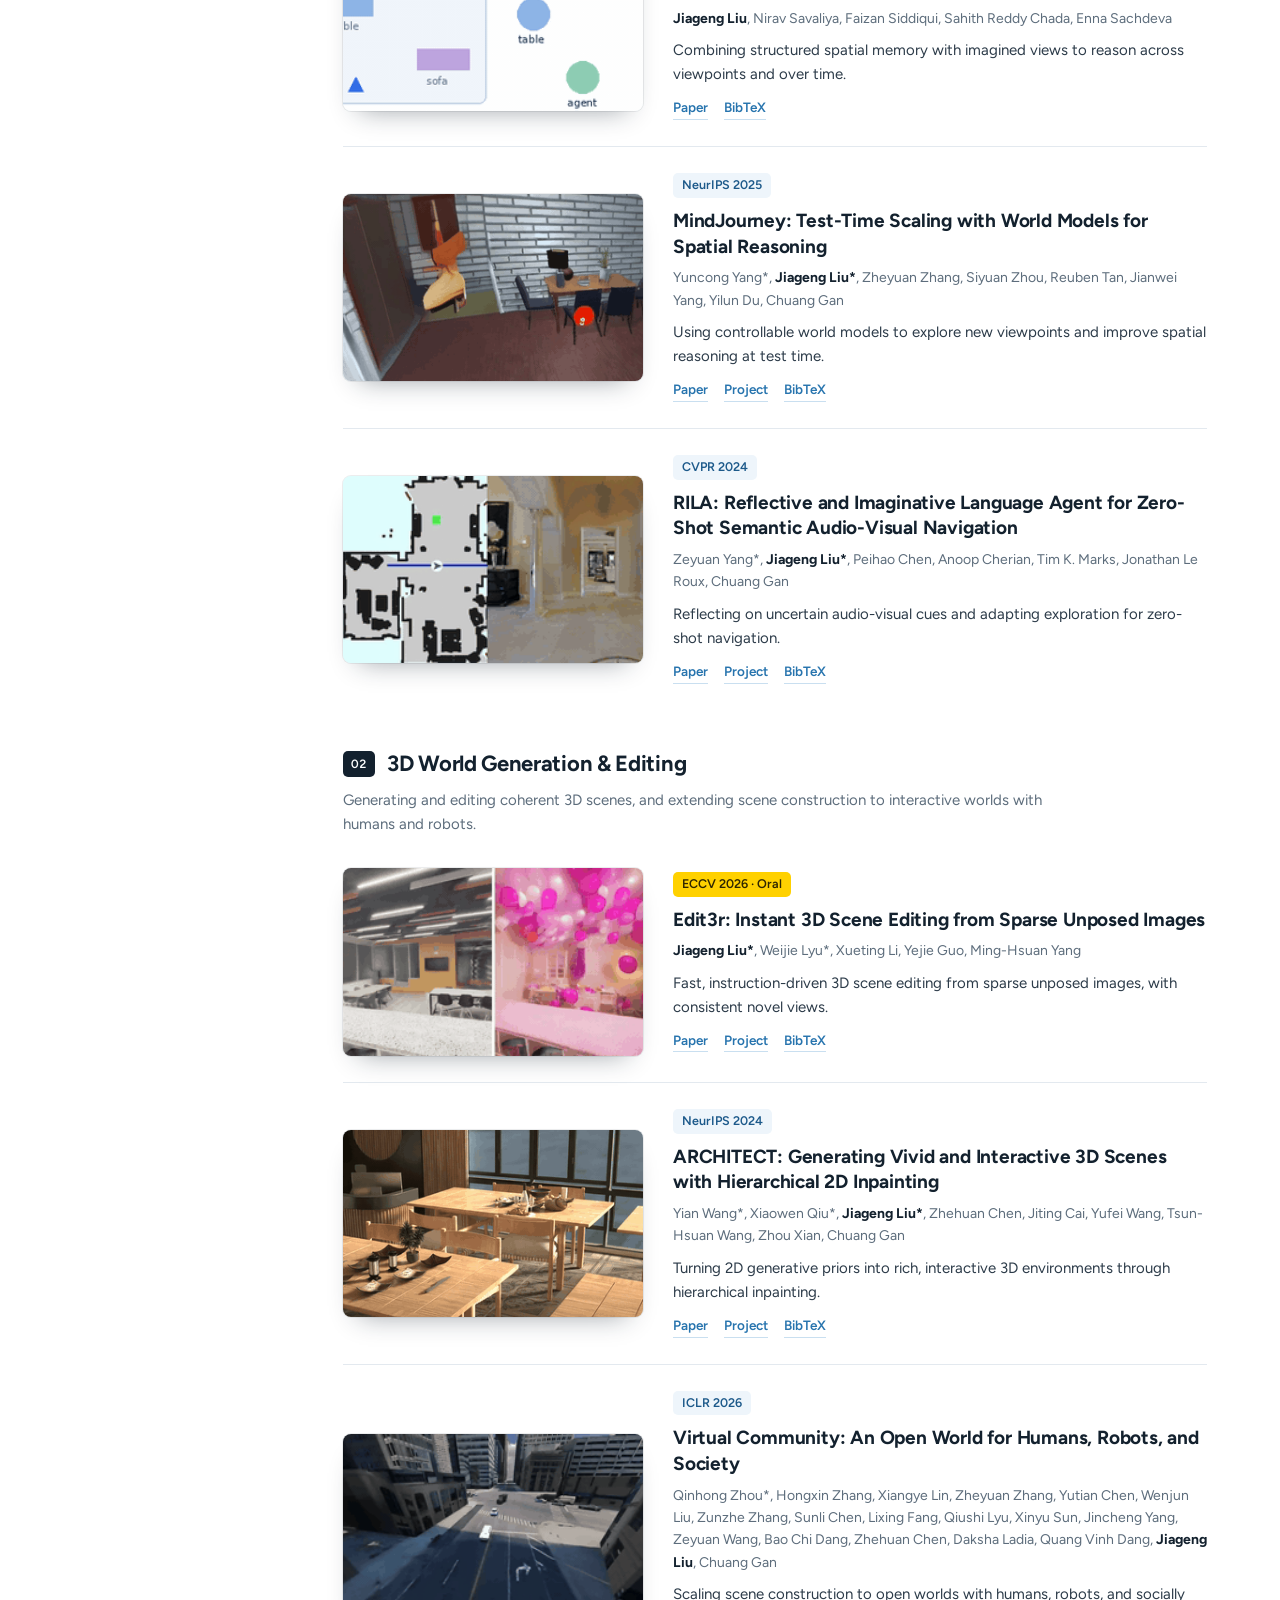
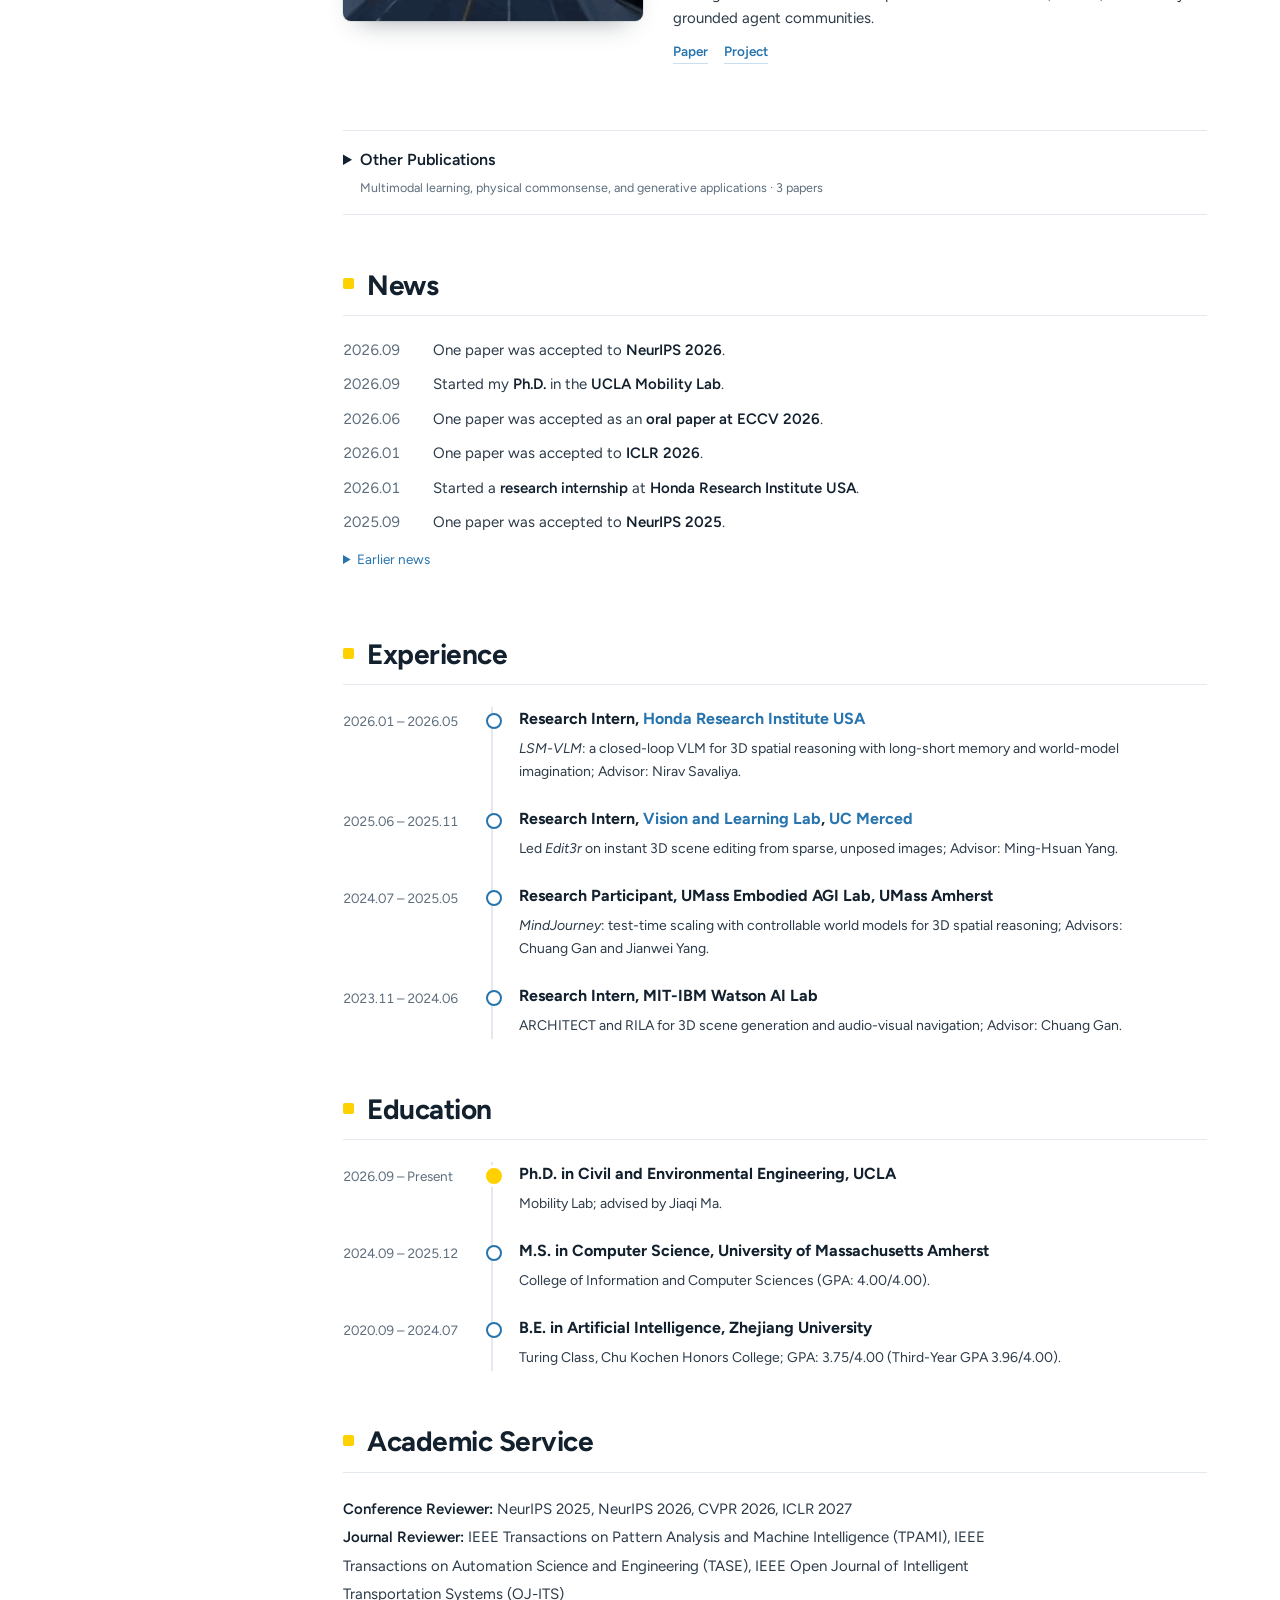
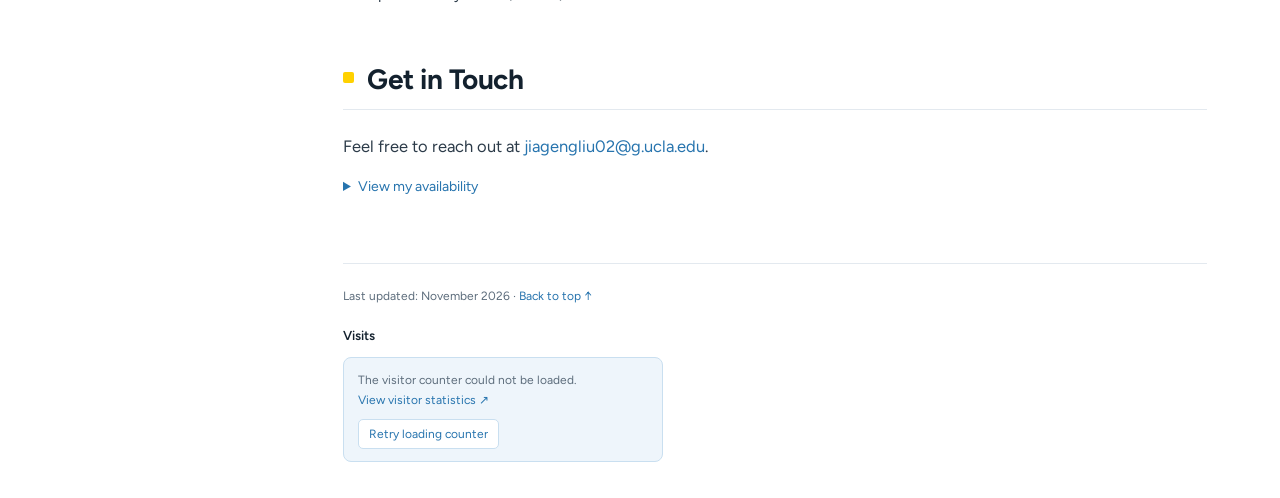
==== commit 62f3beda: "Show ZJU video link in link colour; shorten CV label Co-Authored-By: Claude Fable 5.2 <noreply@anthr" ====
--- a/index.html
+++ b/index.html
@@ -9,7 +9,7 @@
   <title>Jiageng Liu | Spatial Intelligence &amp; Embodied AI</title>
   <link rel="icon" href="img/ucla-favicon.ico" type="image/x-icon">
   <link rel="preload" href="fonts/figtree-latin-variable.woff2" as="font" type="font/woff2" crossorigin>
-  <link rel="stylesheet" href="stylesheet.css?v=ae4d51237af4">
+  <link rel="stylesheet" href="stylesheet.css?v=204b9b72efba">
 </head>
 <body>
 <a class="skip-link" href="#main">Skip to content</a>
@@ -31,7 +31,7 @@
         <li><a href="https://scholar.google.com/citations?hl=en&amp;user=h9oPTX8AAAAJ"><svg width="16" height="16" viewBox="0 0 24 24" fill="none" stroke="currentColor" stroke-width="1.6" stroke-linecap="round" stroke-linejoin="round" aria-hidden="true"><path d="m2 9 10-5 10 5-10 5-10-5Zm4 2v6c4 3 8 3 12 0v-6M22 9v8"/></svg><span>Google Scholar</span></a></li>
         <li><a href="https://github.com/jiagengliu02"><svg width="16" height="16" viewBox="0 0 24 24" fill="none" stroke="currentColor" stroke-width="1.6" stroke-linecap="round" stroke-linejoin="round" aria-hidden="true"><path d="M9 19c-5 1.5-5-2.5-7-3m14 6v-4a3.5 3.5 0 0 0-1-2.7c3.3-.4 6.8-1.6 6.8-7A5.5 5.5 0 0 0 20.3 4a5 5 0 0 0-.1-4s-1.2-.4-4.2 1.6a14 14 0 0 0-8 0C5-.4 3.8 0 3.8 0a5 5 0 0 0-.1 4A5.5 5.5 0 0 0 2.2 8.3c0 5.4 3.5 6.6 6.8 7A3.5 3.5 0 0 0 8 18v4" transform="translate(2 2) scale(.83)"/></svg><span>GitHub</span></a></li>
         <li><a href="https://www.linkedin.com/in/jiageng-liu-07a7b1326"><svg width="16" height="16" viewBox="0 0 24 24" fill="none" stroke="currentColor" stroke-width="1.6" stroke-linecap="round" stroke-linejoin="round" aria-hidden="true"><rect x="3" y="3" width="18" height="18" rx="2"/><path d="M7 10v7M7 7v.1M11 17v-7m0 3a3 3 0 0 1 6 0v4"/></svg><span>LinkedIn</span></a></li>
-        <li><a href="files/cv_2026.11.pdf"><svg width="16" height="16" viewBox="0 0 24 24" fill="none" stroke="currentColor" stroke-width="1.6" stroke-linecap="round" stroke-linejoin="round" aria-hidden="true"><path d="M14 2H6a2 2 0 0 0-2 2v16a2 2 0 0 0 2 2h12a2 2 0 0 0 2-2V8Z"/><path d="M14 2v6h6M8 13h8M8 17h6"/></svg><span>Curriculum Vitae</span></a></li>
+        <li><a href="files/cv_2026.11.pdf"><svg width="16" height="16" viewBox="0 0 24 24" fill="none" stroke="currentColor" stroke-width="1.6" stroke-linecap="round" stroke-linejoin="round" aria-hidden="true"><path d="M14 2H6a2 2 0 0 0-2 2v16a2 2 0 0 0 2 2h12a2 2 0 0 0 2-2V8Z"/><path d="M14 2v6h6M8 13h8M8 17h6"/></svg><span>CV</span></a></li>
       </ul>
       <nav class="research-nav" aria-label="Research directions">
         <p>Research directions</p>
@@ -219,7 +219,7 @@
 <li><time datetime="2023-12">2023.12</time><span>Received the <strong>National Scholarship</strong> in China.</span></li>
 <li><time datetime="2023-09">2023.09</time><span>One paper was accepted to <strong>NeurIPS 2023</strong>.</span></li>
 <li><time datetime="2023-06">2023.06</time><span>Joined <strong>MIT-IBM Watson AI Lab</strong> as an intern.</span></li>
-<li><time datetime="2022-06">2022.06</time><span>I had the honor of starring in <a href="https://www.bilibili.com/video/BV1k3411g7J6/?spm_id_from=333.337.search-card.all.click"> <strong>the promotional video of Zhejiang University</strong></a>.</span></li></ul></details>
+<li><time datetime="2022-06">2022.06</time><span>I had the honor of starring in <a href="https://www.bilibili.com/video/BV1k3411g7J6/?spm_id_from=333.337.search-card.all.click"><strong>the promotional video of Zhejiang University</strong></a>.</span></li></ul></details>
     </section>
     <section id="experience" aria-labelledby="experience-heading">
       <h2 id="experience-heading">Experience</h2>
--- a/stylesheet.css
+++ b/stylesheet.css
@@ -48,6 +48,7 @@
 a:focus-visible, button:focus-visible, summary:focus-visible { outline: 2px solid var(--accent); outline-offset: 5px; }
 p { margin: 0 0 15px; }
 strong { color: var(--strong); font-weight: 600; }
+a strong { color: inherit; }
 h1, h2, h3, h4 { color: var(--strong); line-height: 1.3; font-weight: 600; }
 h2 { display: flex; align-items: center; gap: 13px; margin: 0 0 22px; padding-bottom: 12px; border-bottom: 1px solid var(--line); font-size: 28px; font-weight: 700; letter-spacing: -.5px; }
 h2::before { content: ""; flex: 0 0 11px; height: 11px; margin-top: -2px; border-radius: 2px; background: var(--gold); }
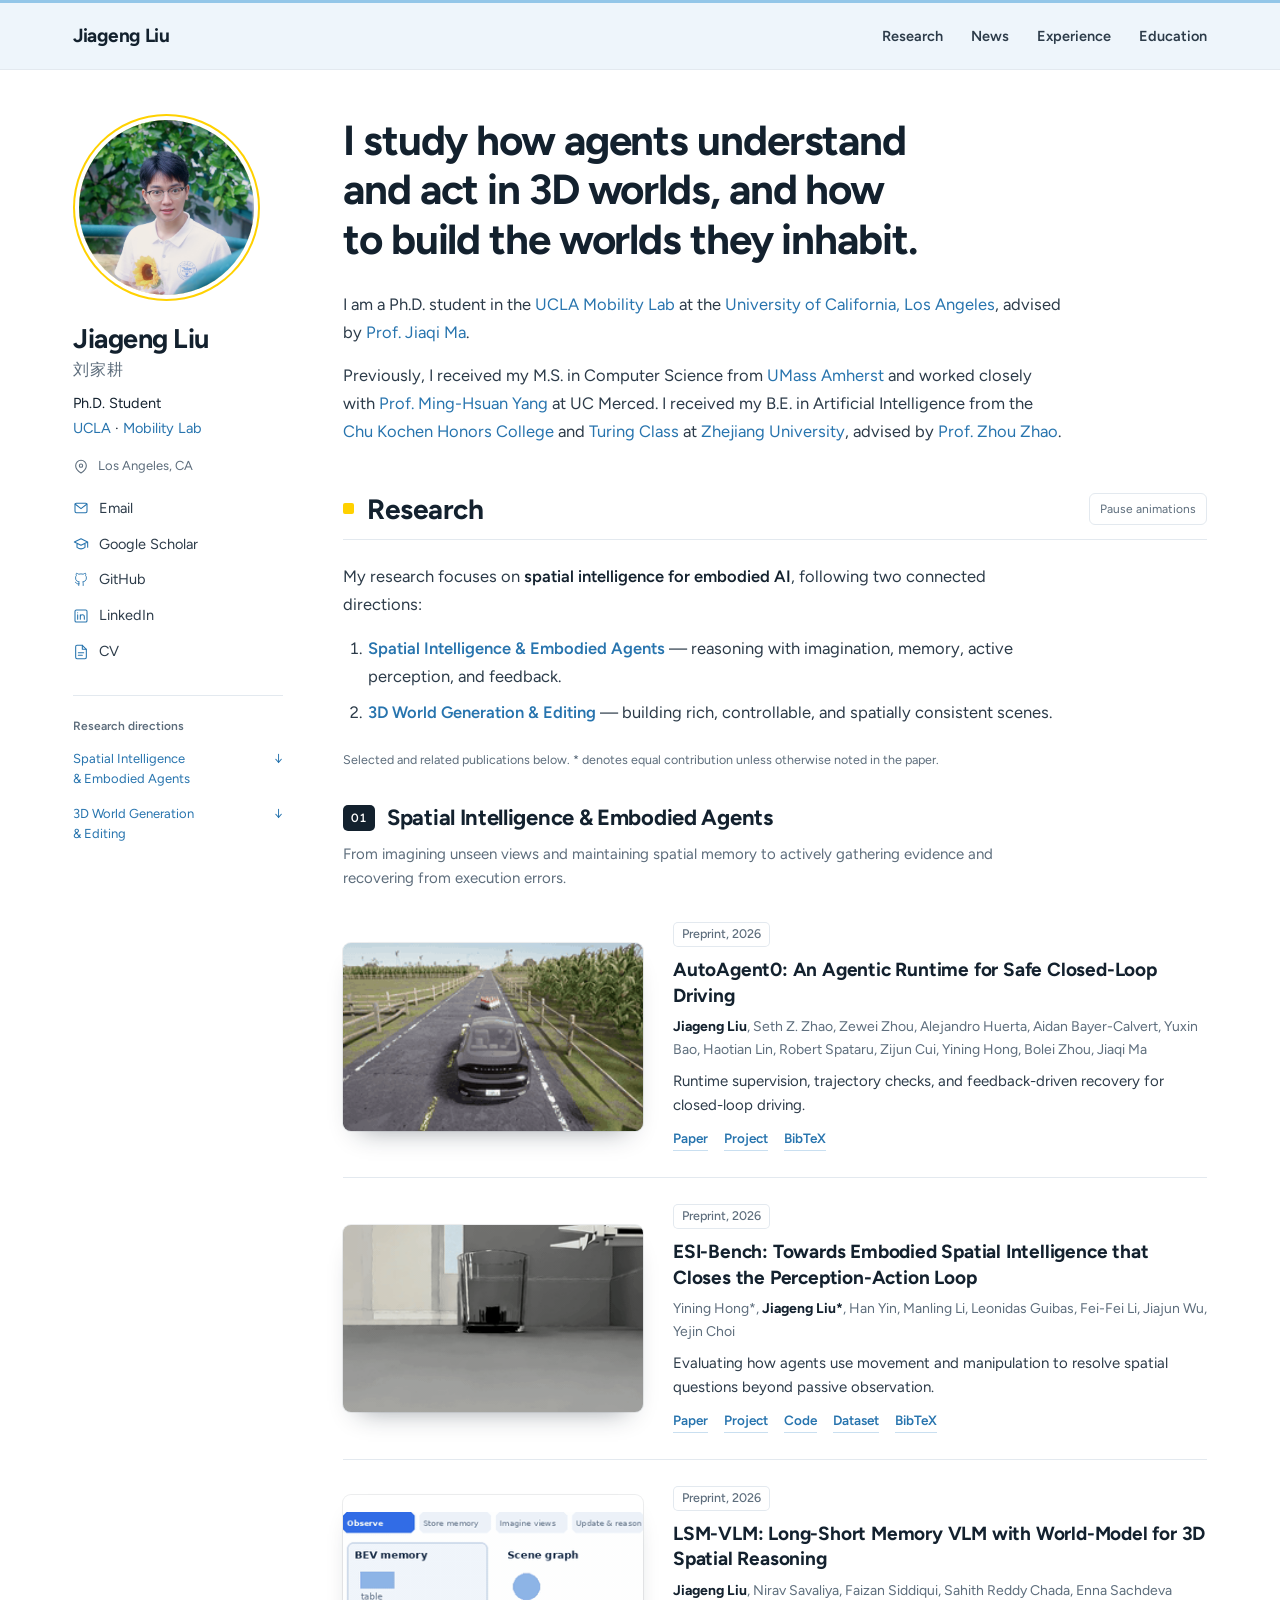
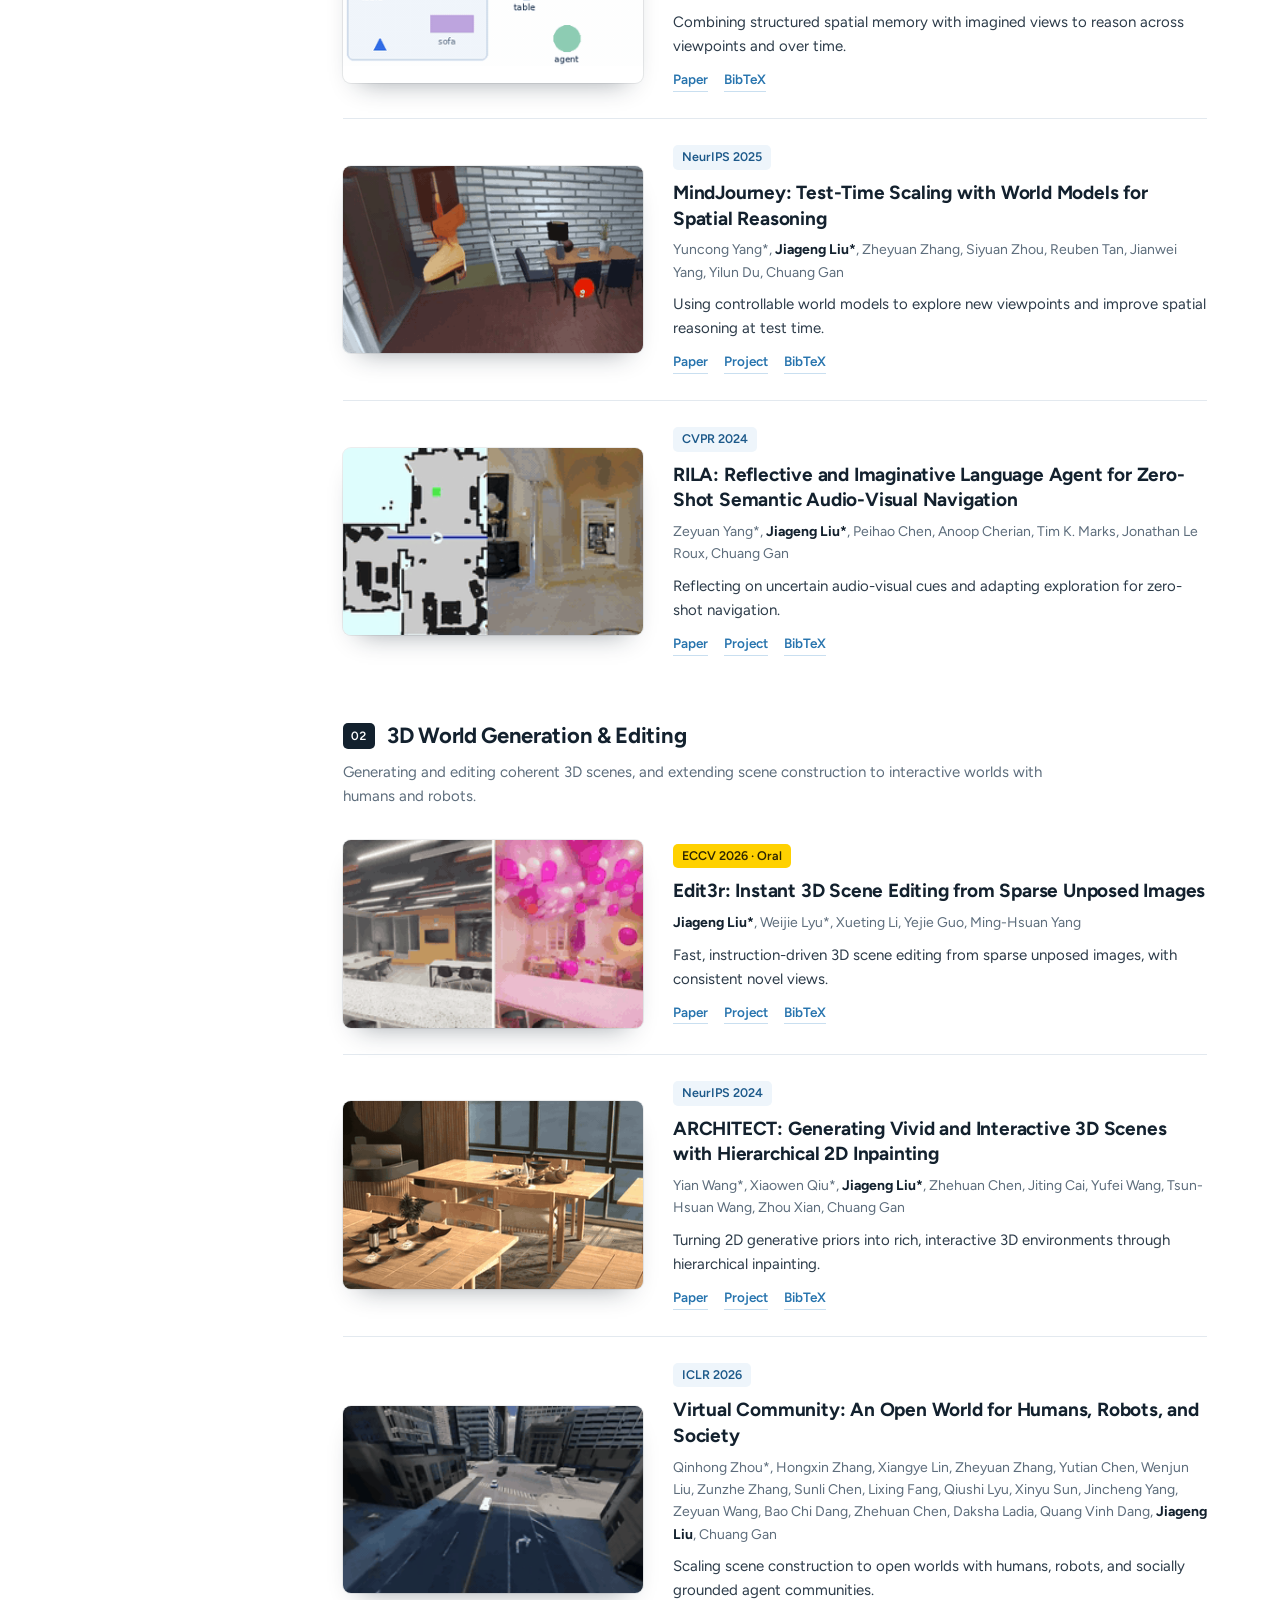
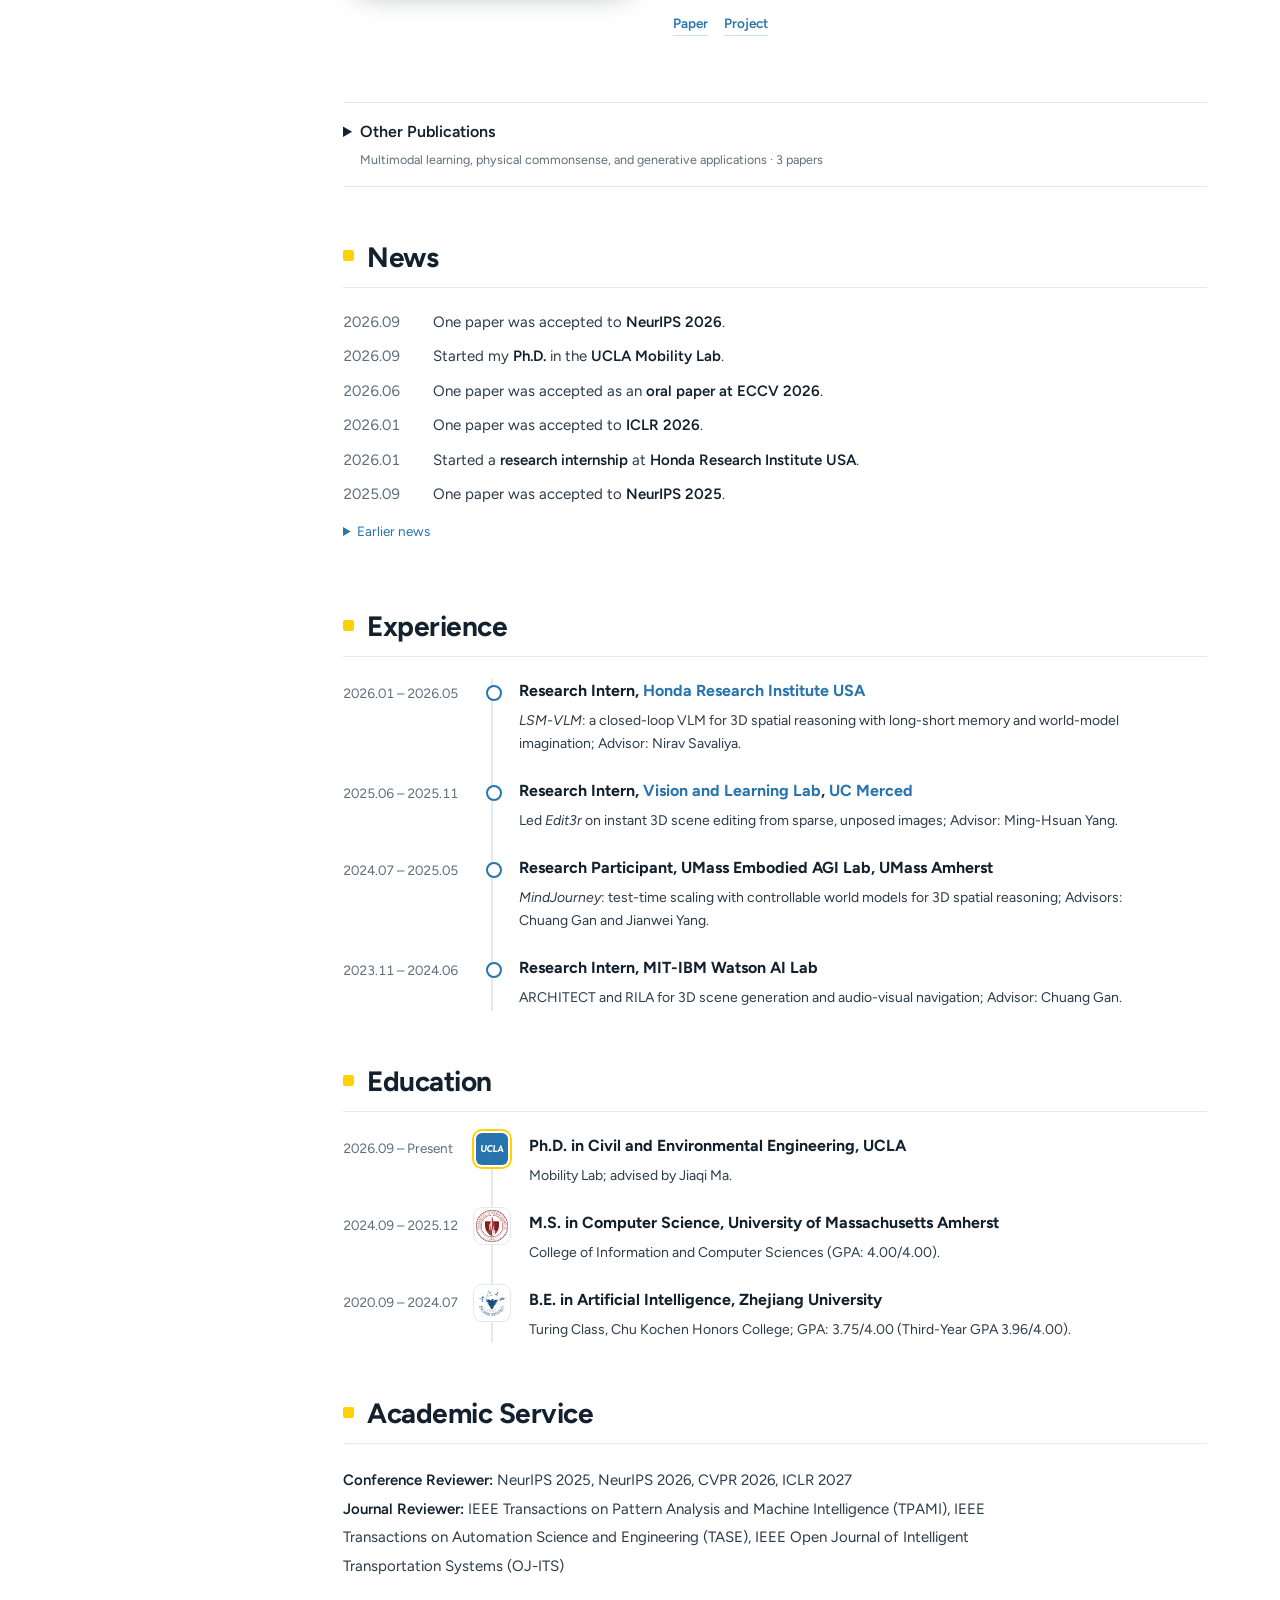
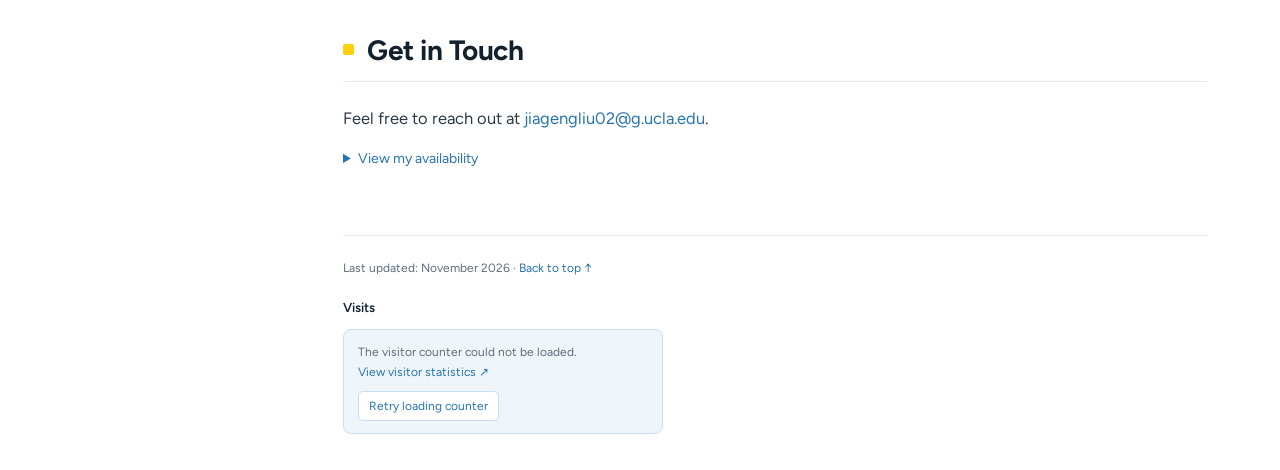
==== commit 2022dfe2: "Polish homepage: share preview, logos, thumbnail and copy fixes - Shorten the Research intro so it n" ====
--- a/index.html
+++ b/index.html
@@ -6,10 +6,21 @@
   <meta name="author" content="Jiageng Liu">
   <meta name="description" content="Jiageng Liu is a Ph.D. student at UCLA studying spatial intelligence, embodied agents, and 3D world generation and editing.">
   <meta name="theme-color" content="#93c6e8">
+  <link rel="canonical" href="https://jiagengliu02.github.io/">
+  <meta property="og:type" content="website">
+  <meta property="og:site_name" content="Jiageng Liu">
+  <meta property="og:title" content="Jiageng Liu | Spatial Intelligence &amp; Embodied AI">
+  <meta property="og:description" content="Jiageng Liu is a Ph.D. student at UCLA studying spatial intelligence, embodied agents, and 3D world generation and editing.">
+  <meta property="og:url" content="https://jiagengliu02.github.io/">
+  <meta property="og:image" content="https://jiagengliu02.github.io/img/og-card.png">
+  <meta property="og:image:width" content="1200">
+  <meta property="og:image:height" content="630">
+  <meta property="og:image:alt" content="Jiageng Liu, Ph.D. student at UCLA: I study how agents understand and act in 3D worlds, and how to build the worlds they inhabit.">
+  <meta name="twitter:card" content="summary_large_image">
   <title>Jiageng Liu | Spatial Intelligence &amp; Embodied AI</title>
   <link rel="icon" href="img/ucla-favicon.ico" type="image/x-icon">
   <link rel="preload" href="fonts/figtree-latin-variable.woff2" as="font" type="font/woff2" crossorigin>
-  <link rel="stylesheet" href="stylesheet.css?v=204b9b72efba">
+  <link rel="stylesheet" href="stylesheet.css?v=f257d01ae465">
 </head>
 <body>
 <a class="skip-link" href="#main">Skip to content</a>
@@ -35,8 +46,8 @@
       </ul>
       <nav class="research-nav" aria-label="Research directions">
         <p>Research directions</p>
-        <a href="#spatial-intelligence">Spatial Intelligence<br>&amp; Embodied Agents <span aria-hidden="true">↗</span></a>
-        <a href="#world-generation">3D World Generation<br>&amp; Editing <span aria-hidden="true">↗</span></a>
+        <a href="#spatial-intelligence">Spatial Intelligence<br>&amp; Embodied Agents <span aria-hidden="true">↓</span></a>
+        <a href="#world-generation">3D World Generation<br>&amp; Editing <span aria-hidden="true">↓</span></a>
       </nav>
     </div>
   </aside>
@@ -50,7 +61,7 @@
 
     <section id="research" aria-labelledby="research-heading">
       <div class="section-heading"><h2 id="research-heading">Research</h2><button type="button" id="animation-toggle" hidden>Pause animations</button></div>
-      <p>My research focuses on <strong>spatial intelligence for embodied AI</strong>. I study how agents understand and act in 3D environments from incomplete observations, and how we can efficiently construct and edit the worlds they inhabit. My work follows two connected directions:</p>
+      <p>My research focuses on <strong>spatial intelligence for embodied AI</strong>, following two connected directions:</p>
       <ol class="research-overview">
         <li><a href="#spatial-intelligence">Spatial Intelligence &amp; Embodied Agents</a><span> — reasoning with imagination, memory, active perception, and feedback.</span></li>
         <li><a href="#world-generation">3D World Generation &amp; Editing</a><span> — building rich, controllable, and spatially consistent scenes.</span></li>
@@ -85,7 +96,7 @@
     <div class="paper-links" aria-label="Resources for esi-bench"><a href="https://arxiv.org/pdf/2605.18746">Paper</a> <a href="https://esi-bench.github.io/">Project</a> <a href="https://github.com/ESI-Bench/ESI-Bench">Code</a> <a href="https://github.com/ESI-Bench/ESI-Bench">Dataset</a> <a href="files/esi-bench.txt">BibTeX</a></div>
   </div>
 </article><article class="publication" id="paper-lsm-vlm">
-  <a class="paper-visual" href="files/lsm-vlm.pdf" aria-label="LSM-VLM: Long-Short Memory VLM with World-Model for 3D Spatial Reasoning"><picture class="project-preview">
+  <a class="paper-visual fit" href="files/lsm-vlm.pdf" aria-label="LSM-VLM: Long-Short Memory VLM with World-Model for 3D Spatial Reasoning"><picture class="project-preview">
 <source media="(prefers-reduced-motion: reduce)" srcset="img/lsm-vlm.png"/>
 <img alt="LSM-VLM: Long-Short Memory VLM with World-Model for 3D Spatial Reasoning — method schematic" data-animation="img/gifs/lsm-vlm.gif" data-still="img/lsm-vlm.png" decoding="async" height="165" loading="lazy" src="img/gifs/lsm-vlm.gif" title="Method schematic" width="320"/>
 </picture></a>
@@ -230,9 +241,9 @@
     </section>
     <section id="education" aria-labelledby="education-heading">
       <h2 id="education-heading">Education</h2>
-      <ul class="timeline"><li class="current"><span class="timeline-date">2026.09 – Present</span><div><h3>Ph.D. in Civil and Environmental Engineering, UCLA</h3><p>Mobility Lab; advised by Jiaqi Ma.</p></div></li>
-<li><span class="timeline-date">2024.09 – 2025.12</span><div><h3>M.S. in Computer Science, University of Massachusetts Amherst</h3><p>College of Information and Computer Sciences (GPA: 4.00/4.00).</p></div></li>
-<li><span class="timeline-date">2020.09 – 2024.07</span><div><h3>B.E. in Artificial Intelligence, Zhejiang University</h3><p>Turing Class, Chu Kochen Honors College; GPA: 3.75/4.00 (Third-Year GPA 3.96/4.00).</p></div></li></ul>
+      <ul class="timeline"><li class="current has-logo"><span class="timeline-date">2026.09 – Present</span><div><img class="org-logo" src="img/ucla-favicon.ico" alt="UCLA logo" width="32" height="32" loading="lazy" decoding="async"><h3>Ph.D. in Civil and Environmental Engineering, UCLA</h3><p>Mobility Lab; advised by Jiaqi Ma.</p></div></li>
+<li class="has-logo"><span class="timeline-date">2024.09 – 2025.12</span><div><img class="org-logo" src="img/UMASS_Medium_PMS202_RGB.png" alt="UMass Amherst logo" width="32" height="32" loading="lazy" decoding="async"><h3>M.S. in Computer Science, University of Massachusetts Amherst</h3><p>College of Information and Computer Sciences (GPA: 4.00/4.00).</p></div></li>
+<li class="has-logo"><span class="timeline-date">2020.09 – 2024.07</span><div><img class="org-logo" src="img/zju.svg" alt="Zhejiang University logo" width="32" height="32" loading="lazy" decoding="async"><h3>B.E. in Artificial Intelligence, Zhejiang University</h3><p>Turing Class, Chu Kochen Honors College; GPA: 3.75/4.00 (Third-Year GPA 3.96/4.00).</p></div></li></ul>
     </section>
     <section id="service" aria-labelledby="service-heading">
       <h2 id="service-heading">Academic Service</h2>
--- a/stylesheet.css
+++ b/stylesheet.css
@@ -105,6 +105,8 @@
 .paper-visual:hover { transform: translateY(-3px); box-shadow: 0 0 0 1px rgba(19, 33, 46, .1), 0 22px 32px -18px rgba(19, 33, 46, .5); }
 .project-preview, .project-preview img { display: block; width: 100%; height: 100%; }
 .project-preview img { object-fit: cover; object-position: center; }
+.paper-visual.fit { background: #fff; }
+.paper-visual.fit .project-preview img { object-fit: contain; }
 .paper-content { display: flex; flex-direction: column; align-items: flex-start; min-width: 0; }
 .paper-content h4 { font-size: 19px; font-weight: 700; line-height: 1.35; letter-spacing: -.2px; margin: 0 0 8px; }
 .paper-content h4 a { color: var(--strong); }
@@ -134,6 +136,10 @@
 .timeline li:last-child > div { padding-bottom: 2px; }
 .timeline li > div::before { content: ""; position: absolute; left: -7px; top: 6px; width: 12px; height: 12px; border-radius: 50%; background: var(--surface); border: 2px solid var(--accent); }
 .timeline li.current > div::before { background: var(--gold); border-color: var(--gold); box-shadow: 0 0 0 3px var(--surface); }
+.timeline li.has-logo > div { padding-left: 36px; }
+.timeline li.has-logo > div::before { display: none; }
+.org-logo { position: absolute; left: -19px; top: -3px; width: 36px; height: 36px; padding: 2px; border-radius: 8px; background: #fff; object-fit: contain; box-shadow: 0 0 0 1px var(--line); }
+.timeline li.current .org-logo { box-shadow: 0 0 0 2px var(--gold); }
 .timeline h3 { margin: 0 0 5px; font-size: 16px; font-weight: 700; line-height: 1.55; }
 .timeline p { max-width: 640px; font-size: 14px; line-height: 1.65; margin: 0; }
 #service p { font-size: 15px; line-height: 1.9; }
@@ -199,6 +205,8 @@
   .timeline li { grid-template-columns: 1fr; gap: 3px; margin-bottom: 20px; }
   .timeline li > div { padding: 0; border-left: 0; }
   .timeline li > div::before { display: none; }
+  .timeline li.has-logo > div { padding-left: 0; }
+  .org-logo { position: static; display: block; width: 32px; height: 32px; margin: 4px 0 7px; }
   .news-list li { grid-template-columns: 65px minmax(0, 1fr); gap: 9px; }
   .section-heading { gap: 10px; }
   #animation-toggle { font-size: 11px; padding: 5px 7px; }
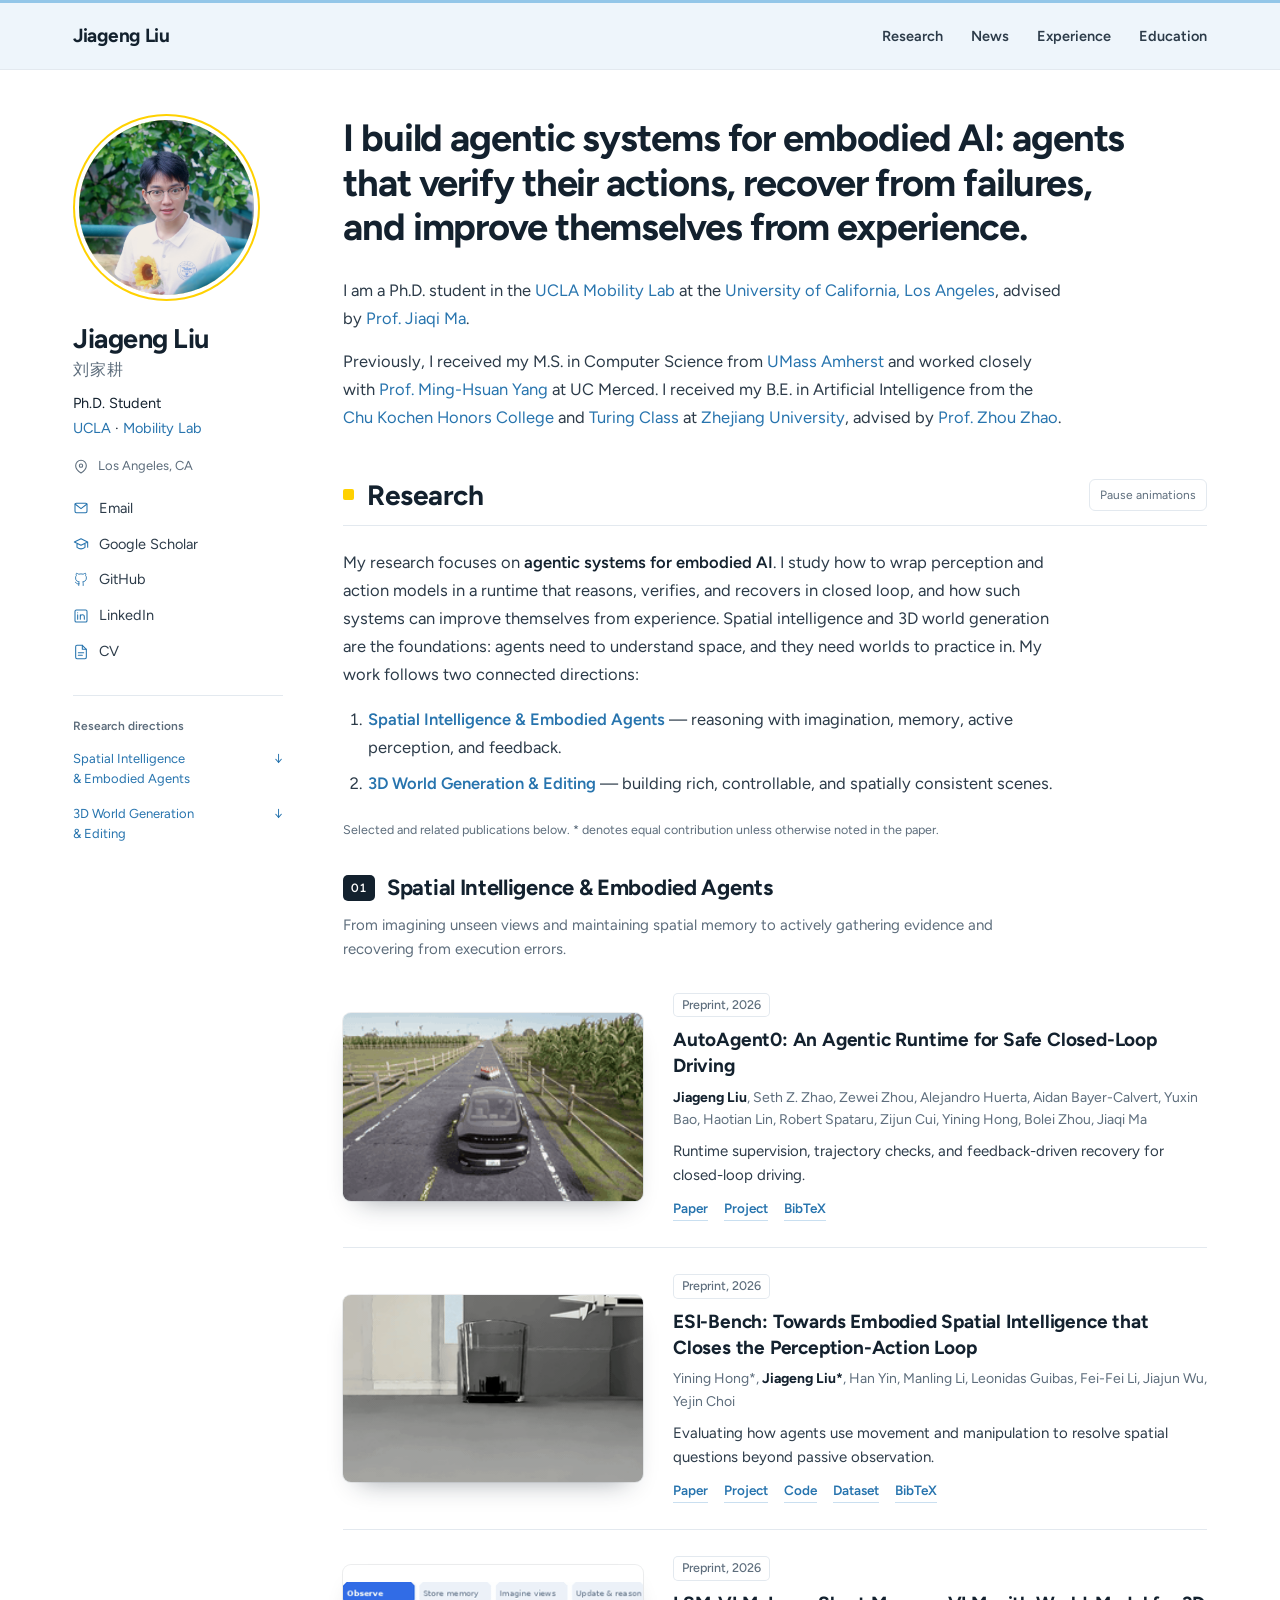
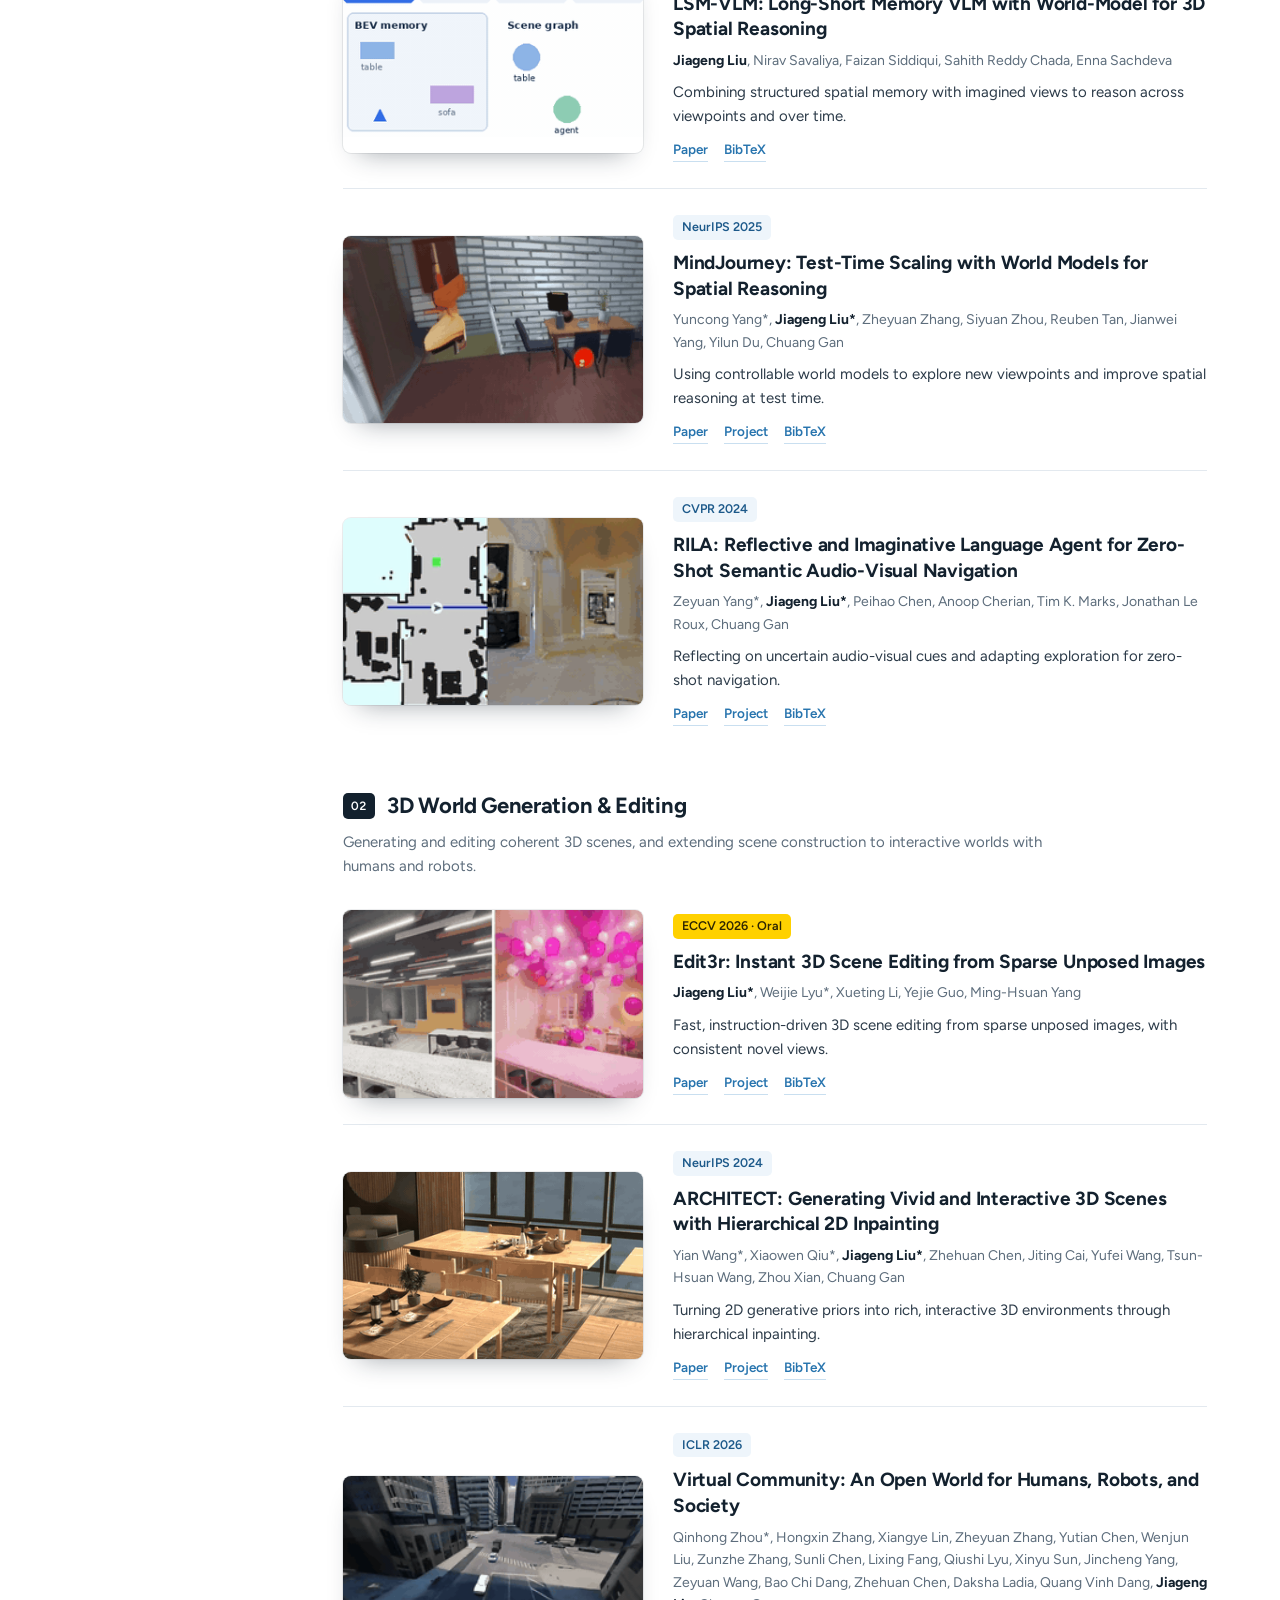
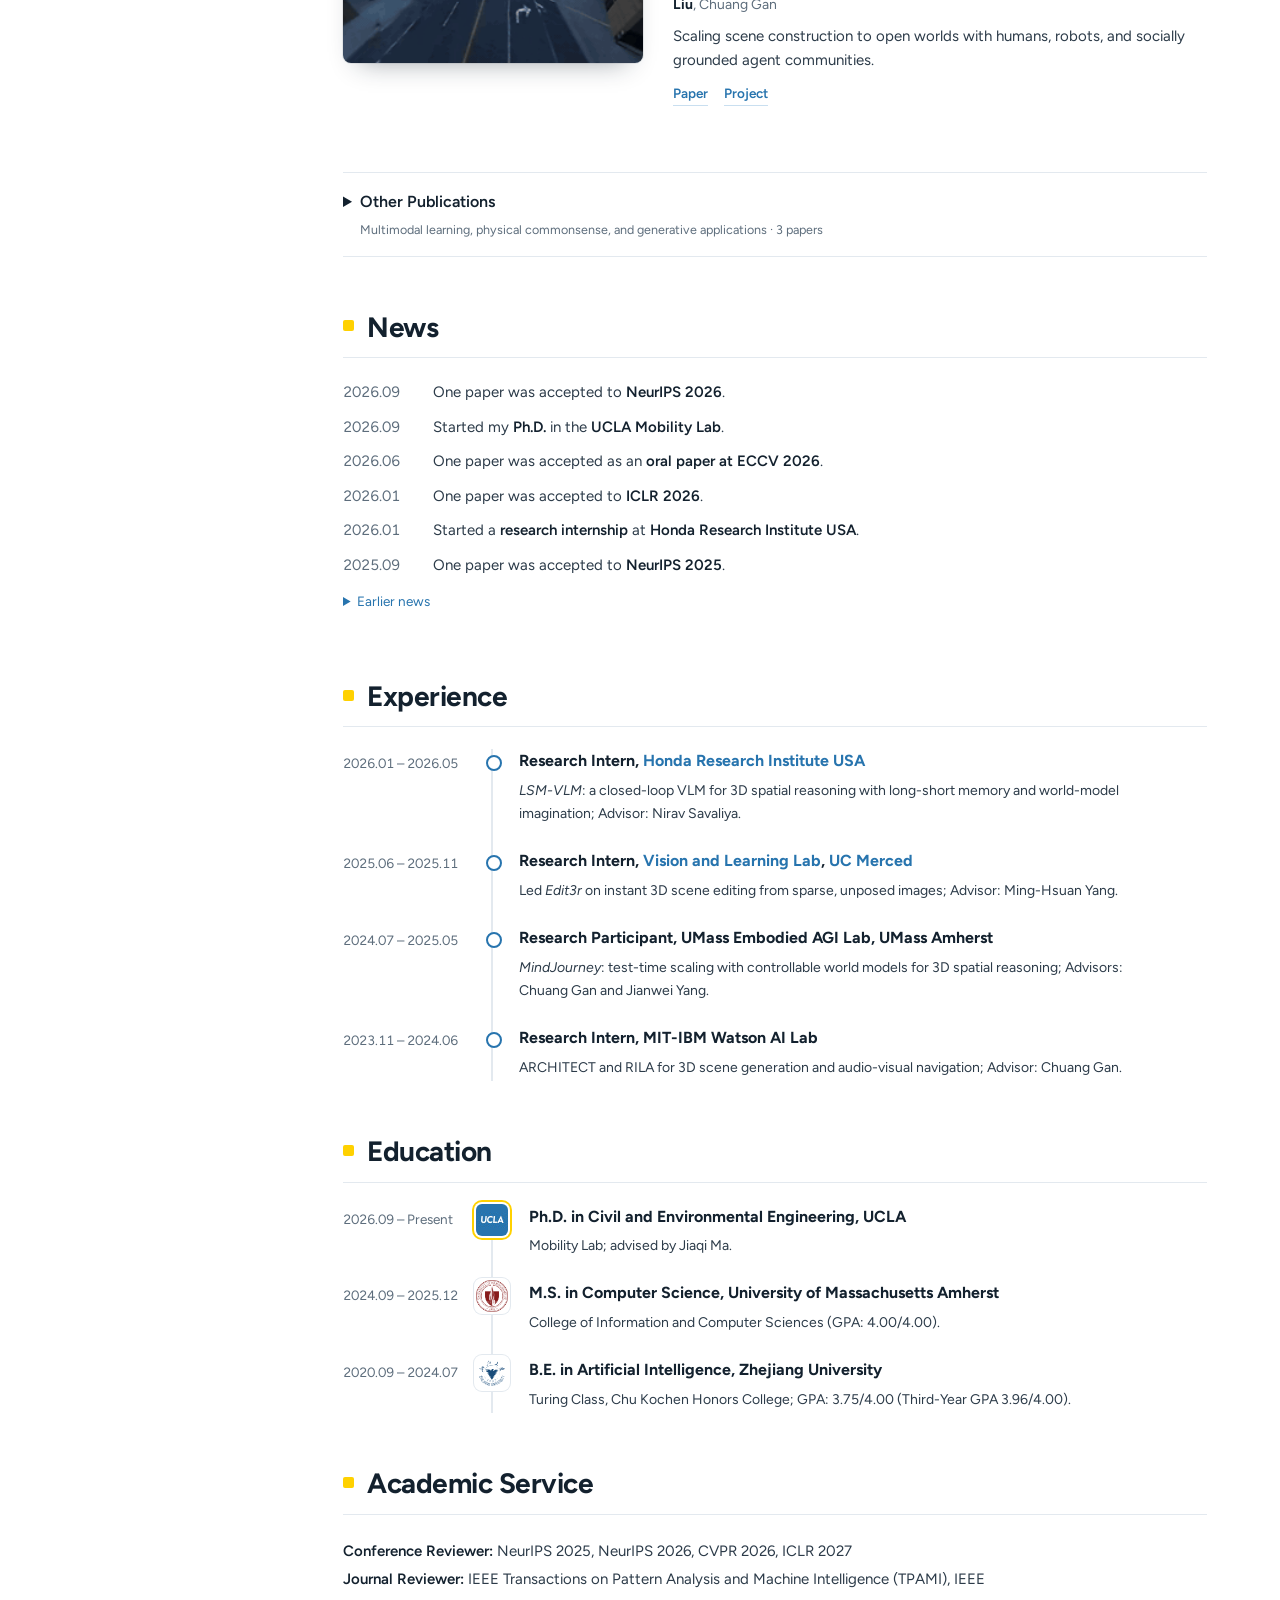
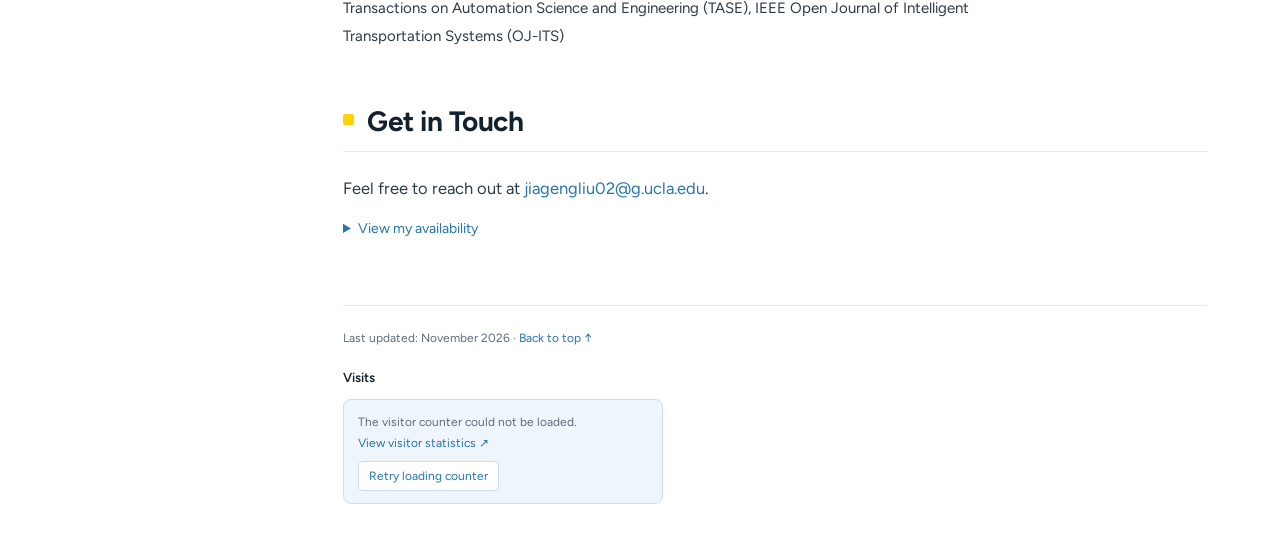
==== commit 106bd8a2: "Reposition research statement around agentic systems Update the opening line, Research intro, page t" ====
--- a/index.html
+++ b/index.html
@@ -4,23 +4,23 @@
   <meta charset="utf-8">
   <meta name="viewport" content="width=device-width, initial-scale=1">
   <meta name="author" content="Jiageng Liu">
-  <meta name="description" content="Jiageng Liu is a Ph.D. student at UCLA studying spatial intelligence, embodied agents, and 3D world generation and editing.">
+  <meta name="description" content="Jiageng Liu is a Ph.D. student at UCLA building agentic systems for embodied AI: agents that verify their actions, recover from failures, and improve themselves from experience.">
   <meta name="theme-color" content="#93c6e8">
   <link rel="canonical" href="https://jiagengliu02.github.io/">
   <meta property="og:type" content="website">
   <meta property="og:site_name" content="Jiageng Liu">
-  <meta property="og:title" content="Jiageng Liu | Spatial Intelligence &amp; Embodied AI">
-  <meta property="og:description" content="Jiageng Liu is a Ph.D. student at UCLA studying spatial intelligence, embodied agents, and 3D world generation and editing.">
+  <meta property="og:title" content="Jiageng Liu | Agentic Systems for Embodied AI">
+  <meta property="og:description" content="Jiageng Liu is a Ph.D. student at UCLA building agentic systems for embodied AI: agents that verify their actions, recover from failures, and improve themselves from experience.">
   <meta property="og:url" content="https://jiagengliu02.github.io/">
   <meta property="og:image" content="https://jiagengliu02.github.io/img/og-card.png">
   <meta property="og:image:width" content="1200">
   <meta property="og:image:height" content="630">
-  <meta property="og:image:alt" content="Jiageng Liu, Ph.D. student at UCLA: I study how agents understand and act in 3D worlds, and how to build the worlds they inhabit.">
+  <meta property="og:image:alt" content="Jiageng Liu, Ph.D. student at UCLA: I build agentic systems for embodied AI: agents that verify their actions, recover from failures, and improve themselves from experience.">
   <meta name="twitter:card" content="summary_large_image">
-  <title>Jiageng Liu | Spatial Intelligence &amp; Embodied AI</title>
+  <title>Jiageng Liu | Agentic Systems for Embodied AI</title>
   <link rel="icon" href="img/ucla-favicon.ico" type="image/x-icon">
   <link rel="preload" href="fonts/figtree-latin-variable.woff2" as="font" type="font/woff2" crossorigin>
-  <link rel="stylesheet" href="stylesheet.css?v=f257d01ae465">
+  <link rel="stylesheet" href="stylesheet.css?v=874c166f410d">
 </head>
 <body>
 <a class="skip-link" href="#main">Skip to content</a>
@@ -54,14 +54,14 @@
   <main id="main">
     <section id="about" aria-labelledby="about-heading">
       <h2 id="about-heading" class="visually-hidden">About Me</h2>
-      <p class="lede">I study how agents understand and act in 3D worlds, and how to build the worlds they inhabit.</p>
+      <p class="lede">I build agentic systems for embodied AI: agents that verify their actions, recover from failures, and improve themselves from experience.</p>
       <p>I am a Ph.D. student in the <a href="https://mobility-lab.seas.ucla.edu/">UCLA Mobility Lab</a> at the <a href="https://www.ucla.edu/">University of California, Los Angeles</a>, advised by <a href="https://samueli.ucla.edu/people/jiaqi-ma/">Prof. Jiaqi Ma</a>.</p>
       <p>Previously, I received my M.S. in Computer Science from <a href="https://www.umass.edu/">UMass Amherst</a> and worked closely with <a href="https://faculty.ucmerced.edu/mhyang/">Prof. Ming-Hsuan Yang</a> at UC Merced. I received my B.E. in Artificial Intelligence from the <a href="http://ckc.zju.edu.cn/ckcen/">Chu Kochen Honors College</a> and <a href="http://www.cs.zju.edu.cn/turingclass_en/">Turing Class</a> at <a href="https://www.zju.edu.cn/english/">Zhejiang University</a>, advised by <a href="https://person.zju.edu.cn/zhaozhou">Prof. Zhou Zhao</a>.</p>
     </section>
 
     <section id="research" aria-labelledby="research-heading">
       <div class="section-heading"><h2 id="research-heading">Research</h2><button type="button" id="animation-toggle" hidden>Pause animations</button></div>
-      <p>My research focuses on <strong>spatial intelligence for embodied AI</strong>, following two connected directions:</p>
+      <p>My research focuses on <strong>agentic systems for embodied AI</strong>. I study how to wrap perception and action models in a runtime that reasons, verifies, and recovers in closed loop, and how such systems can improve themselves from experience. Spatial intelligence and 3D world generation are the foundations: agents need to understand space, and they need worlds to practice in. My work follows two connected directions:</p>
       <ol class="research-overview">
         <li><a href="#spatial-intelligence">Spatial Intelligence &amp; Embodied Agents</a><span> — reasoning with imagination, memory, active perception, and feedback.</span></li>
         <li><a href="#world-generation">3D World Generation &amp; Editing</a><span> — building rich, controllable, and spatially consistent scenes.</span></li>
--- a/stylesheet.css
+++ b/stylesheet.css
@@ -85,7 +85,7 @@
 main > section { margin-bottom: 52px; }
 main > section > p { max-width: var(--measure); }
 #about { margin-bottom: 46px; }
-.lede { max-width: 18em; margin: 2px 0 26px; color: var(--strong); font-size: 42px; font-weight: 700; line-height: 1.17; letter-spacing: -1.1px; text-wrap: balance; }
+.lede { max-width: 21em; margin: 2px 0 26px; color: var(--strong); font-size: 38px; font-weight: 700; line-height: 1.17; letter-spacing: -1.1px; text-wrap: balance; }
 .section-heading { display: flex; justify-content: space-between; align-items: center; gap: 16px; padding-bottom: 12px; margin-bottom: 22px; border-bottom: 1px solid var(--line); }
 .section-heading h2 { padding: 0; border: 0; margin: 0; }
 #animation-toggle { background: var(--surface); color: var(--muted); border: 1px solid var(--line); border-radius: 6px; padding: 5px 10px; cursor: pointer; font-size: 12px; white-space: nowrap; }
